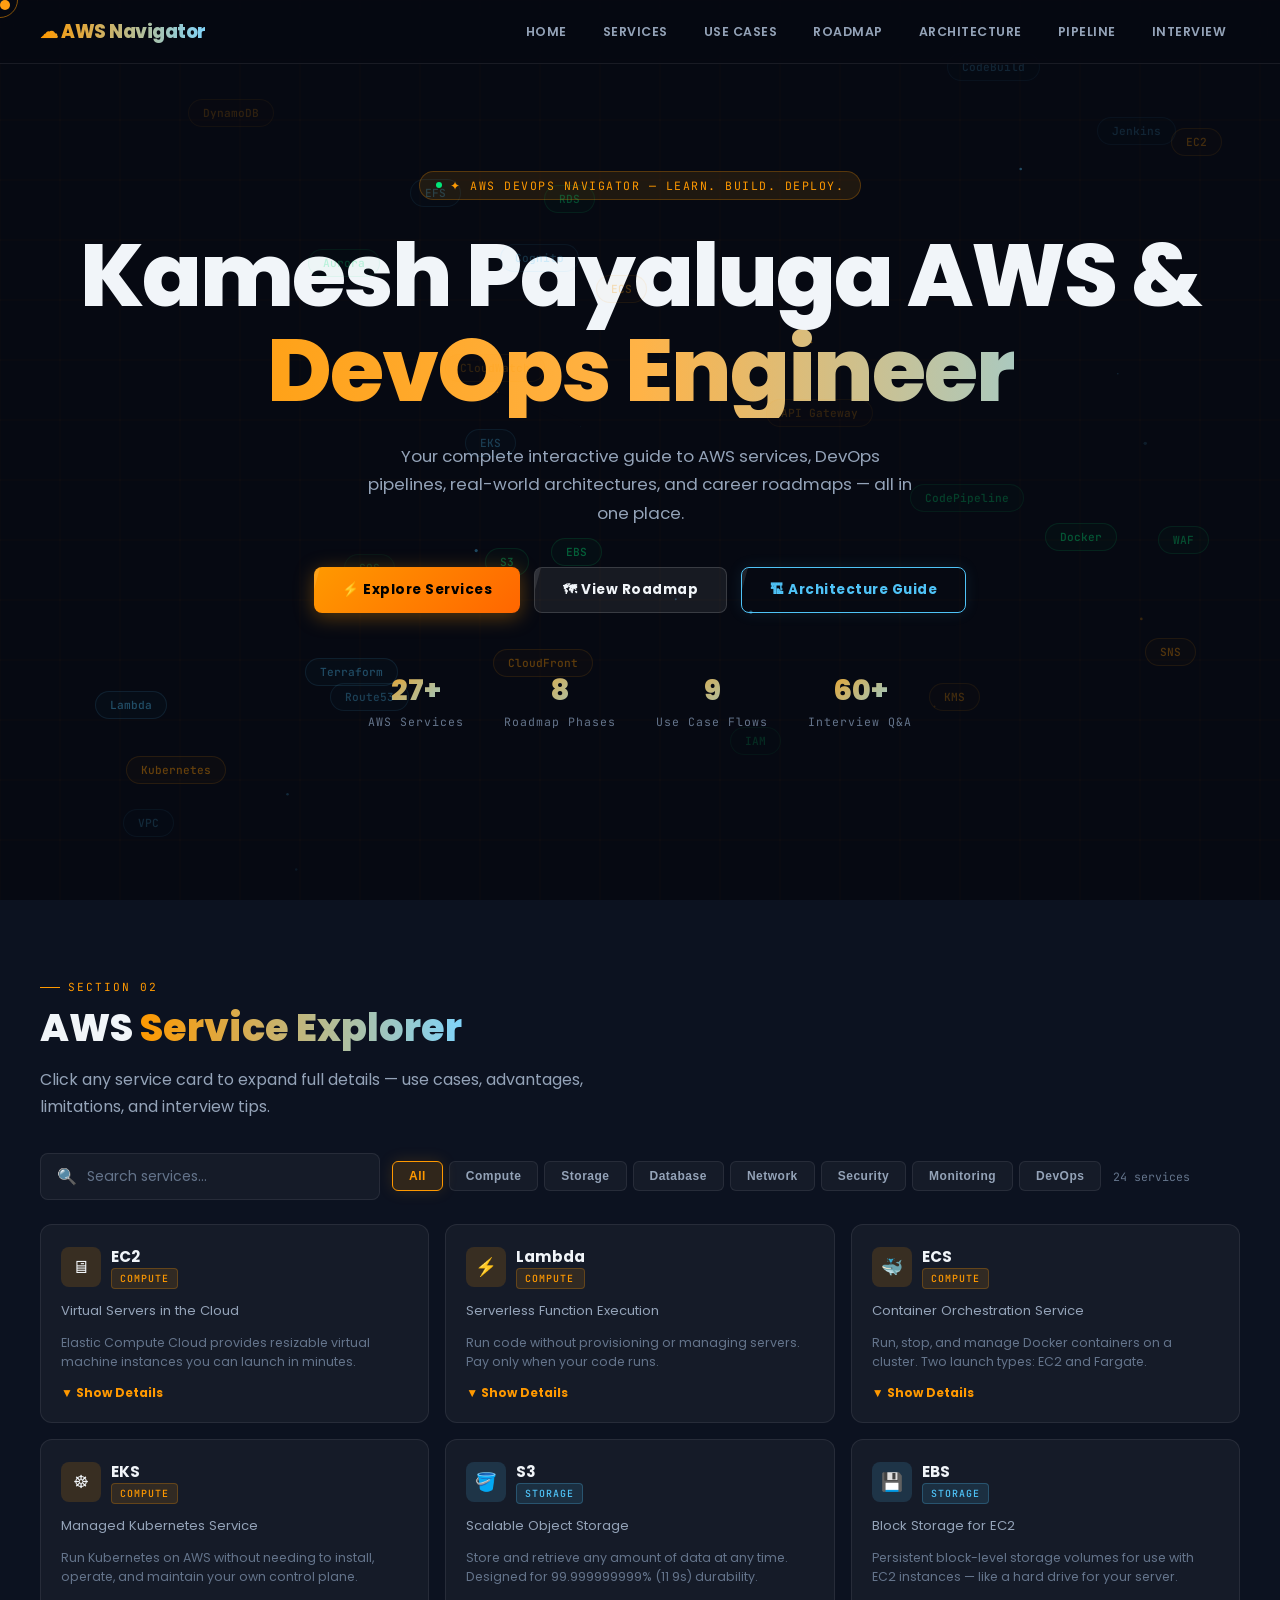
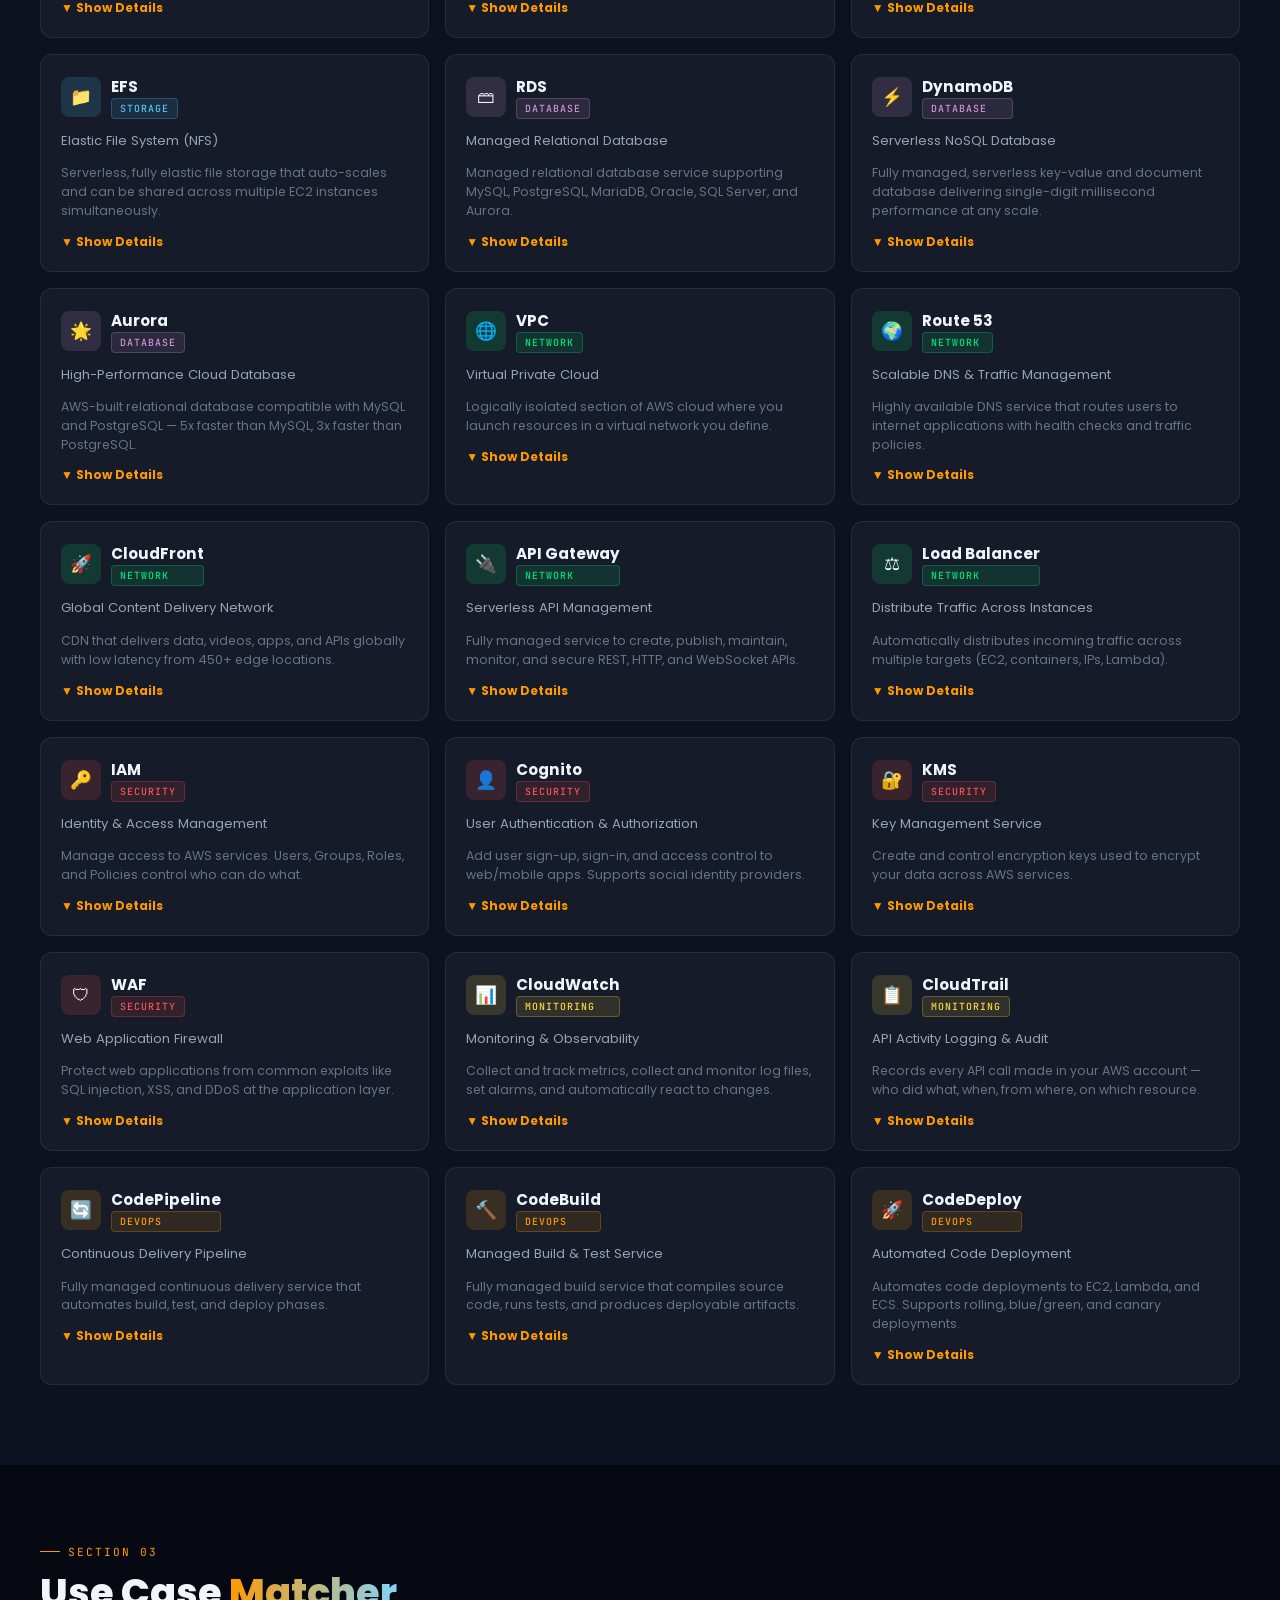
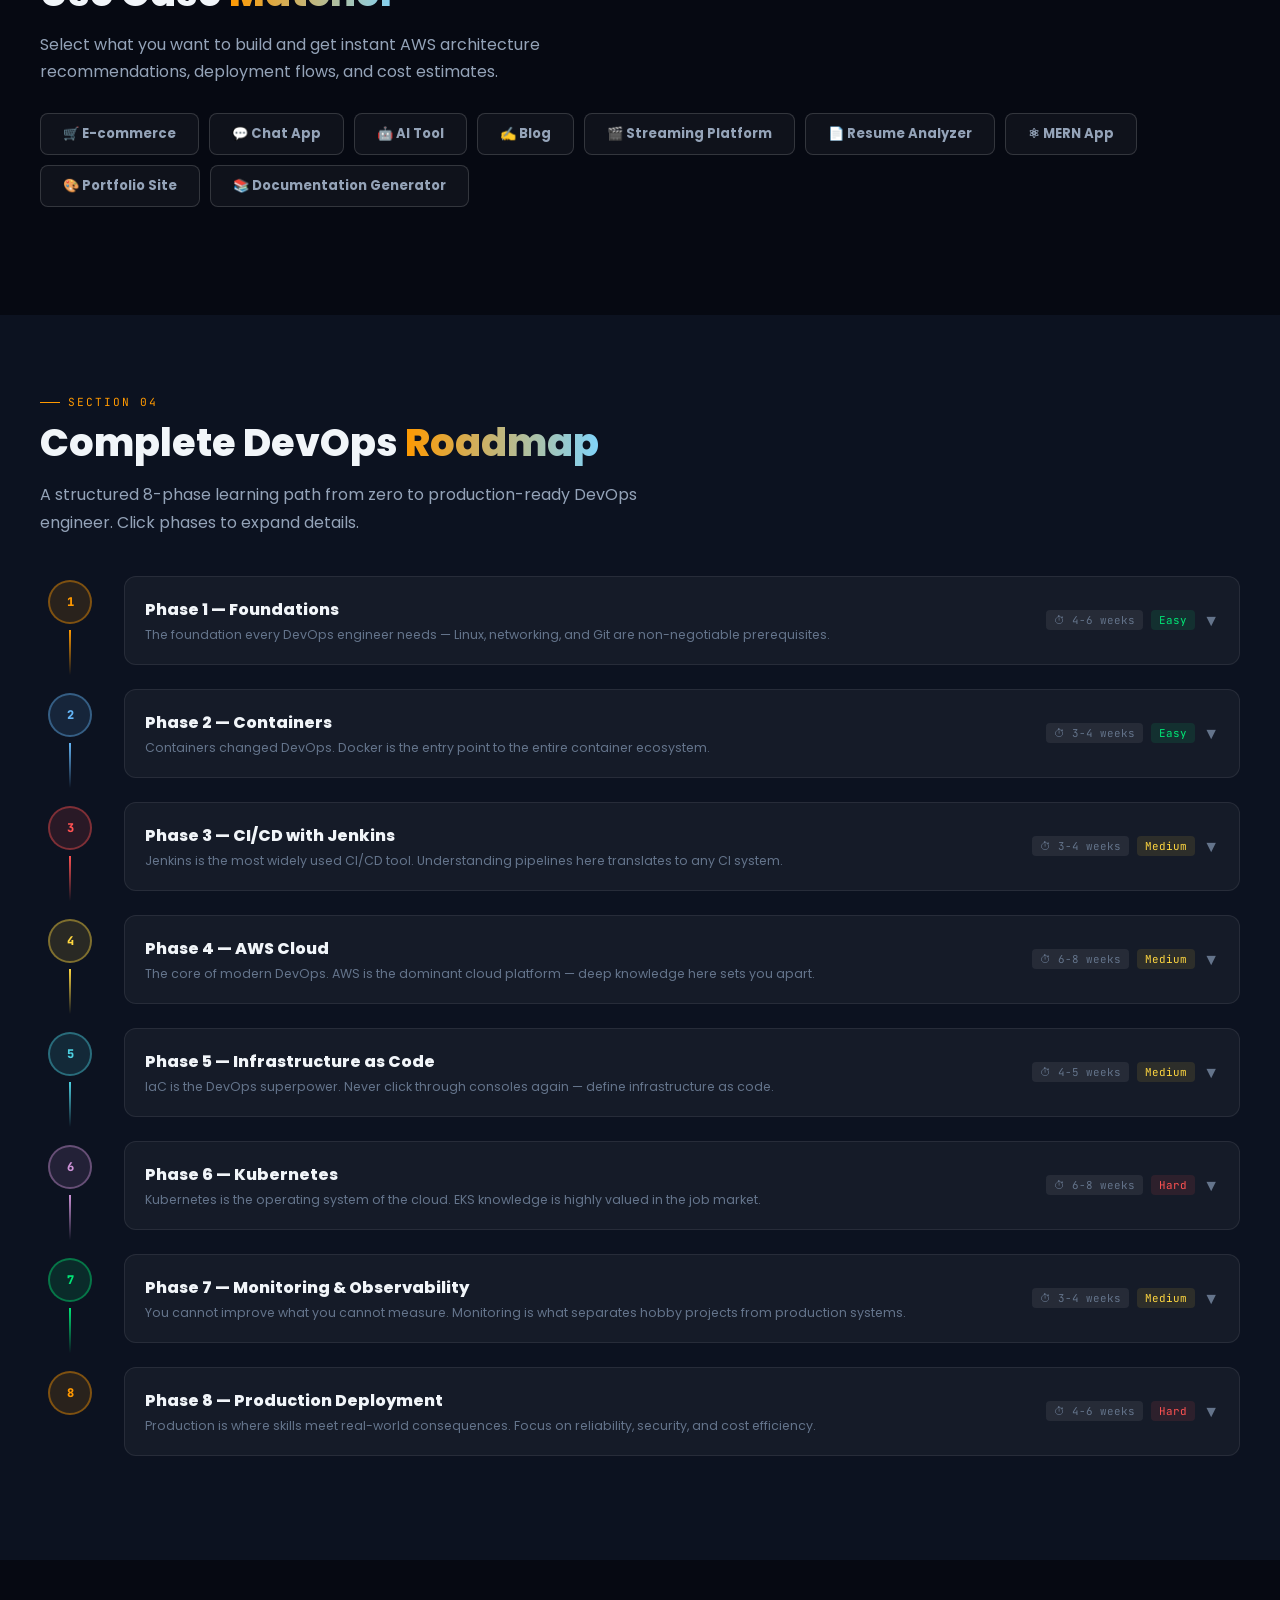
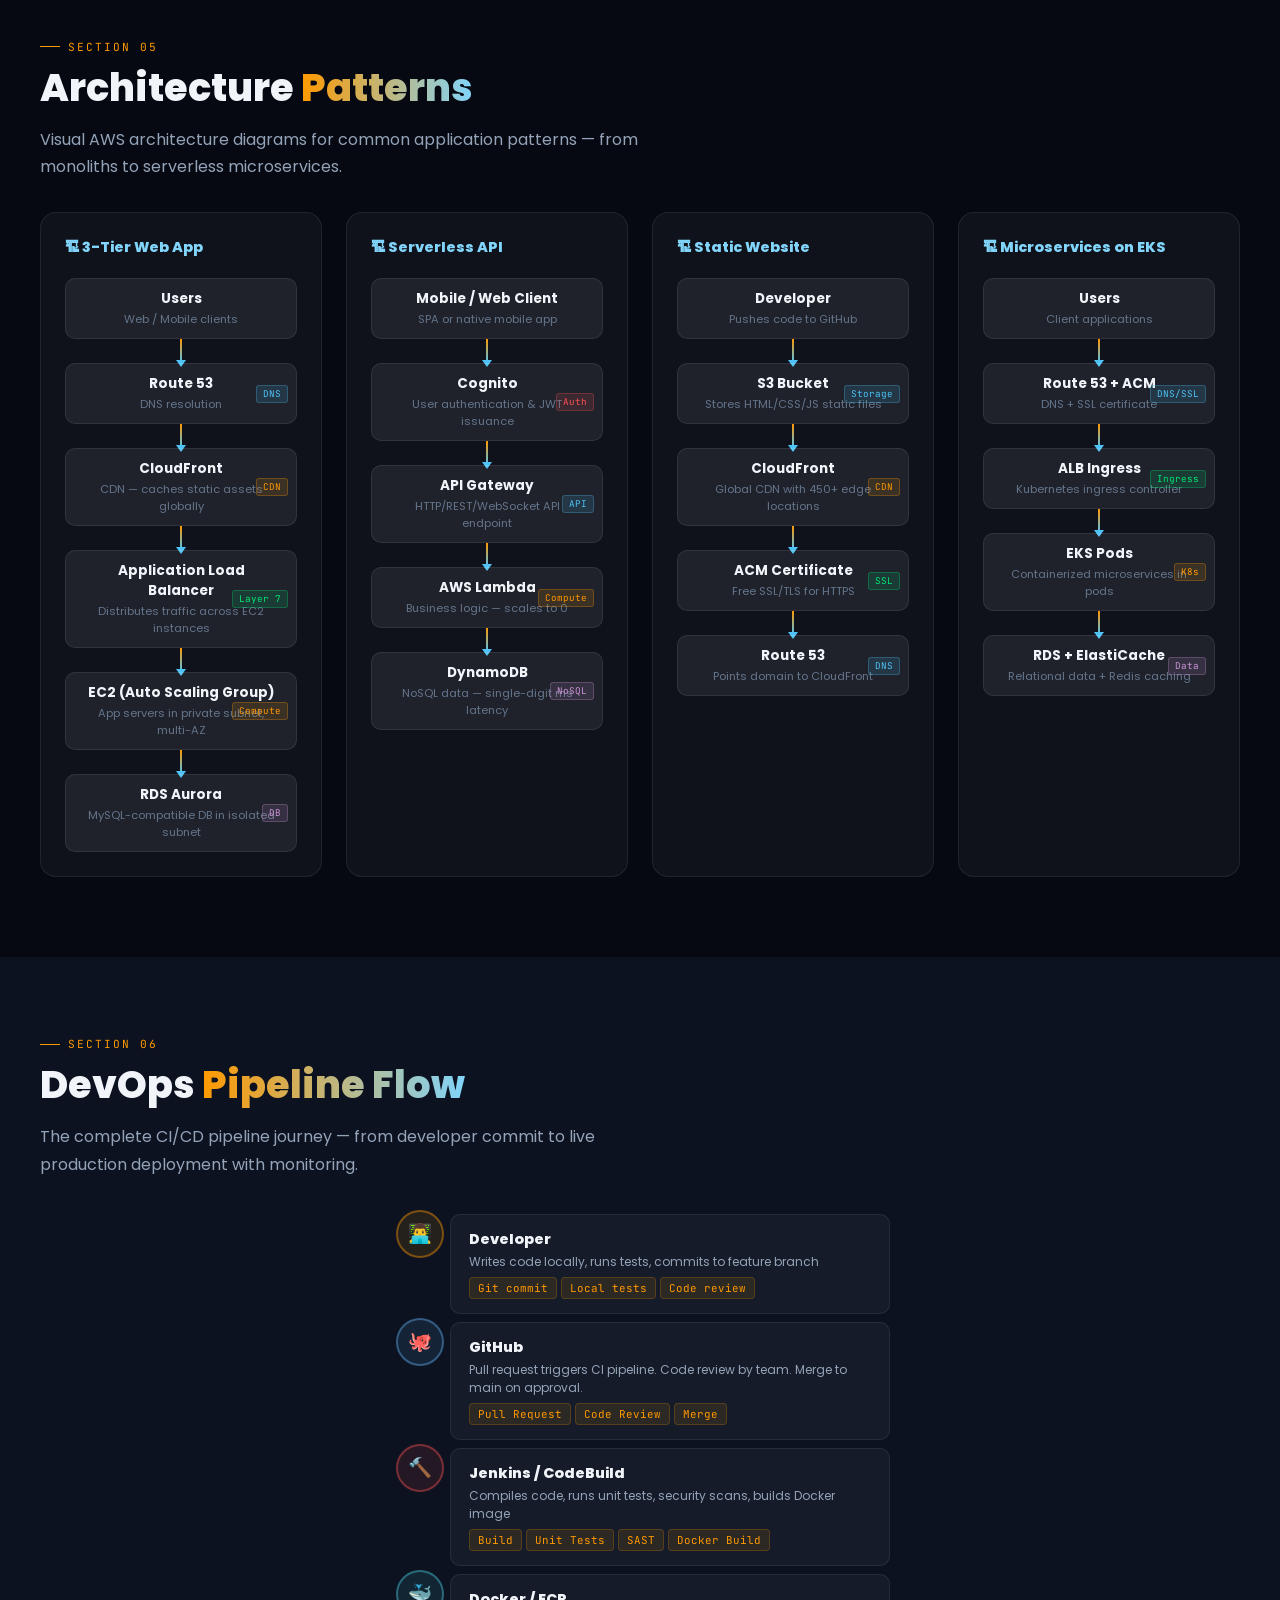
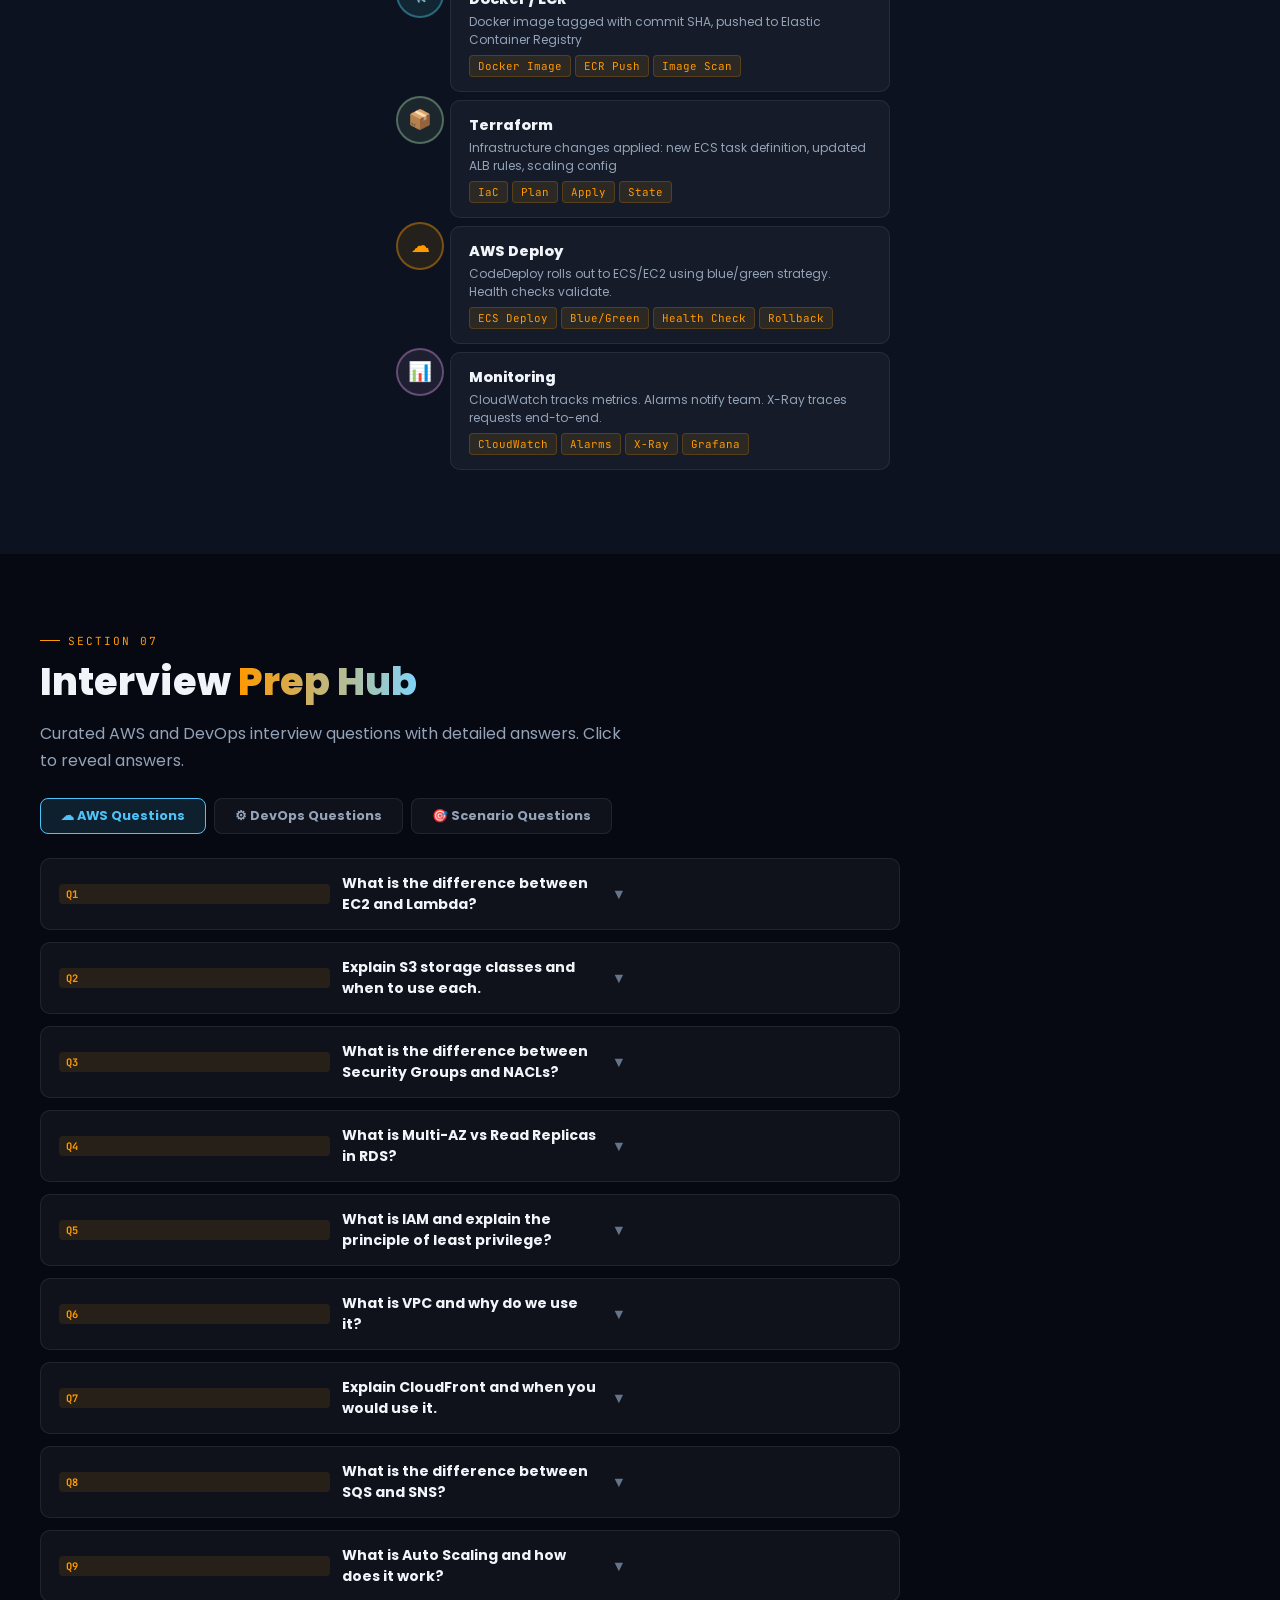
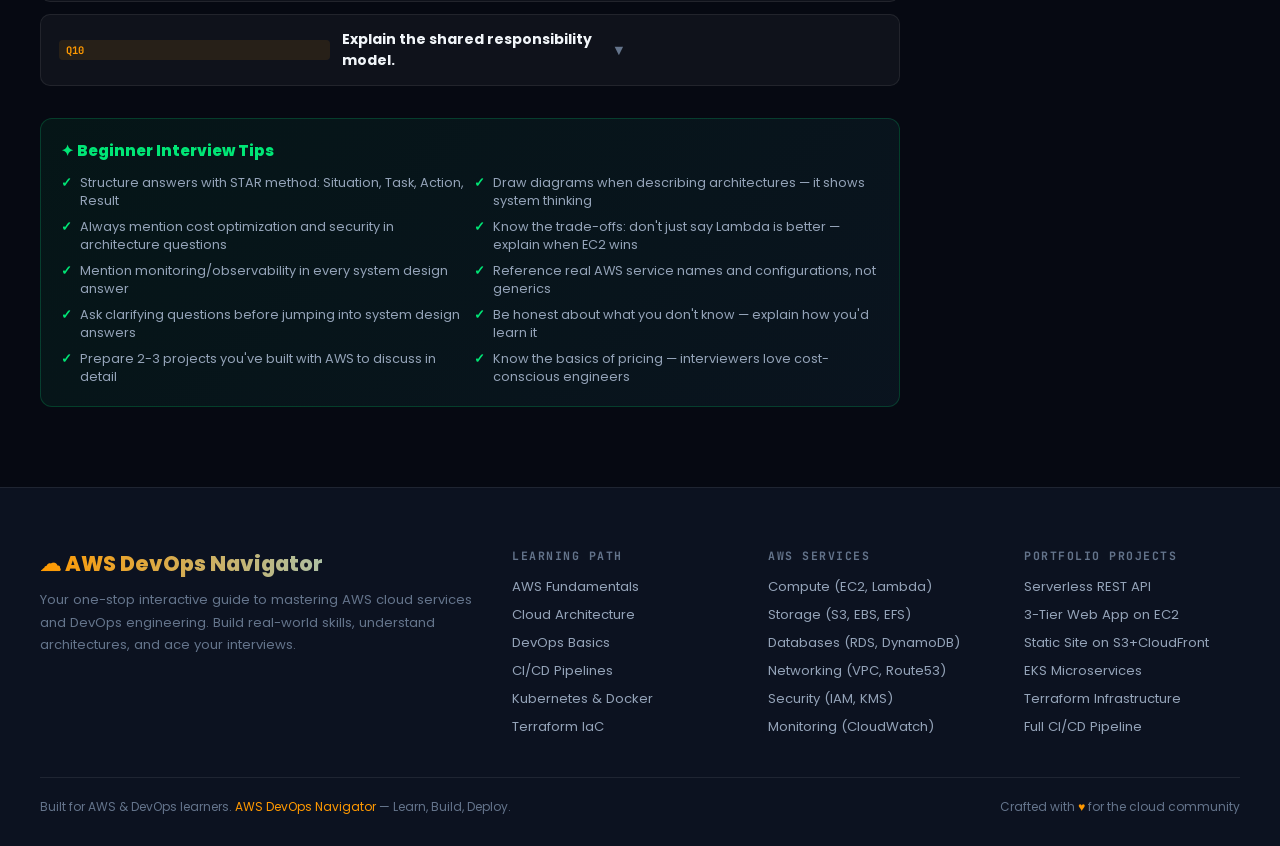
==== app/index.html @ b9a0cc49 "feat: release application version v7" ====
<!-- Based on Build a Modern Landing Page Website by Kevin Powell for Traversy Media (2020)
see: https://www.youtube.com/watch?v=X1dz0xRbSJc -->

<!DOCTYPE html>
<html lang="en">
<head>
<meta charset="UTF-8">
<meta name="viewport" content="width=device-width, initial-scale=1.0">
<title>AWS</title>
<link href="https://fonts.googleapis.com/css2?family=Poppins:wght@300;400;500;600;700;800&family=JetBrains+Mono:wght@300;400;500&display=swap" rel="stylesheet">
<style>
:root {
  --bg: #060912;
  --bg2: #0c1220;
  --bg3: #111827;
  --surface: rgba(255,255,255,0.04);
  --surface2: rgba(255,255,255,0.07);
  --border: rgba(255,255,255,0.08);
  --border2: rgba(255,255,255,0.15);
  --orange: #FF9900;
  --orange2: #ffb347;
  --blue: #4FC3F7;
  --blue2: #81D4FA;
  --green: #00E676;
  --purple: #CE93D8;
  --red: #FF5252;
  --yellow: #FFD740;
  --text: #F1F5F9;
  --text2: #94A3B8;
  --text3: #64748B;
  --glow-orange: 0 0 30px rgba(255,153,0,0.3);
  --glow-blue: 0 0 30px rgba(79,195,247,0.3);
}
*{margin:0;padding:0;box-sizing:border-box}
html{scroll-behavior:smooth}
body{
  background:var(--bg);
  color:var(--text);
  font-family:'Poppins',sans-serif;
  overflow-x:hidden;
  cursor:none;
}
/* Custom cursor */
#cursor{position:fixed;width:10px;height:10px;background:var(--orange);border-radius:50%;pointer-events:none;z-index:9999;transition:transform 0.1s;mix-blend-mode:screen}
#cursor-ring{position:fixed;width:36px;height:36px;border:1.5px solid rgba(255,153,0,0.5);border-radius:50%;pointer-events:none;z-index:9998;transition:transform 0.15s,width 0.2s,height 0.2s}
/* Canvas */
#bg-canvas{position:fixed;top:0;left:0;width:100%;height:100%;z-index:0;pointer-events:none}
/* Scrollbar */
::-webkit-scrollbar{width:4px}
::-webkit-scrollbar-track{background:var(--bg)}
::-webkit-scrollbar-thumb{background:var(--orange);border-radius:2px}
/* Progress */
#progress-bar{position:fixed;top:0;left:0;height:2px;background:linear-gradient(90deg,var(--orange),var(--blue));z-index:1001;transition:width 0.1s}
/* NAV */
nav{
  position:fixed;top:0;left:0;right:0;z-index:1000;
  padding:0 40px;height:64px;
  display:flex;align-items:center;justify-content:space-between;
  background:rgba(6,9,18,0.85);
  backdrop-filter:blur(20px);
  border-bottom:1px solid var(--border);
  transition:all 0.3s;
}
nav.scrolled{background:rgba(6,9,18,0.97);box-shadow:0 4px 30px rgba(0,0,0,0.5)}
.nav-logo{
  font-size:1.15rem;font-weight:800;letter-spacing:-0.5px;
  background:linear-gradient(90deg,var(--orange),var(--blue2));
  -webkit-background-clip:text;-webkit-text-fill-color:transparent;
}
.nav-links{display:flex;gap:8px;align-items:center}
.nav-links a{
  color:var(--text2);font-size:0.78rem;font-weight:600;letter-spacing:0.5px;
  text-decoration:none;padding:6px 14px;border-radius:6px;
  transition:all 0.2s;text-transform:uppercase;
}
.nav-links a:hover{color:var(--orange);background:rgba(255,153,0,0.08)}
.nav-hamburger{display:none;flex-direction:column;gap:5px;cursor:pointer;padding:4px}
.nav-hamburger span{width:22px;height:2px;background:var(--text2);border-radius:2px;transition:all 0.3s}
.mobile-menu{
  display:none;position:fixed;top:64px;left:0;right:0;z-index:999;
  background:var(--bg2);border-bottom:1px solid var(--border);
  padding:16px 24px;flex-direction:column;gap:4px;
}
.mobile-menu a{color:var(--text2);text-decoration:none;padding:10px 0;font-weight:600;font-size:0.85rem;border-bottom:1px solid var(--border)}
.mobile-menu a:hover{color:var(--orange)}
/* Sections */
section{position:relative;z-index:1;padding:80px 40px}
.section-label{
  font-family:'JetBrains Mono',monospace;font-size:0.7rem;
  color:var(--orange);letter-spacing:2px;text-transform:uppercase;
  margin-bottom:12px;display:flex;align-items:center;gap:8px;
}
.section-label::before{content:'';width:20px;height:1px;background:var(--orange)}
.section-title{font-size:2.4rem;font-weight:800;line-height:1.15;margin-bottom:16px}
.section-title span{background:linear-gradient(90deg,var(--orange),var(--blue2));-webkit-background-clip:text;-webkit-text-fill-color:transparent}
.section-desc{color:var(--text2);font-size:1rem;max-width:600px;line-height:1.7}
/* ======= HERO ======= */
#hero{
  min-height:100vh;display:flex;align-items:center;justify-content:center;
  text-align:center;padding:80px 24px;flex-direction:column;
}
.hero-badge{
  display:inline-flex;align-items:center;gap:8px;
  background:rgba(255,153,0,0.1);border:1px solid rgba(255,153,0,0.25);
  padding:6px 16px;border-radius:100px;margin-bottom:28px;
  font-size:0.72rem;font-family:'JetBrains Mono',monospace;color:var(--orange);letter-spacing:1.5px;
}
.hero-badge::before{content:'';width:6px;height:6px;border-radius:50%;background:var(--green);animation:pulse 1.5s infinite}
@keyframes pulse{0%,100%{opacity:1}50%{opacity:0.3}}
.hero-title{
  font-size:clamp(2.6rem,7vw,5.5rem);font-weight:800;line-height:1.08;
  margin-bottom:24px;letter-spacing:-2px;
}
.hero-title .line1{display:block}
.hero-title .line2{
  display:block;
  background:linear-gradient(90deg,var(--orange),var(--orange2),var(--blue2));
  -webkit-background-clip:text;-webkit-text-fill-color:transparent;
}
.hero-sub{
  color:var(--text2);font-size:1.05rem;line-height:1.7;
  max-width:560px;margin:0 auto 40px;
}
.hero-btns{display:flex;gap:14px;justify-content:center;flex-wrap:wrap}
.btn{
  display:inline-flex;align-items:center;gap:8px;
  padding:12px 28px;border-radius:8px;font-weight:700;
  font-size:0.85rem;cursor:pointer;letter-spacing:0.5px;
  text-decoration:none;transition:all 0.25s;border:none;font-family:'Poppins',sans-serif;
  position:relative;overflow:hidden;
}
.btn::before{content:'';position:absolute;top:0;left:-100%;width:100%;height:100%;background:rgba(255,255,255,0.1);transition:left 0.3s;transform:skewX(-15deg)}
.btn:hover::before{left:100%}
.btn-primary{background:linear-gradient(135deg,var(--orange),#ff6600);color:#000;box-shadow:0 4px 20px rgba(255,153,0,0.35)}
.btn-primary:hover{transform:translateY(-2px);box-shadow:0 8px 30px rgba(255,153,0,0.5)}
.btn-secondary{background:var(--surface2);color:var(--text);border:1px solid var(--border2)}
.btn-secondary:hover{background:rgba(255,255,255,0.1);transform:translateY(-2px)}
.btn-outline{background:transparent;color:var(--blue);border:1px solid var(--blue);box-shadow:0 0 15px rgba(79,195,247,0.1)}
.btn-outline:hover{background:rgba(79,195,247,0.1);transform:translateY(-2px)}
.hero-stats{
  display:flex;gap:40px;margin-top:56px;justify-content:center;flex-wrap:wrap;
}
.hero-stat{text-align:center}
.hero-stat .num{font-size:1.8rem;font-weight:800;background:linear-gradient(135deg,var(--orange),var(--blue2));-webkit-background-clip:text;-webkit-text-fill-color:transparent}
.hero-stat .lbl{font-size:0.72rem;color:var(--text3);font-family:'JetBrains Mono',monospace;letter-spacing:1px;margin-top:2px}
/* Floating chips */
.hero-chips{position:absolute;width:100%;height:100%;top:0;left:0;pointer-events:none;overflow:hidden}
.chip{
  position:absolute;padding:6px 14px;border-radius:100px;
  font-size:0.7rem;font-family:'JetBrains Mono',monospace;font-weight:500;
  border:1px solid;animation:float-chip 8s ease-in-out infinite;
  white-space:nowrap;
}
.chip.orange{color:var(--orange);border-color:rgba(255,153,0,0.3);background:rgba(255,153,0,0.07)}
.chip.blue{color:var(--blue);border-color:rgba(79,195,247,0.3);background:rgba(79,195,247,0.07)}
.chip.green{color:var(--green);border-color:rgba(0,230,118,0.3);background:rgba(0,230,118,0.07)}
@keyframes float-chip{0%,100%{transform:translateY(0)}50%{transform:translateY(-12px)}}
/* ======= SERVICE EXPLORER ======= */
#services{background:var(--bg2)}
.services-toolbar{
  display:flex;gap:12px;align-items:center;flex-wrap:wrap;margin:32px 0 24px;
}
.search-box{
  flex:1;min-width:200px;max-width:340px;
  display:flex;align-items:center;gap:10px;
  background:var(--surface);border:1px solid var(--border);
  border-radius:8px;padding:10px 16px;
}
.search-box input{
  background:none;border:none;outline:none;color:var(--text);
  font-family:'Poppins',sans-serif;font-size:0.88rem;flex:1;
}
.search-box input::placeholder{color:var(--text3)}
.filter-tabs{display:flex;gap:6px;flex-wrap:wrap}
.filter-tab{
  padding:7px 16px;border-radius:6px;font-size:0.75rem;font-weight:700;
  cursor:pointer;border:1px solid var(--border);background:var(--surface);
  color:var(--text2);transition:all 0.2s;letter-spacing:0.5px;
}
.filter-tab:hover{border-color:var(--orange);color:var(--orange)}
.filter-tab.active{background:rgba(255,153,0,0.15);border-color:var(--orange);color:var(--orange)}
.services-grid{
  display:grid;grid-template-columns:repeat(auto-fill,minmax(300px,1fr));
  gap:16px;margin-top:8px;
}
.service-card{
  background:var(--surface);border:1px solid var(--border);
  border-radius:12px;padding:20px;cursor:pointer;
  transition:all 0.25s;position:relative;overflow:hidden;
}
.service-card::before{
  content:'';position:absolute;top:0;left:0;right:0;height:2px;
  background:linear-gradient(90deg,var(--orange),var(--blue));
  transform:scaleX(0);transform-origin:left;transition:transform 0.3s;
}
.service-card:hover{border-color:rgba(255,153,0,0.3);transform:translateY(-3px);box-shadow:0 12px 40px rgba(0,0,0,0.4)}
.service-card:hover::before{transform:scaleX(1)}
.service-card-header{display:flex;align-items:flex-start;justify-content:space-between;gap:12px;margin-bottom:12px}
.service-icon{
  width:40px;height:40px;border-radius:8px;display:flex;align-items:center;
  justify-content:center;font-size:1.1rem;flex-shrink:0;
}
.service-name{font-size:0.95rem;font-weight:700}
.service-category-tag{
  font-size:0.62rem;font-family:'JetBrains Mono',monospace;letter-spacing:1px;
  padding:3px 8px;border-radius:4px;font-weight:500;
}
.service-purpose{color:var(--text2);font-size:0.82rem;line-height:1.5;margin-bottom:14px}
.service-expand-btn{
  display:flex;align-items:center;gap:6px;color:var(--orange);
  font-size:0.75rem;font-weight:700;background:none;border:none;
  cursor:pointer;font-family:'Poppins',sans-serif;padding:0;
}
.service-details{
  display:none;margin-top:16px;border-top:1px solid var(--border);padding-top:16px;
}
.service-details.open{display:block;animation:slideDown 0.3s ease}
@keyframes slideDown{from{opacity:0;transform:translateY(-10px)}to{opacity:1;transform:translateY(0)}}
.detail-grid{display:grid;grid-template-columns:1fr 1fr;gap:10px;margin-bottom:14px}
.detail-item{background:var(--surface2);padding:10px 12px;border-radius:8px}
.detail-item .dt{font-size:0.65rem;color:var(--text3);font-family:'JetBrains Mono',monospace;letter-spacing:1px;margin-bottom:4px}
.detail-item .dd{font-size:0.8rem;color:var(--text);line-height:1.5}
.detail-full{background:var(--surface2);padding:10px 12px;border-radius:8px;margin-bottom:10px}
.detail-full .dt{font-size:0.65rem;color:var(--text3);font-family:'JetBrains Mono',monospace;letter-spacing:1px;margin-bottom:4px}
.detail-full .dd{font-size:0.8rem;color:var(--text);line-height:1.5}
.tag-list{display:flex;flex-wrap:wrap;gap:5px;margin-top:5px}
.tag{padding:3px 8px;border-radius:4px;font-size:0.68rem;font-family:'JetBrains Mono',monospace}
.tag.orange{background:rgba(255,153,0,0.1);color:var(--orange);border:1px solid rgba(255,153,0,0.2)}
.tag.blue{background:rgba(79,195,247,0.1);color:var(--blue);border:1px solid rgba(79,195,247,0.2)}
.tag.red{background:rgba(255,82,82,0.1);color:var(--red);border:1px solid rgba(255,82,82,0.2)}
.tag.green{background:rgba(0,230,118,0.1);color:var(--green);border:1px solid rgba(0,230,118,0.2)}
.interview-tip{
  margin-top:12px;background:linear-gradient(135deg,rgba(255,153,0,0.08),rgba(79,195,247,0.08));
  border:1px solid rgba(255,153,0,0.2);border-radius:8px;padding:12px;
}
.interview-tip .tip-label{font-size:0.65rem;color:var(--orange);font-family:'JetBrains Mono',monospace;letter-spacing:1px;margin-bottom:5px}
.interview-tip p{font-size:0.8rem;color:var(--text2);line-height:1.5}
/* ======= USE CASE MATCHER ======= */
#usecase{background:var(--bg)}
.usecase-btns{display:flex;flex-wrap:wrap;gap:10px;margin:28px 0}
.uc-btn{
  padding:10px 22px;border-radius:8px;font-weight:700;font-size:0.82rem;
  cursor:pointer;border:1px solid var(--border2);background:var(--surface);
  color:var(--text2);transition:all 0.25s;font-family:'Poppins',sans-serif;
}
.uc-btn:hover,.uc-btn.active{
  background:rgba(255,153,0,0.12);border-color:var(--orange);
  color:var(--orange);transform:translateY(-2px);
}
.usecase-result{
  display:none;background:var(--surface);border:1px solid rgba(255,153,0,0.2);
  border-radius:16px;padding:28px;margin-top:8px;
  animation:fadeIn 0.4s ease;
}
.usecase-result.show{display:block}
@keyframes fadeIn{from{opacity:0;transform:translateY(10px)}to{opacity:1;transform:translateY(0)}}
.uc-title{font-size:1.2rem;font-weight:800;margin-bottom:20px;display:flex;align-items:center;gap:10px}
.uc-grid{display:grid;grid-template-columns:repeat(auto-fill,minmax(240px,1fr));gap:14px}
.uc-item{background:var(--surface2);border-radius:10px;padding:16px;border:1px solid var(--border)}
.uc-item h4{font-size:0.85rem;font-weight:700;margin-bottom:6px;color:var(--orange)}
.uc-item p{font-size:0.78rem;color:var(--text2);line-height:1.6}
.uc-flow{
  margin-top:20px;padding:16px;background:var(--surface2);border-radius:10px;
  border:1px solid var(--border);
}
.uc-flow h4{font-size:0.82rem;color:var(--blue);margin-bottom:12px;font-family:'JetBrains Mono',monospace;letter-spacing:1px}
.uc-flow-steps{display:flex;flex-wrap:wrap;align-items:center;gap:6px}
.uc-step{
  padding:5px 12px;border-radius:6px;font-size:0.72rem;font-weight:700;
  font-family:'JetBrains Mono',monospace;
  background:rgba(79,195,247,0.1);color:var(--blue);border:1px solid rgba(79,195,247,0.2);
}
.uc-arrow{color:var(--text3);font-size:0.9rem}
.uc-meta{display:flex;flex-wrap:wrap;gap:8px;margin-top:12px}
.uc-badge{padding:4px 12px;border-radius:100px;font-size:0.7rem;font-weight:700;font-family:'JetBrains Mono',monospace}
.uc-badge.cost-low{background:rgba(0,230,118,0.1);color:var(--green);border:1px solid rgba(0,230,118,0.2)}
.uc-badge.cost-med{background:rgba(255,215,64,0.1);color:var(--yellow);border:1px solid rgba(255,215,64,0.2)}
.uc-badge.cost-high{background:rgba(255,82,82,0.1);color:var(--red);border:1px solid rgba(255,82,82,0.2)}
/* ======= ROADMAP ======= */
#roadmap{background:var(--bg2)}
.roadmap-timeline{position:relative;margin-top:40px;padding-left:0}
.roadmap-phase{
  display:grid;grid-template-columns:60px 1fr;gap:0 24px;
  margin-bottom:8px;
}
.phase-spine{display:flex;flex-direction:column;align-items:center;padding-top:4px}
.phase-dot{
  width:44px;height:44px;border-radius:50%;display:flex;align-items:center;
  justify-content:center;font-size:0.75rem;font-weight:800;
  border:2px solid;flex-shrink:0;transition:all 0.3s;
  font-family:'JetBrains Mono',monospace;
}
.phase-line{width:2px;flex:1;min-height:30px;margin:6px 0}
.phase-content{
  background:var(--surface);border:1px solid var(--border);
  border-radius:12px;padding:20px;margin-bottom:16px;
  cursor:pointer;transition:all 0.25s;
}
.phase-content:hover{transform:translateX(4px);border-color:rgba(255,153,0,0.25)}
.phase-header{display:flex;align-items:center;justify-content:space-between;gap:12px}
.phase-name{font-size:1rem;font-weight:800}
.phase-meta{display:flex;gap:8px;align-items:center;flex-wrap:wrap}
.phase-duration{font-size:0.68rem;font-family:'JetBrains Mono',monospace;color:var(--text3);
  background:var(--surface2);padding:3px 8px;border-radius:4px}
.phase-diff{font-size:0.68rem;font-family:'JetBrains Mono',monospace;padding:3px 8px;border-radius:4px}
.phase-diff.easy{color:var(--green);background:rgba(0,230,118,0.1)}
.phase-diff.medium{color:var(--yellow);background:rgba(255,215,64,0.1)}
.phase-diff.hard{color:var(--red);background:rgba(255,82,82,0.1)}
.phase-toggle{color:var(--text3);font-size:1rem;transition:transform 0.3s}
.phase-toggle.open{transform:rotate(180deg)}
.phase-body{
  display:none;margin-top:16px;border-top:1px solid var(--border);
  padding-top:16px;grid-template-columns:1fr 1fr 1fr;gap:12px;
}
.phase-body.open{display:grid;animation:slideDown 0.3s ease}
.phase-section{background:var(--surface2);padding:12px;border-radius:8px}
.phase-section h4{font-size:0.68rem;color:var(--orange);font-family:'JetBrains Mono',monospace;letter-spacing:1px;margin-bottom:8px}
.phase-section ul{list-style:none;display:flex;flex-direction:column;gap:4px}
.phase-section ul li{font-size:0.78rem;color:var(--text2);display:flex;align-items:center;gap:6px;line-height:1.4}
.phase-section ul li::before{content:'▸';color:var(--orange);font-size:0.6rem;flex-shrink:0}
/* ======= ARCHITECTURE ======= */
#architecture{background:var(--bg)}
.arch-grid{display:grid;grid-template-columns:repeat(auto-fill,minmax(280px,1fr));gap:24px;margin-top:32px}
.arch-card{
  background:var(--surface);border:1px solid var(--border);
  border-radius:16px;padding:24px;transition:all 0.3s;
}
.arch-card:hover{border-color:rgba(79,195,247,0.3);box-shadow:0 16px 50px rgba(0,0,0,0.4)}
.arch-title{font-size:0.9rem;font-weight:800;margin-bottom:20px;color:var(--blue2)}
.arch-flow{display:flex;flex-direction:column;align-items:center;gap:0}
.arch-node{
  background:var(--surface2);border-radius:10px;padding:10px 20px;
  text-align:center;width:100%;border:1px solid var(--border);
  position:relative;transition:all 0.2s;
}
.arch-node:hover{border-color:var(--orange);background:rgba(255,153,0,0.05)}
.arch-node .node-name{font-size:0.85rem;font-weight:700;color:var(--text)}
.arch-node .node-desc{font-size:0.7rem;color:var(--text3);margin-top:2px}
.arch-node .node-badge{
  position:absolute;right:8px;top:50%;transform:translateY(-50%);
  font-size:0.58rem;padding:2px 6px;border-radius:3px;font-family:'JetBrains Mono',monospace;
}
.arch-arrow{
  width:2px;height:24px;background:linear-gradient(to bottom,var(--orange),var(--blue));
  position:relative;margin:0 auto;
}
.arch-arrow::after{
  content:'';position:absolute;bottom:-4px;left:50%;transform:translateX(-50%);
  width:0;height:0;border-left:5px solid transparent;
  border-right:5px solid transparent;border-top:7px solid var(--blue);
}
/* ======= PIPELINE ======= */
#pipeline{background:var(--bg2)}
.pipeline-container{margin-top:32px;position:relative}
.pipeline-track{
  display:flex;flex-direction:column;gap:0;
  max-width:500px;margin:0 auto;
}
.pipeline-stage{
  display:flex;align-items:stretch;position:relative;
}
.stage-connector{
  display:flex;flex-direction:column;align-items:center;
  width:60px;flex-shrink:0;
}
.stage-dot{
  width:48px;height:48px;border-radius:50%;border:2px solid;
  display:flex;align-items:center;justify-content:center;
  font-size:1.2rem;flex-shrink:0;animation:stagePulse 3s ease infinite;
  transition:all 0.3s;cursor:pointer;
}
@keyframes stagePulse{0%,100%{box-shadow:0 0 0 0 rgba(255,153,0,0.3)}50%{box-shadow:0 0 0 8px rgba(255,153,0,0)}}
.stage-line-v{width:2px;flex:1;min-height:20px}
.stage-info{
  background:var(--surface);border:1px solid var(--border);
  border-radius:10px;padding:14px 18px;margin:4px 0;flex:1;
  transition:all 0.3s;cursor:pointer;
}
.stage-info:hover{border-color:rgba(255,153,0,0.3);transform:translateX(4px)}
.stage-name{font-size:0.9rem;font-weight:800;margin-bottom:3px}
.stage-desc{font-size:0.75rem;color:var(--text2);line-height:1.5}
.stage-tags{display:flex;flex-wrap:wrap;gap:4px;margin-top:6px}
/* ======= INTERVIEW ======= */
#interview{background:var(--bg)}
.interview-tabs{display:flex;gap:8px;margin:24px 0;flex-wrap:wrap}
.itab{
  padding:8px 20px;border-radius:8px;font-weight:700;font-size:0.8rem;
  cursor:pointer;border:1px solid var(--border);background:var(--surface);
  color:var(--text2);transition:all 0.2s;font-family:'Poppins',sans-serif;
}
.itab.active{background:rgba(79,195,247,0.12);border-color:var(--blue);color:var(--blue)}
.interview-panel{display:none}
.interview-panel.active{display:block;animation:fadeIn 0.3s ease}
.qa-list{display:flex;flex-direction:column;gap:12px;max-width:860px}
.qa-item{
  background:var(--surface);border:1px solid var(--border);
  border-radius:10px;overflow:hidden;
}
.qa-q{
  padding:14px 18px;font-size:0.88rem;font-weight:700;cursor:pointer;
  display:flex;align-items:center;justify-content:space-between;
  transition:background 0.2s;
}
.qa-q:hover{background:var(--surface2)}
.qa-q span{flex:1;padding-right:12px}
.qa-q .q-num{
  font-size:0.65rem;font-family:'JetBrains Mono',monospace;color:var(--orange);
  background:rgba(255,153,0,0.1);padding:3px 7px;border-radius:4px;margin-right:12px;flex-shrink:0;
}
.qa-q .q-toggle{color:var(--text3);transition:transform 0.3s;font-size:0.9rem;flex-shrink:0}
.qa-q.open .q-toggle{transform:rotate(180deg)}
.qa-a{
  display:none;padding:0 18px 14px;font-size:0.8rem;color:var(--text2);
  line-height:1.7;border-top:1px solid var(--border);padding-top:12px;
}
.qa-a.open{display:block;animation:slideDown 0.3s ease}
.tip-box{
  margin-top:28px;background:linear-gradient(135deg,rgba(0,230,118,0.06),rgba(79,195,247,0.06));
  border:1px solid rgba(0,230,118,0.2);border-radius:12px;padding:20px;max-width:860px;
}
.tip-box h3{font-size:0.95rem;font-weight:800;color:var(--green);margin-bottom:12px}
.tip-box ul{list-style:none;display:grid;grid-template-columns:1fr 1fr;gap:8px}
.tip-box ul li{
  font-size:0.8rem;color:var(--text2);display:flex;align-items:flex-start;gap:8px;
}
.tip-box ul li::before{content:'✓';color:var(--green);font-weight:700;flex-shrink:0}
/* ======= FOOTER ======= */
footer{
  background:var(--bg2);border-top:1px solid var(--border);
  padding:60px 40px 30px;
}
.footer-grid{
  display:grid;grid-template-columns:2fr 1fr 1fr 1fr;gap:40px;
  max-width:1200px;margin:0 auto 40px;
}
.footer-brand .name{font-size:1.3rem;font-weight:800;background:linear-gradient(90deg,var(--orange),var(--blue2));-webkit-background-clip:text;-webkit-text-fill-color:transparent;margin-bottom:10px}
.footer-brand p{font-size:0.82rem;color:var(--text3);line-height:1.7}
.footer-col h4{font-size:0.72rem;color:var(--text3);font-family:'JetBrains Mono',monospace;letter-spacing:1.5px;margin-bottom:14px}
.footer-col ul{list-style:none;display:flex;flex-direction:column;gap:8px}
.footer-col ul li{font-size:0.82rem;color:var(--text2);cursor:pointer;transition:color 0.2s}
.footer-col ul li:hover{color:var(--orange)}
.footer-bottom{
  border-top:1px solid var(--border);padding-top:20px;
  display:flex;align-items:center;justify-content:space-between;
  flex-wrap:wrap;gap:12px;max-width:1200px;margin:0 auto;
}
.footer-bottom p{font-size:0.75rem;color:var(--text3)}
.footer-bottom span{color:var(--orange)}
/* Responsive */
@media(max-width:900px){
  .footer-grid{grid-template-columns:1fr 1fr}
  .phase-body{grid-template-columns:1fr 1fr}
}
@media(max-width:640px){
  section{padding:60px 20px}
  nav{padding:0 20px}
  .nav-links{display:none}
  .nav-hamburger{display:flex}
  .hero-title{letter-spacing:-1px}
  .footer-grid{grid-template-columns:1fr}
  .detail-grid{grid-template-columns:1fr}
  .phase-body{grid-template-columns:1fr}
  .tip-box ul{grid-template-columns:1fr}
  .roadmap-phase{grid-template-columns:48px 1fr}
  .pipeline-track{max-width:100%}
  #cursor,#cursor-ring{display:none}
  body{cursor:auto}
}
@media(max-width:480px){
  .section-title{font-size:1.8rem}
  .services-grid{grid-template-columns:1fr}
  .arch-grid{grid-template-columns:1fr}
  .uc-grid{grid-template-columns:1fr}
  .hero-stats{gap:24px}
}
/* Category colors */
.cat-compute{--cat-color:#FF9900}
.cat-storage{--cat-color:#4FC3F7}
.cat-database{--cat-color:#CE93D8}
.cat-network{--cat-color:#00E676}
.cat-security{--cat-color:#FF5252}
.cat-monitoring{--cat-color:#FFD740}
.cat-devops{--cat-color:#FF9800}
.service-icon{background:color-mix(in srgb, var(--cat-color) 15%, transparent)}
.service-category-tag{color:var(--cat-color);background:color-mix(in srgb, var(--cat-color) 12%, transparent);border:1px solid color-mix(in srgb, var(--cat-color) 25%, transparent)}
.service-card:hover{border-color:color-mix(in srgb, var(--cat-color) 30%, transparent)}
/* Glow on active */
.uc-btn.active,.filter-tab.active{box-shadow:0 0 15px rgba(255,153,0,0.15)}
/* Misc helpers */
.max-w{max-width:1200px;margin-left:auto;margin-right:auto}
.show-count{font-size:0.72rem;color:var(--text3);font-family:'JetBrains Mono',monospace;align-self:center}
.no-results{text-align:center;padding:40px;color:var(--text3);font-family:'JetBrains Mono',monospace;font-size:0.85rem;display:none}
/* pipeline colors by stage */
.s0{--sc:#FF9900} .s1{--sc:#64B5F6} .s2{--sc:#FF5252} .s3{--sc:#4DD0E1} .s4{--sc:#A5D6A7} .s5{--sc:#FF9900} .s6{--sc:#CE93D8}
.stage-dot{color:var(--sc);border-color:color-mix(in srgb,var(--sc) 40%,transparent);background:color-mix(in srgb,var(--sc) 10%,transparent)}
.stage-dot:hover{background:color-mix(in srgb,var(--sc) 20%,transparent);box-shadow:0 0 20px color-mix(in srgb,var(--sc) 40%,transparent)}
.stage-line-v{background:linear-gradient(to bottom,var(--sc),var(--sc2,var(--sc)))}
/* phase colors */
.ph0{--pc:#FF9900} .ph1{--pc:#64B5F6} .ph2{--pc:#FF5252} .ph3{--pc:#FFD740} .ph4{--pc:#4DD0E1} .ph5{--pc:#CE93D8} .ph6{--pc:#00E676} .ph7{--pc:#FF9800}
.phase-dot{color:var(--pc);border-color:color-mix(in srgb,var(--pc) 40%,transparent);background:color-mix(in srgb,var(--pc) 12%,transparent)}
.phase-line{background:linear-gradient(to bottom,var(--pc),transparent)}
</style>
</head>
<body>

<!-- Background canvas -->
<canvas id="bg-canvas"></canvas>
<!-- Cursor -->
<div id="cursor"></div>
<div id="cursor-ring"></div>
<!-- Progress bar -->
<div id="progress-bar"></div>

<!-- ===== NAV ===== -->
<nav id="navbar">
  <div class="nav-logo">☁ AWS Navigator</div>
  <div class="nav-links">
    <a href="#hero">Home</a>
    <a href="#services">Services</a>
    <a href="#usecase">Use Cases</a>
    <a href="#roadmap">Roadmap</a>
    <a href="#architecture">Architecture</a>
    <a href="#pipeline">Pipeline</a>
    <a href="#interview">Interview</a>
  </div>
  <div class="nav-hamburger" id="hamburger" onclick="toggleMenu()">
    <span></span><span></span><span></span>
  </div>
</nav>
<div class="mobile-menu" id="mobileMenu">
  <a href="#hero" onclick="toggleMenu()">Home</a>
  <a href="#services" onclick="toggleMenu()">Services</a>
  <a href="#usecase" onclick="toggleMenu()">Use Cases</a>
  <a href="#roadmap" onclick="toggleMenu()">Roadmap</a>
  <a href="#architecture" onclick="toggleMenu()">Architecture</a>
  <a href="#pipeline" onclick="toggleMenu()">Pipeline</a>
  <a href="#interview" onclick="toggleMenu()">Interview</a>
</div>

<!-- ===== HERO ===== -->
<section id="hero">
  <div class="hero-chips" id="heroChips"></div>
  <div class="hero-badge">✦ AWS DEVOPS NAVIGATOR — LEARN. BUILD. DEPLOY.</div>
  <h1 class="hero-title">
    <span class="line1">Kamesh Payaluga AWS &</span> 
    <span class="line2">DevOps Engineer</span>
  </h1>
  <p class="hero-sub">Your complete interactive guide to AWS services, DevOps pipelines, real-world architectures, and career roadmaps — all in one place.</p>
  <div class="hero-btns">
    <a href="#services" class="btn btn-primary">⚡ Explore Services</a>
    <a href="#roadmap" class="btn btn-secondary">🗺 View Roadmap</a>
    <a href="#architecture" class="btn btn-outline">🏗 Architecture Guide</a>
  </div>
  <div class="hero-stats">
    <div class="hero-stat"><div class="num">27+</div><div class="lbl">AWS Services</div></div>
    <div class="hero-stat"><div class="num">8</div><div class="lbl">Roadmap Phases</div></div>
    <div class="hero-stat"><div class="num">9</div><div class="lbl">Use Case Flows</div></div>
    <div class="hero-stat"><div class="num">60+</div><div class="lbl">Interview Q&A</div></div>
  </div>
</section>

<!-- ===== SERVICES ===== -->
<section id="services">
  <div class="max-w">
    <div class="section-label">SECTION 02</div>
    <h2 class="section-title">AWS <span>Service Explorer</span></h2>
    <p class="section-desc">Click any service card to expand full details — use cases, advantages, limitations, and interview tips.</p>
    <div class="services-toolbar">
      <div class="search-box">
        <span>🔍</span>
        <input type="text" id="serviceSearch" placeholder="Search services..." oninput="filterServices()">
      </div>
      <div class="filter-tabs" id="filterTabs">
        <button class="filter-tab active" onclick="setFilter('all',this)">All</button>
        <button class="filter-tab" onclick="setFilter('compute',this)">Compute</button>
        <button class="filter-tab" onclick="setFilter('storage',this)">Storage</button>
        <button class="filter-tab" onclick="setFilter('database',this)">Database</button>
        <button class="filter-tab" onclick="setFilter('network',this)">Network</button>
        <button class="filter-tab" onclick="setFilter('security',this)">Security</button>
        <button class="filter-tab" onclick="setFilter('monitoring',this)">Monitoring</button>
        <button class="filter-tab" onclick="setFilter('devops',this)">DevOps</button>
      </div>
      <span class="show-count" id="showCount"></span>
    </div>
    <div class="services-grid" id="servicesGrid"></div>
    <div class="no-results" id="noResults">No services found matching your search.</div>
  </div>
</section>

<!-- ===== USE CASE ===== -->
<section id="usecase">
  <div class="max-w">
    <div class="section-label">SECTION 03</div>
    <h2 class="section-title">Use Case <span>Matcher</span></h2>
    <p class="section-desc">Select what you want to build and get instant AWS architecture recommendations, deployment flows, and cost estimates.</p>
    <div class="usecase-btns" id="ucBtns"></div>
    <div class="usecase-result" id="ucResult"></div>
  </div>
</section>

<!-- ===== ROADMAP ===== -->
<section id="roadmap">
  <div class="max-w">
    <div class="section-label">SECTION 04</div>
    <h2 class="section-title">Complete DevOps <span>Roadmap</span></h2>
    <p class="section-desc">A structured 8-phase learning path from zero to production-ready DevOps engineer. Click phases to expand details.</p>
    <div class="roadmap-timeline" id="roadmapTimeline"></div>
  </div>
</section>

<!-- ===== ARCHITECTURE ===== -->
<section id="architecture">
  <div class="max-w">
    <div class="section-label">SECTION 05</div>
    <h2 class="section-title">Architecture <span>Patterns</span></h2>
    <p class="section-desc">Visual AWS architecture diagrams for common application patterns — from monoliths to serverless microservices.</p>
    <div class="arch-grid" id="archGrid"></div>
  </div>
</section>

<!-- ===== PIPELINE ===== -->
<section id="pipeline">
  <div class="max-w">
    <div class="section-label">SECTION 06</div>
    <h2 class="section-title">DevOps <span>Pipeline Flow</span></h2>
    <p class="section-desc">The complete CI/CD pipeline journey — from developer commit to live production deployment with monitoring.</p>
    <div class="pipeline-container">
      <div class="pipeline-track" id="pipelineTrack"></div>
    </div>
  </div>
</section>

<!-- ===== INTERVIEW ===== -->
<section id="interview">
  <div class="max-w">
    <div class="section-label">SECTION 07</div>
    <h2 class="section-title">Interview <span>Prep Hub</span></h2>
    <p class="section-desc">Curated AWS and DevOps interview questions with detailed answers. Click to reveal answers.</p>
    <div class="interview-tabs">
      <button class="itab active" onclick="switchTab('aws',this)">☁ AWS Questions</button>
      <button class="itab" onclick="switchTab('devops',this)">⚙ DevOps Questions</button>
      <button class="itab" onclick="switchTab('scenario',this)">🎯 Scenario Questions</button>
    </div>
    <div id="qaContainer"></div>
    <div class="tip-box" style="margin-top:32px">
      <h3>✦ Beginner Interview Tips</h3>
      <ul id="interviewTips"></ul>
    </div>
  </div>
</section>

<!-- ===== FOOTER ===== -->
<footer>
  <div class="footer-grid">
    <div class="footer-brand">
      <div class="name">☁ AWS DevOps Navigator</div>
      <p>Your one-stop interactive guide to mastering AWS cloud services and DevOps engineering. Build real-world skills, understand architectures, and ace your interviews.</p>
    </div>
    <div class="footer-col">
      <h4>LEARNING PATH</h4>
      <ul>
        <li>AWS Fundamentals</li>
        <li>Cloud Architecture</li>
        <li>DevOps Basics</li>
        <li>CI/CD Pipelines</li>
        <li>Kubernetes & Docker</li>
        <li>Terraform IaC</li>
      </ul>
    </div>
    <div class="footer-col">
      <h4>AWS SERVICES</h4>
      <ul>
        <li>Compute (EC2, Lambda)</li>
        <li>Storage (S3, EBS, EFS)</li>
        <li>Databases (RDS, DynamoDB)</li>
        <li>Networking (VPC, Route53)</li>
        <li>Security (IAM, KMS)</li>
        <li>Monitoring (CloudWatch)</li>
      </ul>
    </div>
    <div class="footer-col">
      <h4>PORTFOLIO PROJECTS</h4>
      <ul>
        <li>Serverless REST API</li>
        <li>3-Tier Web App on EC2</li>
        <li>Static Site on S3+CloudFront</li>
        <li>EKS Microservices</li>
        <li>Terraform Infrastructure</li>
        <li>Full CI/CD Pipeline</li>
      </ul>
    </div>
  </div>
  <div class="footer-bottom">
    <p>Built for AWS & DevOps learners. <span>AWS DevOps Navigator</span> — Learn, Build, Deploy.</p>
    <p>Crafted with <span>♥</span> for the cloud community</p>
  </div>
</footer>

<script>
// ===== DATA =====
const SERVICES = [
  {id:'ec2',name:'EC2',icon:'🖥',category:'compute',purpose:'Virtual Servers in the Cloud',
   what:'Elastic Compute Cloud provides resizable virtual machine instances you can launch in minutes.',
   useCase:'Hosting web applications, running batch jobs, game servers, machine learning workloads.',
   whenUse:'Need full OS control, run long-running processes, need specific instance types for compute/memory.',
   whenNot:'Simple functions that run briefly — Lambda is cheaper. Static websites are better on S3.',
   pros:['Fully customizable OS','Auto Scaling','Wide instance variety','Spot instances for 90% savings'],
   cons:['Must manage OS patching','Costs money even when idle','Needs security hardening'],
   alts:['Lambda (serverless)','ECS/EKS (containers)','Lightsail (simpler)'],
   arch:'Sits behind a Load Balancer, connects to RDS/DynamoDB for data.',
   beginner:'Think of EC2 as renting a computer in the cloud. You choose the size (CPU/RAM) and install whatever you need.',
   tip:'Know the difference between On-Demand, Reserved, and Spot instances. Interviewers love this pricing question!'
  },
  {id:'lambda',name:'Lambda',icon:'⚡',category:'compute',purpose:'Serverless Function Execution',
   what:'Run code without provisioning or managing servers. Pay only when your code runs.',
   useCase:'API backends, image/video processing triggers, scheduled jobs, event-driven microservices.',
   whenUse:'Short-lived functions (<15 min), event-driven logic, unpredictable traffic.',
   whenNot:'Long-running processes, apps needing persistent connections, cold-start-sensitive apps.',
   pros:['Zero server management','Auto-scales to millions','Pay per 100ms execution','Integrates with all AWS services'],
   cons:['15-minute execution limit','Cold start latency','Limited /tmp storage (512MB)'],
   alts:['EC2 (long-running)','ECS Fargate (containers)','App Runner'],
   arch:'Triggered by API Gateway, S3 events, DynamoDB streams, SQS messages.',
   beginner:'Lambda is like a vending machine function — it only runs when you press the button, and you only pay for that press.',
   tip:'Understand Lambda cold starts and how Provisioned Concurrency solves them. Also know Lambda layers!'
  },
  {id:'ecs',name:'ECS',icon:'🐳',category:'compute',purpose:'Container Orchestration Service',
   what:'Run, stop, and manage Docker containers on a cluster. Two launch types: EC2 and Fargate.',
   useCase:'Microservices, batch processing, running containerized apps without managing Kubernetes.',
   whenUse:'You use Docker and want AWS-native container orchestration without Kubernetes complexity.',
   whenNot:'When you need Kubernetes ecosystem tools or advanced scheduling.',
   pros:['Deep AWS integration','Simpler than EKS','Fargate removes server management','Built-in load balancing'],
   cons:['Less portable than Kubernetes','Limited scheduling features','Vendor lock-in'],
   alts:['EKS (Kubernetes)','Fargate','Lambda (for simple tasks)'],
   arch:'ECS Service sits behind ALB. Tasks pull from ECR images. Logs go to CloudWatch.',
   beginner:'ECS is like a manager for your Docker containers — it makes sure the right containers are running and restarts them if they crash.',
   tip:'Know the difference between ECS EC2 launch type vs Fargate. Fargate = you manage nothing. EC2 = you manage the servers.'
  },
  {id:'eks',name:'EKS',icon:'☸',category:'compute',purpose:'Managed Kubernetes Service',
   what:'Run Kubernetes on AWS without needing to install, operate, and maintain your own control plane.',
   useCase:'Large-scale containerized applications, multi-cloud strategies, complex microservice architectures.',
   whenUse:'Need Kubernetes features, have existing k8s configs, need advanced networking/scheduling.',
   whenNot:'Simple workloads — ECS or Fargate is simpler. Small teams may find it overkill.',
   pros:['Full Kubernetes compatibility','Multi-AZ control plane','Integrates with IAM/VPC','Active Kubernetes ecosystem'],
   cons:['Complex setup','Higher cost than ECS','Steep learning curve','More operational overhead'],
   alts:['ECS (simpler containers)','Fargate','GKE/AKS (other clouds)'],
   arch:'Pods run on Node Groups (EC2 or Fargate). Exposed via Service + Ingress + ALB.',
   beginner:'EKS is AWS running Kubernetes for you. Kubernetes is like a city traffic system for containers — routing, scaling, healing.',
   tip:'Know the difference between pods, nodes, deployments, and services. Explain how HPA (Horizontal Pod Autoscaler) works.'
  },
  {id:'s3',name:'S3',icon:'🪣',category:'storage',purpose:'Scalable Object Storage',
   what:'Store and retrieve any amount of data at any time. Designed for 99.999999999% (11 9s) durability.',
   useCase:'Static website hosting, data lakes, backup & restore, media storage, software distribution.',
   whenUse:'Storing files, images, videos, logs, backups. Any unstructured data storage need.',
   whenNot:'Block storage for databases (use EBS). Frequently accessed structured data (use RDS/DynamoDB).',
   pros:['Virtually unlimited storage','11 9s durability','Built-in versioning','Lifecycle policies','Static website hosting'],
   cons:['Eventual consistency (now strong since 2020)','Not a filesystem','Object size limit 5TB','Egress costs money'],
   alts:['EBS (block storage)','EFS (file system)','Glacier (archival)'],
   arch:'Used for static assets served via CloudFront CDN, or as a data lake feeding Athena/Redshift.',
   beginner:'S3 is like Google Drive but for your apps — an infinite filing cabinet where you store any file and access it via URL.',
   tip:'Know S3 storage classes: Standard, IA, Glacier. Understand pre-signed URLs for secure temporary access.'
  },
  {id:'ebs',name:'EBS',icon:'💾',category:'storage',purpose:'Block Storage for EC2',
   what:'Persistent block-level storage volumes for use with EC2 instances — like a hard drive for your server.',
   useCase:'Boot volumes for EC2, databases on EC2, file systems requiring low latency block access.',
   whenUse:'EC2 needs persistent storage that survives instance stops. Databases like MySQL on EC2.',
   whenNot:'Store files shared across multiple EC2s (use EFS). Static files served to users (use S3).',
   pros:['Low latency (SSD options)','Persistent across EC2 stops','Snapshots to S3','Encryption at rest'],
   cons:['Only attaches to one EC2 at a time','AZ-specific','Must pre-provision size'],
   alts:['EFS (multi-instance)','S3 (object storage)','Instance Store (temp, faster)'],
   arch:'Attached directly to EC2 as a block device. Snapshots backed up to S3.',
   beginner:'EBS is the hard drive of your EC2 virtual machine. When you turn off your server, your files stay on the EBS drive.',
   tip:'Know EBS volume types: gp3, io1/io2, st1, sc1 — and when to choose each based on IOPS vs throughput.'
  },
  {id:'efs',name:'EFS',icon:'📁',category:'storage',purpose:'Elastic File System (NFS)',
   what:'Serverless, fully elastic file storage that auto-scales and can be shared across multiple EC2 instances simultaneously.',
   useCase:'Shared storage for web servers, content management systems, big data analytics, container storage.',
   whenUse:'Multiple EC2 instances need to read/write the same files simultaneously.',
   whenNot:'Single EC2 needing block storage (use EBS). Static web assets (use S3).',
   pros:['Shared across multiple EC2s','Auto-scales capacity','Multi-AZ','POSIX-compliant'],
   cons:['Higher cost than EBS','Network latency vs EBS','Not suitable for OS boot volumes'],
   alts:['EBS (single instance)','S3 (object)','FSx (Windows or Lustre)'],
   arch:'Mounted by multiple EC2 instances in an Auto Scaling Group. Common for WordPress web farms.',
   beginner:'EFS is like a shared network drive that all your servers can access at the same time — like Google Drive but for servers.',
   tip:'Understand when to use EFS vs EBS vs S3. The shared-access use case is the key differentiator for EFS.'
  },
  {id:'rds',name:'RDS',icon:'🗃',category:'database',purpose:'Managed Relational Database',
   what:'Managed relational database service supporting MySQL, PostgreSQL, MariaDB, Oracle, SQL Server, and Aurora.',
   useCase:'Web applications, e-commerce, CRM systems, ERP — any app needing SQL with joins and ACID transactions.',
   whenUse:'Need SQL, structured data, complex queries with joins, strong consistency.',
   whenNot:'Massive scale with simple key-value lookups (use DynamoDB). Massive read replicas at extreme scale.',
   pros:['Automated backups','Multi-AZ failover','Read replicas','Managed patching','Easy scaling'],
   cons:['Expensive at scale','Can not SSH into DB instance','Vertical scaling requires downtime'],
   alts:['Aurora (faster, cheaper at scale)','DynamoDB (NoSQL)','Redshift (analytics)'],
   arch:'Private subnet behind EC2 app tier. Security group restricts access to app tier only.',
   beginner:'RDS is a managed MySQL/PostgreSQL database where AWS handles backups, patches, and failover — you just connect and query.',
   tip:'Explain Multi-AZ vs Read Replicas: Multi-AZ is for availability/failover. Read Replicas are for scaling read traffic.'
  },
  {id:'dynamodb',name:'DynamoDB',icon:'⚡',category:'database',purpose:'Serverless NoSQL Database',
   what:'Fully managed, serverless key-value and document database delivering single-digit millisecond performance at any scale.',
   useCase:'Gaming leaderboards, IoT data, session management, user profiles, shopping carts.',
   whenUse:'Need massive scale, single-digit ms latency, simple access patterns, serverless architecture.',
   whenNot:'Complex SQL queries with joins, financial data needing ACID transactions (though DynamoDB does have transactions now).',
   pros:['Single-digit ms latency','Auto-scales to any traffic','Serverless (no capacity planning)','Built-in TTL','Global tables'],
   cons:['No complex joins','Partition key design is critical','Expensive for read-heavy at scale','Querying is limited'],
   alts:['RDS (SQL)','Aurora Serverless','MongoDB on EC2'],
   arch:'Accessed directly by Lambda or EC2 app tier. DynamoDB Streams trigger Lambda for event-driven patterns.',
   beginner:'DynamoDB is a super-fast NoSQL database. Instead of tables with joins, you store items by a key — like a giant dictionary.',
   tip:'Understand partition keys and sort keys deeply. Know Global Secondary Indexes (GSI) vs Local Secondary Indexes (LSI).'
  },
  {id:'aurora',name:'Aurora',icon:'🌟',category:'database',purpose:'High-Performance Cloud Database',
   what:'AWS-built relational database compatible with MySQL and PostgreSQL — 5x faster than MySQL, 3x faster than PostgreSQL.',
   useCase:'High-performance web apps, SaaS platforms, large-scale e-commerce, anything RDS handles but at higher throughput.',
   whenUse:'Need RDS but with better performance, auto-scaling storage, or Aurora Serverless v2.',
   whenNot:'Small apps where cost matters — Aurora costs more than standard RDS MySQL.',
   pros:['5x MySQL performance','Auto-scales storage 10GB–128TB','Multi-AZ by default','Aurora Serverless v2','Global Database'],
   cons:['Higher cost than RDS','AWS-specific (less portable)','Can be overkill for small apps'],
   alts:['RDS MySQL/PostgreSQL','AlloyDB (Google Cloud)','CockroachDB'],
   arch:'Aurora cluster with writer endpoint + reader endpoint behind app tier. Global tables replicate cross-region.',
   beginner:'Aurora is like a turbocharged version of MySQL/PostgreSQL that AWS built from scratch. Same SQL, much faster.',
   tip:'Know Aurora Serverless v2 — it scales capacity instantly. Compare with RDS: Aurora is better performance but higher base cost.'
  },
  {id:'vpc',name:'VPC',icon:'🌐',category:'network',purpose:'Virtual Private Cloud',
   what:'Logically isolated section of AWS cloud where you launch resources in a virtual network you define.',
   useCase:'Every AWS deployment uses a VPC. Your private network in the cloud with custom IP ranges.',
   whenUse:'Always — every production workload lives inside a VPC with public and private subnets.',
   whenNot:'You cannot NOT use VPC for most services. Some serverless services abstract it away.',
   pros:['Complete network control','Security via Security Groups + NACLs','VPN & Direct Connect support','VPC Peering'],
   cons:['Complex to design correctly','CIDR conflicts in peering','Learning curve for beginners'],
   alts:['Default VPC (dev only)'],
   arch:'Public subnet: Load Balancer. Private subnet: EC2/ECS. Isolated subnet: RDS. Internet Gateway for public access.',
   beginner:'VPC is your private neighborhood in AWS. You decide the address range, build the roads (subnets), and set up gates (internet gateway).',
   tip:'Know the difference between Security Groups (stateful, instance-level) and NACLs (stateless, subnet-level). Classic interview question!'
  },
  {id:'route53',name:'Route 53',icon:'🌍',category:'network',purpose:'Scalable DNS & Traffic Management',
   what:'Highly available DNS service that routes users to internet applications with health checks and traffic policies.',
   useCase:'Domain registration, DNS management, global load balancing, failover routing, latency-based routing.',
   whenUse:'Any time you need DNS for your domain, or need global traffic routing with health checks.',
   whenNot:'Simple internal DNS — can use private hosted zones, but some cases are handled by VPC DNS.',
   pros:['100% SLA availability','Multiple routing policies','Health checks & failover','Latency-based routing','Geo-routing'],
   cons:['Price per hosted zone','No free tier for domains','Takes up to 48hr for domain propagation'],
   alts:['Cloudflare DNS','GoDaddy DNS','Azure DNS'],
   arch:'Route53 → CloudFront (CDN) → ALB → EC2/Lambda.',
   beginner:'Route53 is the phone book of the internet for your app — it translates "myapp.com" into the actual AWS server IP address.',
   tip:'Know routing policies: Simple, Weighted, Latency, Failover, Geolocation, Geoproximity, Multi-Value. Each has specific use cases.'
  },
  {id:'cloudfront',name:'CloudFront',icon:'🚀',category:'network',purpose:'Global Content Delivery Network',
   what:'CDN that delivers data, videos, apps, and APIs globally with low latency from 450+ edge locations.',
   useCase:'Static website acceleration, API caching, video streaming, DDoS protection via AWS Shield.',
   whenUse:'Serving static assets globally, reducing latency for international users, protecting your origin.',
   whenNot:'Content that must always be fresh (disable caching). Internal-only services behind VPC.',
   pros:['450+ edge locations','Integrates with WAF, Shield, ACM','Reduces origin load','Free SSL via ACM'],
   cons:['Cache invalidation costs','Debugging cache issues is tricky','Costs on data transfer'],
   alts:['Akamai','Fastly','Cloudflare CDN'],
   arch:'Users → CloudFront → S3 (static) or ALB (dynamic). WAF attached at CloudFront for security.',
   beginner:'CloudFront puts copies of your website closer to your users worldwide. If you are in India and the server is in USA, CloudFront copies it to Mumbai edge.',
   tip:'Know the difference between CloudFront behaviors, origins, and cache policies. Understand signed URLs vs signed cookies for private content.'
  },
  {id:'apigateway',name:'API Gateway',icon:'🔌',category:'network',purpose:'Serverless API Management',
   what:'Fully managed service to create, publish, maintain, monitor, and secure REST, HTTP, and WebSocket APIs.',
   useCase:'Backend for mobile/web apps, serverless API with Lambda, WebSocket real-time apps.',
   whenUse:'You need a managed API layer, especially with Lambda. Handles auth, throttling, CORS automatically.',
   whenNot:'High-throughput APIs where ALB + EC2/ECS is cheaper. Simple internal microservice APIs.',
   pros:['Native Lambda integration','Built-in auth (Cognito/IAM)','Throttling & quotas','WebSocket support','API versioning'],
   cons:['Adds latency','Can be expensive at high volume','29-second timeout limit','Cold start with Lambda'],
   alts:['ALB (for containers)','Kong','Nginx as API Gateway'],
   arch:'Client → API Gateway → Lambda → DynamoDB (classic serverless stack).',
   beginner:'API Gateway is the front door for your serverless backend. It receives HTTP requests and sends them to Lambda to process.',
   tip:'Know REST API vs HTTP API vs WebSocket API in API Gateway. HTTP API is newer, 70% cheaper, and faster — but fewer features.'
  },
  {id:'alb',name:'Load Balancer',icon:'⚖',category:'network',purpose:'Distribute Traffic Across Instances',
   what:'Automatically distributes incoming traffic across multiple targets (EC2, containers, IPs, Lambda).',
   useCase:'Web applications with multiple servers, microservices routing, blue/green deployments.',
   whenUse:'Any production app with more than one server. Essential for high availability and auto-scaling.',
   whenNot:'Single-server dev environments. Lambda-only architectures.',
   pros:['High availability','SSL termination','Health checks','Path-based routing','Blue/green deployments'],
   cons:['Adds cost','Latency overhead (minimal)','Must configure health checks carefully'],
   alts:['NLB (Layer 4, TCP/UDP)','GWLB (network appliances)','API Gateway'],
   arch:'Internet → ALB → Target Group (EC2 in private subnet across multiple AZs).',
   beginner:'A Load Balancer is like a traffic cop at the entrance of a restaurant — it directs customers to tables (servers) evenly so no table gets overwhelmed.',
   tip:'Know ALB vs NLB: ALB is Layer 7 (HTTP/HTTPS, path routing). NLB is Layer 4 (TCP/UDP, ultra-low latency, static IP).'
  },
  {id:'iam',name:'IAM',icon:'🔑',category:'security',purpose:'Identity & Access Management',
   what:'Manage access to AWS services. Users, Groups, Roles, and Policies control who can do what.',
   useCase:'Every AWS setup. Control which developers can access what, give EC2 access to S3, etc.',
   whenUse:'Always. Every AWS account needs IAM configured. Principle of least privilege must be followed.',
   whenNot:'N/A — IAM is always used.',
   pros:['Fine-grained permissions','Roles for cross-account access','No extra cost','MFA support','Identity federation'],
   cons:['Complex policy syntax','Easy to misconfigure','Overly permissive roles are a security risk'],
   alts:['AWS SSO (IAM Identity Center)','Okta (federation)','Active Directory'],
   arch:'IAM Roles attached to EC2/Lambda/ECS tasks grant permissions without hardcoding keys.',
   beginner:'IAM is like a keycard system in a building. Each person gets a keycard (role/user) that only opens the doors they need.',
   tip:'Classic question: explain IAM User vs Role vs Policy. Know when to use roles (for services) vs users (for humans). Never hardcode access keys!'
  },
  {id:'cognito',name:'Cognito',icon:'👤',category:'security',purpose:'User Authentication & Authorization',
   what:'Add user sign-up, sign-in, and access control to web/mobile apps. Supports social identity providers.',
   useCase:'Mobile app login, web app authentication, social login (Google/Facebook), JWT token issuing.',
   whenUse:'Building apps that need user auth without managing your own auth server.',
   whenNot:'Enterprise SSO (use IAM Identity Center). Simple internal apps (use IAM).',
   pros:['Managed auth service','Social login built-in','Issues JWT tokens','MFA support','Scales to millions'],
   cons:['Complex configuration','User Pool vs Identity Pool confusion','Customization is limited','Pricey at scale'],
   alts:['Auth0','Firebase Auth','Okta','Custom JWT'],
   arch:'App → Cognito (User Pool for auth) → JWT Token → API Gateway/Lambda.',
   beginner:'Cognito is a ready-made login system for your app. Instead of building login from scratch, Cognito handles signup, login, forgot password, MFA, etc.',
   tip:'Know the difference between User Pools (authentication/directory) and Identity Pools (authorization to AWS services). Very commonly confused!'
  },
  {id:'kms',name:'KMS',icon:'🔐',category:'security',purpose:'Key Management Service',
   what:'Create and control encryption keys used to encrypt your data across AWS services.',
   useCase:'Encrypt S3 objects, EBS volumes, RDS databases, Lambda environment variables, secrets.',
   whenUse:'Any data that needs encryption at rest. Compliance requirements (HIPAA, PCI-DSS, SOC2).',
   whenNot:'For very simple non-sensitive test environments. Though encrypting everything is best practice.',
   pros:['FIPS 140-2 compliant','Automatic key rotation','Integrated with 100+ AWS services','Audit via CloudTrail'],
   cons:['Cost per API call','Key deletion delay (7-30 days)','KMS limits (10,000 req/sec)'],
   alts:['AWS CloudHSM (dedicated hardware)','Vault (HashiCorp)'],
   arch:'S3/EBS/RDS use KMS CMKs for envelope encryption. Lambda reads secrets from Secrets Manager (backed by KMS).',
   beginner:'KMS is like a secure vault for encryption keys. You never see the raw key — KMS holds it and uses it on your behalf to encrypt/decrypt data.',
   tip:'Know envelope encryption: AWS generates a data key, encrypts data with it, then encrypts the data key with your KMS CMK. Two layers!'
  },
  {id:'waf',name:'WAF',icon:'🛡',category:'security',purpose:'Web Application Firewall',
   what:'Protect web applications from common exploits like SQL injection, XSS, and DDoS at the application layer.',
   useCase:'Any public-facing web app. E-commerce sites, APIs, web portals needing protection from attacks.',
   whenUse:'Any public-facing app that processes user input. Required for compliance (PCI-DSS).',
   whenNot:'Internal-only apps. WAF adds latency and cost — not needed for non-public services.',
   pros:['Block OWASP Top 10 attacks','Managed rule groups (AWS + marketplace)','Rate limiting','Bot control','Real-time metrics'],
   cons:['False positives can block legit traffic','Cost per rule evaluation','Complex rule tuning'],
   alts:['Cloudflare WAF','ModSecurity','Nginx WAF'],
   arch:'CloudFront → WAF rules applied → blocks bad requests → passes clean traffic to ALB/API Gateway.',
   beginner:'WAF is a bouncer for your website. It checks every request coming in and blocks ones that look like hacking attempts before they reach your app.',
   tip:'Know WAF is attached to CloudFront, ALB, or API Gateway. Understand the difference between managed rules and custom rules.'
  },
  {id:'cloudwatch',name:'CloudWatch',icon:'📊',category:'monitoring',purpose:'Monitoring & Observability',
   what:'Collect and track metrics, collect and monitor log files, set alarms, and automatically react to changes.',
   useCase:'Monitor EC2 CPU, Lambda errors, RDS connections, custom app metrics, log aggregation.',
   whenUse:'Always. Every production AWS deployment needs CloudWatch for visibility and alerting.',
   whenNot:'Not a replacement for APM tools (use X-Ray for distributed tracing). Log analytics at scale needs OpenSearch.',
   pros:['Native AWS integration','Dashboards & alarms','Logs Insights for querying logs','Container Insights','Anomaly detection'],
   cons:['Log Insights can be expensive at scale','Not a full APM solution','Dashboard customization limited'],
   alts:['Datadog','New Relic','Prometheus + Grafana','Splunk'],
   arch:'EC2/Lambda/RDS send metrics → CloudWatch. Alarms trigger SNS notifications or Auto Scaling actions.',
   beginner:'CloudWatch is the dashboard and alert system of AWS. It watches your resources and sends you a text/email when something goes wrong.',
   tip:'Know CloudWatch Metrics vs Logs vs Events vs Alarms. Understand the difference between standard (5-min) and detailed (1-min) monitoring.'
  },
  {id:'cloudtrail',name:'CloudTrail',icon:'📋',category:'monitoring',purpose:'API Activity Logging & Audit',
   what:'Records every API call made in your AWS account — who did what, when, from where, on which resource.',
   useCase:'Security auditing, compliance, troubleshooting unauthorized changes, forensics.',
   whenUse:'Always enable for every production account. Required for compliance (SOC2, HIPAA, PCI-DSS, ISO 27001).',
   whenNot:'Not a replacement for application logs (use CloudWatch Logs).',
   pros:['Full audit trail','Free for 90-day history','Integration with EventBridge for automation','S3 storage for long-term'],
   cons:['Logs can be large and expensive to store','Not real-time analysis (use Athena or CloudWatch Insights)'],
   alts:['AWS Config (resource change history)'],
   arch:'All API calls → CloudTrail → S3 (long-term) + CloudWatch Logs (real-time analysis). EventBridge triggers on suspicious actions.',
   beginner:'CloudTrail is the security camera of your AWS account. It records every single action taken — by humans or machines — so you can audit and investigate.',
   tip:'Differentiate CloudTrail from CloudWatch: CloudTrail = who did WHAT API action. CloudWatch = how are resources PERFORMING. Both are essential!'
  },
  {id:'codepipeline',name:'CodePipeline',icon:'🔄',category:'devops',purpose:'Continuous Delivery Pipeline',
   what:'Fully managed continuous delivery service that automates build, test, and deploy phases.',
   useCase:'Automating software release pipeline from GitHub commit to production EC2/ECS/Lambda deployment.',
   whenUse:'AWS-native CI/CD. Works well when your stack is all-AWS and you want native integration.',
   whenNot:'Complex multi-cloud CI/CD — Jenkins or GitHub Actions offer more flexibility.',
   pros:['Fully managed','Native AWS integration','Visual pipeline view','CodeStar Connections for GitHub/Bitbucket'],
   cons:['Less flexible than Jenkins','AWS-only','Can get expensive with many pipelines'],
   alts:['Jenkins','GitHub Actions','GitLab CI','CircleCI'],
   arch:'GitHub push → CodePipeline → CodeBuild (build) → ECR (image) → CodeDeploy (deploy to ECS/EC2).',
   beginner:'CodePipeline is an automated assembly line for your code. When you push code to GitHub, it automatically builds, tests, and deploys it.',
   tip:'Know the stages: Source → Build → Test → Deploy. CodePipeline orchestrates but uses CodeBuild for building and CodeDeploy for deploying.'
  },
  {id:'codebuild',name:'CodeBuild',icon:'🔨',category:'devops',purpose:'Managed Build & Test Service',
   what:'Fully managed build service that compiles source code, runs tests, and produces deployable artifacts.',
   useCase:'Building Docker images, running unit tests, packaging Lambda functions, npm/Maven/Gradle builds.',
   whenUse:'AWS-native builds. You define a buildspec.yml file with commands to run.',
   whenNot:'Complex multi-environment builds where Jenkins pipelines are already well established.',
   pros:['No server to manage','Pay per build minute','Docker support','Scales automatically','VPC support'],
   cons:['Cold start (2-3 min sometimes)','Limited buildspec customization vs Jenkins','Debugging failures can be tricky'],
   alts:['GitHub Actions','Jenkins','GitLab CI Runner'],
   arch:'CodePipeline triggers CodeBuild with source from S3/GitHub. Builds push Docker image to ECR.',
   beginner:'CodeBuild is like a robot that takes your code, follows your recipe (buildspec.yml), and produces a packaged artifact or Docker image.',
   tip:'Know buildspec.yml structure: phases (install, pre_build, build, post_build), artifacts, cache. Know how to push a Docker image to ECR from CodeBuild.'
  },
  {id:'codedeploy',name:'CodeDeploy',icon:'🚀',category:'devops',purpose:'Automated Code Deployment',
   what:'Automates code deployments to EC2, Lambda, and ECS. Supports rolling, blue/green, and canary deployments.',
   useCase:'Zero-downtime deployments to EC2 Auto Scaling Groups, Lambda alias traffic shifting, ECS blue/green.',
   whenUse:'Need automated deployments with rollback support to EC2 or ECS.',
   whenNot:'Kubernetes deployments (use kubectl/Helm/ArgoCD). Simple Lambda-only (use CDK/SAM).',
   pros:['Zero-downtime deployments','Automatic rollback on failure','Blue/green support','AppSpec.yml is simple','Works with Auto Scaling'],
   cons:['EC2 setup requires CodeDeploy agent','Configuration files can be confusing','Limited compared to k8s rolling updates'],
   alts:['ArgoCD (Kubernetes)','Spinnaker','GitHub Actions deploy steps'],
   arch:'CodePipeline → CodeDeploy → Auto Scaling Group. On failure, CodeDeploy triggers automatic rollback.',
   beginner:'CodeDeploy is a robot deployment manager. It takes your built app and carefully installs it on servers — half at a time so your site stays live during updates.',
   tip:'Know deployment types: In-place (rolling), Blue/Green. Know AppSpec.yml hooks: BeforeInstall, AfterInstall, ApplicationStart, ValidateService.'
  }
];

const USE_CASES = [
  {
    name:'E-commerce',icon:'🛒',
    services:['EC2 Auto Scaling','RDS Aurora','ElastiCache','S3','CloudFront','SES','SQS','WAF'],
    why:'E-commerce needs reliable SQL databases for orders/inventory, auto-scaling for traffic spikes (Black Friday), CDN for product images, caching for product catalogs, and email for confirmations.',
    flow:['Route53','CloudFront + WAF','ALB','EC2 Auto Scaling','Aurora RDS','ElastiCache','SES (emails)'],
    security:'WAF, Shield, KMS encryption for payment data, VPC private subnets for DB, IAM roles.',
    scaling:'EC2 Auto Scaling based on CPU/request metrics. Aurora Read Replicas for read-heavy catalog queries.',
    cost:'medium'
  },
  {
    name:'Chat App',icon:'💬',
    services:['API Gateway WebSocket','Lambda','DynamoDB','Cognito','SNS','S3','CloudFront'],
    why:'Real-time messaging needs WebSocket connections (API Gateway), serverless backend (Lambda), fast NoSQL storage (DynamoDB), user auth (Cognito), and push notifications (SNS).',
    flow:['Route53','CloudFront','Cognito (auth)','API Gateway WebSocket','Lambda','DynamoDB','SNS (push)'],
    security:'Cognito JWT tokens, API Gateway authorizers, DynamoDB encryption at rest.',
    scaling:'API Gateway and Lambda auto-scale to millions of WebSocket connections.',
    cost:'low'
  },
  {
    name:'AI Tool',icon:'🤖',
    services:['Lambda','API Gateway','SageMaker','S3','DynamoDB','Cognito','CloudFront','ECR'],
    why:'AI tools need SageMaker for ML inference, S3 for storing models and training data, Lambda for serverless inference endpoints, DynamoDB for job tracking.',
    flow:['CloudFront','API Gateway','Lambda','SageMaker Endpoint','S3 (models)','DynamoDB (results)'],
    security:'IAM roles for SageMaker access, VPC endpoints, KMS for model artifacts.',
    scaling:'SageMaker auto-scaling inference endpoints, Lambda concurrency for API spikes.',
    cost:'high'
  },
  {
    name:'Blog',icon:'✍',
    services:['S3','CloudFront','Route53','Lambda','DynamoDB','ACM'],
    why:'Blogs are largely static. S3+CloudFront is ideal: near-zero cost, global delivery, high availability. Lambda can handle dynamic features like comments.',
    flow:['Route53','CloudFront','S3 (static site)','API Gateway + Lambda (dynamic)','DynamoDB (comments)'],
    security:'ACM SSL certificate, S3 bucket policy (public read), WAF if needed.',
    scaling:'CloudFront handles unlimited traffic automatically. No servers to scale.',
    cost:'low'
  },
  {
    name:'Streaming Platform',icon:'🎬',
    services:['CloudFront','MediaLive','S3','Elemental MediaStore','Cognito','DynamoDB','Lambda'],
    why:'Video streaming requires global CDN (CloudFront), video transcoding (AWS Elemental), scalable metadata storage (DynamoDB), and user auth (Cognito).',
    flow:['Ingest via MediaLive','Store in S3','Transcode via MediaConvert','Deliver via CloudFront','Users via Cognito'],
    security:'CloudFront signed URLs for premium content, Cognito for subscriber auth, WAF for bot protection.',
    scaling:'CloudFront scales automatically. S3 is unlimited. DynamoDB handles metadata at any scale.',
    cost:'high'
  },
  {
    name:'Resume Analyzer',icon:'📄',
    services:['Lambda','API Gateway','S3','Textract','Comprehend','DynamoDB','SES'],
    why:'Document processing pipeline: S3 stores PDFs, Textract extracts text, Comprehend does NLP analysis, Lambda orchestrates the workflow, DynamoDB stores results.',
    flow:['API Gateway','Lambda (orchestrator)','S3 (PDF upload)','Textract (extract text)','Comprehend (NLP)','DynamoDB (results)','SES (email)'],
    security:'Pre-signed S3 URLs for upload, IAM roles for Textract/Comprehend access.',
    scaling:'Fully serverless — scales with demand automatically.',
    cost:'low'
  },
  {
    name:'MERN App',icon:'⚛',
    services:['EC2 or ECS','ALB','RDS','S3','CloudFront','Route53','ACM','ECR'],
    why:'MERN stack (MongoDB/MySQL, Express, React, Node.js) needs containers or EC2 for backend, S3+CloudFront for React frontend, RDS for structured data.',
    flow:['Route53','CloudFront (React)','ALB','ECS/EC2 (Node.js)','RDS MySQL','S3 (uploads)'],
    security:'ALB SSL termination, security groups for RDS, IAM roles for ECS tasks, KMS for secrets.',
    scaling:'ECS Service Auto Scaling, RDS Read Replicas, CloudFront for frontend.',
    cost:'medium'
  },
  {
    name:'Portfolio Site',icon:'🎨',
    services:['S3','CloudFront','Route53','ACM','Lambda','SES'],
    why:'Portfolio = static site. S3 hosts HTML/CSS/JS at near-zero cost. CloudFront provides HTTPS and global CDN. Lambda+SES powers the contact form.',
    flow:['Route53','CloudFront + ACM','S3 (static hosting)','API Gateway + Lambda (contact form)','SES (email)'],
    security:'ACM free SSL, S3 bucket with CloudFront OAC.',
    scaling:'Handles millions of visits via CloudFront edge — no servers needed.',
    cost:'low'
  },
  {
    name:'Documentation Generator',icon:'📚',
    services:['Lambda','S3','API Gateway','Comprehend','Bedrock','DynamoDB','CloudFront'],
    why:'AI-powered doc generation: API Gateway receives requests, Lambda calls Amazon Bedrock (Claude/Titan) for AI generation, stores results in S3, serves via CloudFront.',
    flow:['API Gateway','Lambda (orchestrator)','Amazon Bedrock (AI model)','S3 (store docs)','DynamoDB (metadata)','CloudFront (serve docs)'],
    security:'IAM roles for Bedrock access, VPC endpoints, API key authentication.',
    scaling:'Lambda scales to thousands of concurrent generations. Bedrock handles model scaling.',
    cost:'medium'
  }
];

const ROADMAP_PHASES = [
  {name:'Phase 1 — Foundations',topics:['Linux command line basics','Networking: TCP/IP, DNS, HTTP/HTTPS','Git version control'],
   skills:['Navigate filesystem, manage processes','Understand how internet works','Branch, merge, rebase, resolve conflicts'],
   projects:['Set up Ubuntu VM','Build a simple static website','Contribute to open-source project'],
   duration:'4-6 weeks',diff:'easy',
   desc:'The foundation every DevOps engineer needs — Linux, networking, and Git are non-negotiable prerequisites.'
  },
  {name:'Phase 2 — Containers',topics:['Docker fundamentals','Docker Compose','Container registries (ECR/DockerHub)'],
   skills:['Write Dockerfiles','Multi-stage builds','Container networking & volumes'],
   projects:['Dockerize a Node.js app','Build multi-service app with Compose','Push image to ECR'],
   duration:'3-4 weeks',diff:'easy',
   desc:'Containers changed DevOps. Docker is the entry point to the entire container ecosystem.'
  },
  {name:'Phase 3 — CI/CD with Jenkins',topics:['Jenkins installation & setup','Declarative pipelines (Jenkinsfile)','Integrating tests in pipelines'],
   skills:['Create multistage pipelines','Integrate with GitHub webhooks','Run Docker builds in Jenkins'],
   projects:['Build Jenkins pipeline for a web app','Automate Docker build + push','Set up test reporting'],
   duration:'3-4 weeks',diff:'medium',
   desc:'Jenkins is the most widely used CI/CD tool. Understanding pipelines here translates to any CI system.'
  },
  {name:'Phase 4 — AWS Cloud',topics:['Core services: EC2, S3, VPC, IAM, RDS','Serverless: Lambda, API Gateway, DynamoDB','Networking: ALB, Route53, CloudFront'],
   skills:['Deploy 3-tier web app on AWS','Build serverless API','Configure VPC with public/private subnets'],
   projects:['Deploy MERN app on EC2+RDS','Build serverless REST API','Host static site on S3+CloudFront'],
   duration:'6-8 weeks',diff:'medium',
   desc:'The core of modern DevOps. AWS is the dominant cloud platform — deep knowledge here sets you apart.'
  },
  {name:'Phase 5 — Infrastructure as Code',topics:['Terraform basics: providers, resources, state','Modules and workspaces','Remote state with S3+DynamoDB'],
   skills:['Write Terraform for full AWS infrastructure','Manage state remotely','Use modules for reuse'],
   projects:['Provision full VPC with Terraform','Terraform module for ECS deployment','Manage multiple environments (dev/prod)'],
   duration:'4-5 weeks',diff:'medium',
   desc:'IaC is the DevOps superpower. Never click through consoles again — define infrastructure as code.'
  },
  {name:'Phase 6 — Kubernetes',topics:['Core concepts: Pods, Deployments, Services, Ingress','Helm charts','EKS setup and operations'],
   skills:['Deploy microservices to Kubernetes','Configure HPA and resource limits','Manage secrets and ConfigMaps'],
   projects:['Deploy microservices app on EKS','Build Helm chart for your app','Implement HPA for auto-scaling'],
   duration:'6-8 weeks',diff:'hard',
   desc:'Kubernetes is the operating system of the cloud. EKS knowledge is highly valued in the job market.'
  },
  {name:'Phase 7 — Monitoring & Observability',topics:['CloudWatch metrics, logs, alarms','Prometheus + Grafana on Kubernetes','Distributed tracing with X-Ray'],
   skills:['Create custom CloudWatch dashboards','Set up Prometheus scrapers','Build Grafana dashboards'],
   projects:['Full observability stack for EKS app','CloudWatch alarms for SLA monitoring','Set up PagerDuty alerting'],
   duration:'3-4 weeks',diff:'medium',
   desc:'You cannot improve what you cannot measure. Monitoring is what separates hobby projects from production systems.'
  },
  {name:'Phase 8 — Production Deployment',topics:['Blue/green and canary deployments','Auto Scaling and HA architecture','Security hardening & compliance'],
   skills:['Zero-downtime deployments','Multi-region architecture design','Cost optimization strategies'],
   projects:['Full production deployment with rollback','Multi-AZ architecture setup','Cost optimization audit'],
   duration:'4-6 weeks',diff:'hard',
   desc:'Production is where skills meet real-world consequences. Focus on reliability, security, and cost efficiency.'
  }
];

const ARCH_PATTERNS = [
  {
    title:'3-Tier Web App',
    nodes:[
      {name:'Users',desc:'Web / Mobile clients',badge:null,badgeColor:null},
      {name:'Route 53',desc:'DNS resolution',badge:'DNS',badgeColor:'#4FC3F7'},
      {name:'CloudFront',desc:'CDN — caches static assets globally',badge:'CDN',badgeColor:'#FF9900'},
      {name:'Application Load Balancer',desc:'Distributes traffic across EC2 instances',badge:'Layer 7',badgeColor:'#00E676'},
      {name:'EC2 (Auto Scaling Group)',desc:'App servers in private subnet, multi-AZ',badge:'Compute',badgeColor:'#FF9900'},
      {name:'RDS Aurora',desc:'MySQL-compatible DB in isolated subnet',badge:'DB',badgeColor:'#CE93D8'},
    ]
  },
  {
    title:'Serverless API',
    nodes:[
      {name:'Mobile / Web Client',desc:'SPA or native mobile app',badge:null,badgeColor:null},
      {name:'Cognito',desc:'User authentication & JWT issuance',badge:'Auth',badgeColor:'#FF5252'},
      {name:'API Gateway',desc:'HTTP/REST/WebSocket API endpoint',badge:'API',badgeColor:'#4FC3F7'},
      {name:'AWS Lambda',desc:'Business logic — scales to 0',badge:'Compute',badgeColor:'#FF9900'},
      {name:'DynamoDB',desc:'NoSQL data — single-digit ms latency',badge:'NoSQL',badgeColor:'#CE93D8'},
    ]
  },
  {
    title:'Static Website',
    nodes:[
      {name:'Developer',desc:'Pushes code to GitHub',badge:null,badgeColor:null},
      {name:'S3 Bucket',desc:'Stores HTML/CSS/JS static files',badge:'Storage',badgeColor:'#4FC3F7'},
      {name:'CloudFront',desc:'Global CDN with 450+ edge locations',badge:'CDN',badgeColor:'#FF9900'},
      {name:'ACM Certificate',desc:'Free SSL/TLS for HTTPS',badge:'SSL',badgeColor:'#00E676'},
      {name:'Route 53',desc:'Points domain to CloudFront',badge:'DNS',badgeColor:'#4FC3F7'},
    ]
  },
  {
    title:'Microservices on EKS',
    nodes:[
      {name:'Users',desc:'Client applications',badge:null,badgeColor:null},
      {name:'Route 53 + ACM',desc:'DNS + SSL certificate',badge:'DNS/SSL',badgeColor:'#4FC3F7'},
      {name:'ALB Ingress',desc:'Kubernetes ingress controller',badge:'Ingress',badgeColor:'#00E676'},
      {name:'EKS Pods',desc:'Containerized microservices in pods',badge:'K8s',badgeColor:'#FF9900'},
      {name:'RDS + ElastiCache',desc:'Relational data + Redis caching',badge:'Data',badgeColor:'#CE93D8'},
    ]
  }
];

const PIPELINE_STAGES = [
  {emoji:'👨‍💻',name:'Developer',desc:'Writes code locally, runs tests, commits to feature branch',tags:['Git commit','Local tests','Code review']},
  {emoji:'🐙',name:'GitHub',desc:'Pull request triggers CI pipeline. Code review by team. Merge to main on approval.',tags:['Pull Request','Code Review','Merge']},
  {emoji:'🔨',name:'Jenkins / CodeBuild',desc:'Compiles code, runs unit tests, security scans, builds Docker image',tags:['Build','Unit Tests','SAST','Docker Build']},
  {emoji:'🐳',name:'Docker / ECR',desc:'Docker image tagged with commit SHA, pushed to Elastic Container Registry',tags:['Docker Image','ECR Push','Image Scan']},
  {emoji:'📦',name:'Terraform',desc:'Infrastructure changes applied: new ECS task definition, updated ALB rules, scaling config',tags:['IaC','Plan','Apply','State']},
  {emoji:'☁',name:'AWS Deploy',desc:'CodeDeploy rolls out to ECS/EC2 using blue/green strategy. Health checks validate.',tags:['ECS Deploy','Blue/Green','Health Check','Rollback']},
  {emoji:'📊',name:'Monitoring',desc:'CloudWatch tracks metrics. Alarms notify team. X-Ray traces requests end-to-end.',tags:['CloudWatch','Alarms','X-Ray','Grafana']}
];

const INTERVIEW_QA = {
  aws:[
    {q:'What is the difference between EC2 and Lambda?',a:'EC2 provides full virtual machines where you manage the OS, patching, and runtime. It runs 24/7 and is best for long-running processes or apps needing full control. Lambda is serverless — you upload a function and it runs only when triggered. No servers to manage, pay per 100ms execution, max 15-minute timeout. Choose Lambda for short event-driven tasks; choose EC2 for persistent apps requiring full OS control.'},
    {q:'Explain S3 storage classes and when to use each.',a:'Standard: Frequently accessed data, low latency (web apps, game assets). Standard-IA (Infrequent Access): Data accessed monthly (backups, disaster recovery). One Zone-IA: Lower cost, non-critical data in single AZ. Glacier Instant: Archives accessed once per quarter. Glacier Flexible: Long-term archives, retrieval in hours. Glacier Deep Archive: 7+ year retention, retrieval in 12-48 hours. Intelligent-Tiering: Unknown access patterns — AWS automatically moves objects between tiers.'},
    {q:'What is the difference between Security Groups and NACLs?',a:'Security Groups are stateful, instance-level firewalls — if you allow inbound traffic, the response traffic is automatically allowed outbound. NACLs (Network Access Control Lists) are stateless subnet-level firewalls — you must explicitly allow inbound AND outbound rules. Security Groups only allow rules (no deny). NACLs support both allow and deny. Use Security Groups for most cases; use NACLs for subnet-level blocking (e.g., blocking a specific IP range).'},
    {q:'What is Multi-AZ vs Read Replicas in RDS?',a:'Multi-AZ creates a synchronous standby replica in a different Availability Zone for high availability. If the primary fails, RDS automatically fails over to the standby — no data loss, minimal downtime. Read Replicas are asynchronous copies used to scale READ traffic. You can have up to 5 read replicas. They can be in different AZs or even different regions. Multi-AZ is for availability/failover. Read Replicas are for performance/scale.'},
    {q:'What is IAM and explain the principle of least privilege?',a:'IAM (Identity and Access Management) is AWS\'s authorization system — it controls who can do what to which resources. Users are humans. Roles are for services or cross-account access. Policies are JSON documents defining permissions. Principle of least privilege means granting only the minimum permissions needed for a task and nothing more. Example: a Lambda function that only reads from DynamoDB should only have dynamodb:GetItem and dynamodb:Query permissions — not full admin access. This limits blast radius if credentials are compromised.'},
    {q:'What is VPC and why do we use it?',a:'VPC (Virtual Private Cloud) is your logically isolated private network in AWS. You define the IP range (CIDR block), create subnets (public for internet-facing, private for internal resources), set up route tables, and control traffic via Security Groups and NACLs. We use VPCs to: isolate resources from the public internet, control network traffic with fine-grained rules, meet compliance requirements, and create secure multi-tier architectures where databases are never directly accessible from the internet.'},
    {q:'Explain CloudFront and when you would use it.',a:'CloudFront is AWS\'s CDN with 450+ edge locations globally. When a user requests content, CloudFront serves it from the nearest edge location, reducing latency. Use it for: serving static assets (images, JS, CSS) globally; reducing load on your origin (EC2/S3); free SSL via ACM; DDoS protection via Shield; integrating WAF for security; streaming video. Without CloudFront, a user in India hitting a server in US-East gets ~200ms latency. With CloudFront, they hit a Mumbai edge node at ~5ms for cached content.'},
    {q:'What is the difference between SQS and SNS?',a:'SQS (Simple Queue Service) is a message queue — producers put messages in a queue, consumers poll and process them one at a time. Messages persist until processed. Used for decoupling services, load leveling, ensuring every message is processed. SNS (Simple Notification Service) is a pub/sub notification system — one publisher sends a message, it\'s fanned out to multiple subscribers instantly. Subscribers can be Lambda, SQS, email, HTTP endpoints. The classic pattern is SNS → SQS: SNS fans out to multiple SQS queues for parallel processing.'},
    {q:'What is Auto Scaling and how does it work?',a:'EC2 Auto Scaling automatically adjusts the number of EC2 instances based on demand. An Auto Scaling Group (ASG) maintains a minimum, maximum, and desired count of instances. Scaling policies: Target Tracking (maintain 70% CPU), Step Scaling (add 2 instances when CPU > 80%), Scheduled Scaling (add instances at 9am weekdays). A Launch Template defines what type of instance to launch. The ASG registers new instances with the Load Balancer automatically. Scale in removes instances after draining connections. This ensures your app handles traffic spikes without paying for idle capacity.'},
    {q:'Explain the shared responsibility model.',a:'AWS manages security OF the cloud — physical hardware, data center security, network infrastructure, hypervisor, and the physical separation between customers. YOU are responsible for security IN the cloud — your OS patching (for EC2), application security, data encryption, access management (IAM), network configuration (VPC, Security Groups), and everything you deploy. Example: AWS ensures the physical server is secure. You ensure your EC2\'s Security Group doesn\'t have port 22 open to 0.0.0.0/0.'},
  ],
  devops:[
    {q:'What is CI/CD and why is it important?',a:'CI (Continuous Integration) is the practice of frequently merging code changes into a shared repository, where automated builds and tests run on every commit. This catches integration bugs early. CD (Continuous Delivery) automatically deploys every validated build to staging. Continuous Deployment goes further — automatically deploying to production. Importance: reduces manual errors, shortens release cycles from months to days/hours, provides fast feedback on bugs, and makes deployment a routine non-event rather than a stressful big-bang release.'},
    {q:'What is Docker and how does containerization differ from virtualization?',a:'Docker packages applications and their dependencies into containers — lightweight, portable, isolated units. Containers share the host OS kernel, making them much more lightweight than VMs (start in seconds, use MBs vs GBs). VMs virtualize the entire hardware stack, each VM runs its own OS kernel. Containers virtualize only the OS user space. Docker advantages: consistent environments (works on my machine = works in prod), fast startup, efficient resource use, easy horizontal scaling. Container = shipping container analogy: same container works on any ship (host) and contains everything needed.'},
    {q:'Explain Jenkins pipeline stages with an example.',a:'A Jenkins pipeline defined in Jenkinsfile has stages: pipeline { agent { docker "node:18" } stages { stage("Install") { steps { sh "npm install" } } stage("Test") { steps { sh "npm test" } } stage("Build") { steps { sh "docker build -t myapp:${BUILD_NUMBER} ." } } stage("Push to ECR") { steps { sh "docker push ${ECR_REPO}:${BUILD_NUMBER}" } } stage("Deploy") { steps { sh "aws ecs update-service --cluster prod --service myapp --force-new-deployment" } } } post { failure { mail to: "team@company.com", subject: "Build Failed" } } }'},
    {q:'What is Terraform and what is "state"?',a:'Terraform is an Infrastructure as Code tool by HashiCorp — you define cloud resources in HCL (HashiCorp Configuration Language) and Terraform creates/updates/destroys them to match the desired state. Terraform state is a JSON file (terraform.tfstate) that maps your HCL config to real cloud resources. It tracks what resources exist, their IDs, and configuration. In teams, state is stored remotely in S3 + DynamoDB locking to prevent concurrent modifications. terraform plan compares desired state (HCL) vs current state (tfstate) vs actual cloud, then shows what changes will be made. terraform apply executes those changes.'},
    {q:'What is the difference between horizontal and vertical scaling?',a:'Vertical scaling (scale up) means making existing servers bigger — upgrading from t3.medium to c5.4xlarge. Simpler but has limits (you can only go so large) and requires downtime for EC2 size changes. Horizontal scaling (scale out) means adding more servers — running 10 t3.medium instances instead of 1 large one. Preferred in cloud because it\'s near-unlimited, provides redundancy, and can be automated. AWS Auto Scaling enables horizontal scaling. Stateless applications scale horizontally well. Stateful apps (like databases) are harder to scale horizontally and often require vertical scaling or special sharding strategies.'},
    {q:'What is blue/green deployment?',a:'Blue/green deployment runs two identical production environments: Blue (current live) and Green (new version). Traffic initially flows 100% to Blue. You deploy the new version to Green and test it. When ready, you shift traffic — either all at once or gradually via weighted routing — from Blue to Green. If anything goes wrong, you instantly shift back to Blue (rollback in seconds). Blue/Green eliminates downtime during deployments and provides instant rollback. AWS CodeDeploy, ECS, and Elastic Beanstalk all support blue/green natively. The trade-off is running two environments simultaneously (double cost during deployment window).'},
    {q:'Explain Kubernetes architecture: what are pods, nodes, and clusters?',a:'Cluster is the entire Kubernetes system. Control Plane (master) components: API Server (entry point for all requests), etcd (distributed key-value store holding cluster state), Scheduler (assigns pods to nodes), Controller Manager (ensures desired state). Worker Nodes run the actual workloads. Each node has: Kubelet (agent ensuring containers are running), Container Runtime (Docker/containerd), Kube-proxy (networking). Pod is the smallest deployable unit — one or more containers sharing a network namespace and storage. A Deployment manages a set of identical pods, ensuring the right number are always running and handling rolling updates.'},
    {q:'What is the difference between monolithic and microservices architecture?',a:'Monolith: entire application (UI, business logic, data access) deployed as one unit. Simple to develop and deploy initially. Problems: scaling means scaling everything even if only one part needs it; a bug in one module can crash the whole app; tech stack is locked; deployments are risky big-bang events. Microservices: application split into independent services, each with its own data store, deployed independently. Benefits: independent scaling, independent deployments (update Payments without touching Cart), tech diversity, fault isolation. Challenges: network latency between services, distributed transactions, observability complexity, service discovery. Start with a modular monolith; migrate to microservices when you feel the pain.'},
    {q:'What monitoring metrics would you track for a production web app?',a:'The RED method (for services): Rate (requests per second), Errors (error rate %), Duration (response time percentiles — p50, p95, p99). The USE method (for infrastructure): Utilization (CPU%, memory%), Saturation (queue depth, disk IOPS waiting), Errors (network errors, disk errors). Key metrics: Application: error rate, latency p99, request rate, 4xx/5xx rates. Infrastructure: EC2 CPU/memory, RDS CPU/connections/disk, Lambda errors/duration/concurrency. Business: conversion rate, active users, revenue. Set alarms: p99 latency > 1s, error rate > 1%, CPU > 80% for 5 min. Use CloudWatch + Prometheus/Grafana for dashboards.'},
  ],
  scenario:[
    {q:'Your EC2 instances are maxing out at 99% CPU. What do you do?',a:'Immediate triage: 1) Check CloudWatch metrics to confirm — is it all instances or one? When did it start? Correlate with deployments. 2) SSH into an instance, run top/htop to identify the process. 3) If one process is rogue — is it a bug? Memory leak? Restart the service if safe. 4) Short-term: manually increase instance count in the ASG desired capacity. 5) Medium-term: Add Auto Scaling policies — Target Tracking policy to maintain 60% CPU. 6) Long-term: Profile the app for performance bottlenecks. Consider caching (ElastiCache) to reduce DB calls. Consider scaling reads to RDS Read Replicas. Consider moving to a larger instance type if it\'s consistently under-provisioned.'},
    {q:'A developer accidentally deleted an S3 bucket with production data. What do you do?',a:'First, stay calm. Then: 1) Check if S3 Versioning was enabled — if yes, deleted objects are just marked with a delete marker, not truly gone. Remove the delete marker to restore them. 2) Check if S3 Cross-Region Replication was enabled — if so, the replicated bucket still has the data. 3) Check for S3 Lifecycle policies that may have moved objects to Glacier — restore from there. 4) Check CloudTrail for the exact deletion API call — who did it, when, and what exact keys were deleted. 5) If no backups exist — this is a post-mortem event. Document what happened, what data was lost, business impact. 6) Prevention: Enable S3 Versioning + MFA Delete on all production buckets. Use S3 Object Lock for compliance data. Enable replication. Set up bucket policies denying delete without explicit approval. Add SCPs preventing bucket deletion.'},
    {q:'Your application deployment failed halfway. What steps do you take?',a:'1) Assess the situation: what % of instances got the new version? Are there errors? Is the app serving traffic? 2) Immediate: if CodeDeploy — trigger a rollback in the console or CLI. If ECS blue/green — shift traffic back to the old task set immediately. If Kubernetes — kubectl rollout undo deployment/myapp. 3) CloudWatch Logs: examine deployment logs and application logs to understand the failure cause. Was it a bad health check? Application crash? Config error? 4) Isolate: deploy the failed version to a test environment and reproduce the issue. 5) Fix: address the root cause (bad env var? dependency missing? code bug?). 6) Re-deploy with the fix — use blue/green to ensure safe rollout with instant rollback capability. 7) Post-mortem: add this failure scenario to your deployment checklist and integration tests.'},
    {q:'How would you design a highly available web application on AWS?',a:'Multi-AZ everything: 1) Network: VPC with public subnets (AZ-a, AZ-b, AZ-c) for ALB, private subnets for EC2, isolated subnets for RDS. 2) Compute: EC2 Auto Scaling Group spanning 3 AZs. ALB distributes traffic with health checks. ASG replaces unhealthy instances automatically. 3) Database: RDS with Multi-AZ enabled (synchronous replication, automatic failover <120s). Add Read Replicas for read scaling. 4) Caching: ElastiCache Redis (Multi-AZ, replication group) to cache frequent queries. 5) CDN: CloudFront for static assets — reduces load and latency. 6) DNS: Route53 with health checks and failover routing. 7) Sessions: Store sessions in ElastiCache (not in-memory) so any EC2 can serve any request. 8) Monitoring: CloudWatch alarms + SNS for alerting. Design for failure: assume any single component can fail and verify the system survives.'},
    {q:'Your RDS database is slow. How do you troubleshoot and fix it?',a:'1) Diagnose: CloudWatch RDS metrics — CPU, FreeableMemory, DatabaseConnections, ReadLatency, WriteLatency, DiskQueueDepth. High CPU → slow queries. High connections → connection pool exhaustion. 2) Enable Performance Insights (RDS) — shows which SQL queries are consuming the most DB time. Identify the top 5 slowest queries. 3) Enable slow query log (for MySQL). Run EXPLAIN on the slow queries — missing indexes? Table scans? 4) Add indexes on frequently queried columns (be careful — over-indexing slows writes). 5) Check for connection pool settings — use RDS Proxy to pool and reuse connections efficiently. 6) Read-heavy? Add RDS Read Replicas and direct read traffic to replica endpoint. 7) Cache frequently read data in ElastiCache to reduce DB hits. 8) If disk IOPS is the bottleneck — upgrade to io1/io2 EBS volume type. 9) Vertically scale RDS instance class if CPU/memory bound.'},
    {q:'How would you implement zero-downtime deployments?',a:'Option 1 — Blue/Green: Run two identical environments. Deploy to Green, test it, then switch the ALB target group or Route53 weighted routing from Blue (100%) to Green (100%). Rollback = switch back to Blue. Option 2 — Rolling deployment: Gradually replace instances. ECS rolling updates deploy to one task at a time, maintaining minimum healthy %. ALB health checks ensure traffic only goes to healthy instances. Option 3 — Canary: Send 5% of traffic to new version. Monitor error rates and latency. If metrics look good, gradually increase to 10%, 25%, 50%, 100%. If issues, stop and rollback. Tools: AWS CodeDeploy (Blue/Green for EC2, ECS), Kubernetes rolling updates, ECS service deployment circuit breakers for automatic rollback, ALB weighted target groups for canary.'},
  ]
};

const INTERVIEW_TIPS = [
  'Structure answers with STAR method: Situation, Task, Action, Result',
  'Draw diagrams when describing architectures — it shows system thinking',
  'Always mention cost optimization and security in architecture questions',
  'Know the trade-offs: don\'t just say Lambda is better — explain when EC2 wins',
  'Mention monitoring/observability in every system design answer',
  'Reference real AWS service names and configurations, not generics',
  'Ask clarifying questions before jumping into system design answers',
  'Be honest about what you don\'t know — explain how you\'d learn it',
  'Prepare 2-3 projects you\'ve built with AWS to discuss in detail',
  'Know the basics of pricing — interviewers love cost-conscious engineers',
];

// ===== RENDER FUNCTIONS =====
let activeFilter = 'all';

function renderServices(){
  const grid = document.getElementById('servicesGrid');
  const search = document.getElementById('serviceSearch').value.toLowerCase();
  let filtered = SERVICES.filter(s=>{
    const matchFilter = activeFilter === 'all' || s.category === activeFilter;
    const matchSearch = !search || s.name.toLowerCase().includes(search) || s.purpose.toLowerCase().includes(search) || s.what.toLowerCase().includes(search);
    return matchFilter && matchSearch;
  });
  document.getElementById('showCount').textContent = `${filtered.length} services`;
  document.getElementById('noResults').style.display = filtered.length === 0 ? 'block' : 'none';
  grid.innerHTML = filtered.map(s => `
    <div class="service-card cat-${s.category}" onclick="toggleCard('card-${s.id}')">
      <div class="service-card-header">
        <div style="display:flex;align-items:center;gap:10px;flex:1">
          <div class="service-icon">${s.icon}</div>
          <div>
            <div class="service-name">${s.name}</div>
            <div class="service-category-tag">${s.category.toUpperCase()}</div>
          </div>
        </div>
      </div>
      <div class="service-purpose">${s.purpose}</div>
      <p style="font-size:0.78rem;color:var(--text3);line-height:1.5;margin-bottom:12px">${s.what}</p>
      <button class="service-expand-btn">
        <span id="btn-${s.id}">▼ Show Details</span>
      </button>
      <div class="service-details" id="card-${s.id}">
        <div class="detail-grid">
          <div class="detail-item"><div class="dt">WHEN TO USE</div><div class="dd">${s.whenUse}</div></div>
          <div class="detail-item"><div class="dt">WHEN NOT TO USE</div><div class="dd">${s.whenNot}</div></div>
        </div>
        <div class="detail-full"><div class="dt">REAL-WORLD USE CASE</div><div class="dd">${s.useCase}</div></div>
        <div class="detail-full"><div class="dt">ADVANTAGES</div><div class="dd"><div class="tag-list">${s.pros.map(p=>`<span class="tag green">${p}</span>`).join('')}</div></div></div>
        <div class="detail-full"><div class="dt">LIMITATIONS</div><div class="dd"><div class="tag-list">${s.cons.map(c=>`<span class="tag red">${c}</span>`).join('')}</div></div></div>
        <div class="detail-full"><div class="dt">ALTERNATIVES</div><div class="dd"><div class="tag-list">${s.alts.map(a=>`<span class="tag blue">${a}</span>`).join('')}</div></div></div>
        <div class="detail-full"><div class="dt">ARCHITECTURE PLACEMENT</div><div class="dd">${s.arch}</div></div>
        <div class="detail-full"><div class="dt">BEGINNER EXPLANATION</div><div class="dd">${s.beginner}</div></div>
        <div class="interview-tip"><div class="tip-label">💡 INTERVIEW TIP</div><p>${s.tip}</p></div>
      </div>
    </div>
  `).join('');
}

function toggleCard(id){
  const el = document.getElementById(id);
  const sId = id.replace('card-','');
  const btnEl = document.getElementById('btn-'+sId);
  el.classList.toggle('open');
  if(el.classList.contains('open')){
    btnEl.textContent = '▲ Hide Details';
  } else {
    btnEl.textContent = '▼ Show Details';
  }
}

function filterServices(){renderServices()}
function setFilter(cat, el){
  activeFilter = cat;
  document.querySelectorAll('.filter-tab').forEach(t=>t.classList.remove('active'));
  el.classList.add('active');
  renderServices();
}

function renderUseCases(){
  const btns = document.getElementById('ucBtns');
  btns.innerHTML = USE_CASES.map((u,i)=>`
    <button class="uc-btn" onclick="showUseCase(${i},this)">${u.icon} ${u.name}</button>
  `).join('');
}

function showUseCase(i, el){
  document.querySelectorAll('.uc-btn').forEach(b=>b.classList.remove('active'));
  el.classList.add('active');
  const u = USE_CASES[i];
  const costClass = u.cost==='low'?'cost-low':u.cost==='medium'?'cost-med':'cost-high';
  const costLabel = u.cost==='low'?'💚 Low Cost':u.cost==='medium'?'💛 Medium Cost':'🔴 High Cost';
  document.getElementById('ucResult').innerHTML = `
    <div class="uc-title">${u.icon} ${u.name} Architecture</div>
    <div class="uc-grid">
      <div class="uc-item"><h4>☁ Recommended Services</h4><p>${u.services.join(', ')}</p></div>
      <div class="uc-item"><h4>🧠 Why These Services</h4><p>${u.why}</p></div>
      <div class="uc-item"><h4>🛡 Security Approach</h4><p>${u.security}</p></div>
      <div class="uc-item"><h4>📈 Scaling Strategy</h4><p>${u.scaling}</p></div>
    </div>
    <div class="uc-flow">
      <h4>DEPLOYMENT FLOW</h4>
      <div class="uc-flow-steps">${u.flow.map((s,j)=>`
        ${j>0?'<span class="uc-arrow">→</span>':''}
        <span class="uc-step">${s}</span>
      `).join('')}</div>
    </div>
    <div class="uc-meta">
      <span class="uc-badge ${costClass}">${costLabel}</span>
    </div>
  `;
  document.getElementById('ucResult').classList.add('show');
}

function renderRoadmap(){
  const colors = ['#FF9900','#64B5F6','#FF5252','#FFD740','#4DD0E1','#CE93D8','#00E676','#FF9800'];
  const timeline = document.getElementById('roadmapTimeline');
  timeline.innerHTML = ROADMAP_PHASES.map((p,i)=>`
    <div class="roadmap-phase">
      <div class="phase-spine ph${i}">
        <div class="phase-dot ph${i}">${i+1}</div>
        ${i < ROADMAP_PHASES.length-1 ? `<div class="phase-line ph${i}"></div>` : ''}
      </div>
      <div class="phase-content" onclick="togglePhase(${i})">
        <div class="phase-header">
          <div>
            <div class="phase-name">${p.name}</div>
            <div style="font-size:0.78rem;color:var(--text3);margin-top:4px">${p.desc}</div>
          </div>
          <div class="phase-meta">
            <span class="phase-duration">⏱ ${p.duration}</span>
            <span class="phase-diff ${p.diff}">${p.diff.charAt(0).toUpperCase()+p.diff.slice(1)}</span>
            <span class="phase-toggle" id="pt-${i}">▼</span>
          </div>
        </div>
        <div class="phase-body" id="pb-${i}">
          <div class="phase-section">
            <h4>CONCEPTS</h4>
            <ul>${p.topics.map(t=>`<li>${t}</li>`).join('')}</ul>
          </div>
          <div class="phase-section">
            <h4>SKILLS YOU GAIN</h4>
            <ul>${p.skills.map(s=>`<li>${s}</li>`).join('')}</ul>
          </div>
          <div class="phase-section">
            <h4>MINI PROJECTS</h4>
            <ul>${p.projects.map(pr=>`<li>${pr}</li>`).join('')}</ul>
          </div>
        </div>
      </div>
    </div>
  `).join('');
}

function togglePhase(i){
  const body = document.getElementById(`pb-${i}`);
  const toggle = document.getElementById(`pt-${i}`);
  body.classList.toggle('open');
  toggle.classList.toggle('open');
}

function renderArchitecture(){
  const grid = document.getElementById('archGrid');
  grid.innerHTML = ARCH_PATTERNS.map(a=>`
    <div class="arch-card">
      <div class="arch-title">🏗 ${a.title}</div>
      <div class="arch-flow">
        ${a.nodes.map((n,i)=>`
          <div class="arch-node">
            <div class="node-name">${n.name}</div>
            <div class="node-desc">${n.desc}</div>
            ${n.badge ? `<span class="node-badge" style="background:${n.badgeColor}22;color:${n.badgeColor};border:1px solid ${n.badgeColor}44">${n.badge}</span>` : ''}
          </div>
          ${i < a.nodes.length-1 ? '<div class="arch-arrow"></div>' : ''}
        `).join('')}
      </div>
    </div>
  `).join('');
}

function renderPipeline(){
  const track = document.getElementById('pipelineTrack');
  track.innerHTML = PIPELINE_STAGES.map((s,i)=>`
    <div class="pipeline-stage">
      <div class="stage-connector">
        <div class="stage-dot s${i}">${s.emoji}</div>
        ${i < PIPELINE_STAGES.length-1 ? `<div class="stage-line-v" style="--sc2:${['#64B5F6','#FF5252','#4DD0E1','#A5D6A7','#FF9900','#CE93D8','#FF9900'][i+1] || '#FF9900'}"></div>` : ''}
      </div>
      <div class="stage-info">
        <div class="stage-name">${s.name}</div>
        <div class="stage-desc">${s.desc}</div>
        <div class="stage-tags">${s.tags.map(t=>`<span class="tag orange">${t}</span>`).join('')}</div>
      </div>
    </div>
  `).join('');
}

let activeTab = 'aws';
function renderInterview(){
  renderQA(activeTab);
  document.getElementById('interviewTips').innerHTML = INTERVIEW_TIPS.map(t=>`<li>${t}</li>`).join('');
}
function switchTab(tab, el){
  activeTab = tab;
  document.querySelectorAll('.itab').forEach(t=>t.classList.remove('active'));
  el.classList.add('active');
  renderQA(tab);
}
function renderQA(tab){
  const qas = INTERVIEW_QA[tab];
  const container = document.getElementById('qaContainer');
  // remove old panels
  container.querySelectorAll('.interview-panel').forEach(p=>p.remove());
  const panel = document.createElement('div');
  panel.className = 'interview-panel active';
  panel.innerHTML = `<div class="qa-list">${qas.map((qa,i)=>`
    <div class="qa-item">
      <div class="qa-q" onclick="toggleQA(this)">
        <span class="q-num">Q${i+1}</span>
        <span>${qa.q}</span>
        <span class="q-toggle">▼</span>
      </div>
      <div class="qa-a">${qa.a}</div>
    </div>
  `).join('')}</div>`;
  container.appendChild(panel);
}
function toggleQA(el){
  el.classList.toggle('open');
  const ans = el.nextElementSibling;
  ans.classList.toggle('open');
}

// ===== HERO CHIPS =====
function renderHeroChips(){
  const container = document.getElementById('heroChips');
  const chips = ['EC2','Lambda','S3','ECS','EKS','RDS','DynamoDB','VPC','IAM','CloudWatch','Terraform','Docker','Kubernetes','Jenkins','CodePipeline','CloudFront','Route53','Aurora','API Gateway','CodeBuild','WAF','KMS','Cognito','SQS','SNS','EFS','EBS'];
  chips.forEach((chip,i)=>{
    const el = document.createElement('span');
    const types = ['orange','blue','green'];
    el.className = `chip ${types[i%3]}`;
    el.textContent = chip;
    el.style.left = (5 + Math.random()*88) + '%';
    el.style.top = (5 + Math.random()*85) + '%';
    el.style.animationDelay = (Math.random()*5) + 's';
    el.style.animationDuration = (6 + Math.random()*4) + 's';
    el.style.opacity = (0.15 + Math.random()*0.25).toString();
    container.appendChild(el);
  });
}

// ===== CANVAS BACKGROUND =====
function initCanvas(){
  const canvas = document.getElementById('bg-canvas');
  const ctx = canvas.getContext('2d');
  let W, H, particles = [];
  function resize(){
    W = canvas.width = window.innerWidth;
    H = canvas.height = window.innerHeight;
  }
  resize();
  window.addEventListener('resize', resize);
  class Particle {
    constructor(){this.reset()}
    reset(){
      this.x = Math.random()*W;
      this.y = Math.random()*H;
      this.vx = (Math.random()-0.5)*0.3;
      this.vy = (Math.random()-0.5)*0.3;
      this.r = Math.random()*1.5+0.3;
      this.a = Math.random()*0.4+0.05;
      this.color = Math.random()>0.5 ? '255,153,0' : '79,195,247';
    }
    update(){
      this.x += this.vx; this.y += this.vy;
      if(this.x<0||this.x>W||this.y<0||this.y>H) this.reset();
    }
    draw(){
      ctx.beginPath();
      ctx.arc(this.x,this.y,this.r,0,Math.PI*2);
      ctx.fillStyle = `rgba(${this.color},${this.a})`;
      ctx.fill();
    }
  }
  for(let i=0;i<80;i++) particles.push(new Particle());
  let lineParticles = particles.slice(0,40);
  function draw(){
    ctx.clearRect(0,0,W,H);
    // Grid
    ctx.strokeStyle = 'rgba(255,153,0,0.03)';
    ctx.lineWidth = 1;
    for(let x=0;x<W;x+=60){ctx.beginPath();ctx.moveTo(x,0);ctx.lineTo(x,H);ctx.stroke()}
    for(let y=0;y<H;y+=60){ctx.beginPath();ctx.moveTo(0,y);ctx.lineTo(W,y);ctx.stroke()}
    // Lines between nearby particles
    for(let i=0;i<lineParticles.length;i++){
      for(let j=i+1;j<lineParticles.length;j++){
        const dx=lineParticles[i].x-lineParticles[j].x;
        const dy=lineParticles[i].y-lineParticles[j].y;
        const dist=Math.sqrt(dx*dx+dy*dy);
        if(dist<120){
          ctx.beginPath();
          ctx.strokeStyle=`rgba(255,153,0,${0.06*(1-dist/120)})`;
          ctx.lineWidth=0.5;
          ctx.moveTo(lineParticles[i].x,lineParticles[i].y);
          ctx.lineTo(lineParticles[j].x,lineParticles[j].y);
          ctx.stroke();
        }
      }
    }
    particles.forEach(p=>{p.update();p.draw()});
    requestAnimationFrame(draw);
  }
  draw();
}

// ===== CURSOR =====
function initCursor(){
  const cur = document.getElementById('cursor');
  const ring = document.getElementById('cursor-ring');
  let mx=0,my=0,rx=0,ry=0;
  document.addEventListener('mousemove',e=>{
    mx=e.clientX;my=e.clientY;
    cur.style.left=(mx-5)+'px';cur.style.top=(my-5)+'px';
  });
  function animRing(){
    rx+=(mx-rx-18)*0.12;
    ry+=(my-ry-18)*0.12;
    ring.style.left=rx+'px';ring.style.top=ry+'px';
    requestAnimationFrame(animRing);
  }
  animRing();
  document.querySelectorAll('a,button,.service-card,.filter-tab,.uc-btn,.qa-q,.phase-content').forEach(el=>{
    el.addEventListener('mouseenter',()=>{
      cur.style.transform='scale(2)';
      ring.style.width='52px';ring.style.height='52px';
      ring.style.borderColor='rgba(255,153,0,0.8)';
    });
    el.addEventListener('mouseleave',()=>{
      cur.style.transform='scale(1)';
      ring.style.width='36px';ring.style.height='36px';
      ring.style.borderColor='rgba(255,153,0,0.5)';
    });
  });
}

// ===== NAV & SCROLL =====
window.addEventListener('scroll',()=>{
  const pct = (window.scrollY / (document.body.scrollHeight - window.innerHeight)) * 100;
  document.getElementById('progress-bar').style.width = pct + '%';
  document.getElementById('navbar').classList.toggle('scrolled', window.scrollY > 50);
});

function toggleMenu(){
  const m = document.getElementById('mobileMenu');
  m.style.display = m.style.display === 'flex' ? 'none' : 'flex';
}

// ===== INTERSECTION OBSERVER ANIMATIONS =====
function initAnimations(){
  const observer = new IntersectionObserver((entries)=>{
    entries.forEach(e=>{
      if(e.isIntersecting){
        e.target.style.opacity='1';
        e.target.style.transform='translateY(0)';
      }
    });
  },{threshold:0.08});
  document.querySelectorAll('.service-card,.arch-card,.uc-item,.phase-content,.stage-info').forEach(el=>{
    el.style.opacity='0';
    el.style.transform='translateY(20px)';
    el.style.transition='opacity 0.5s ease, transform 0.5s ease';
    observer.observe(el);
  });
}

// ===== INIT ALL =====
function init(){
  renderServices();
  renderUseCases();
  renderRoadmap();
  renderArchitecture();
  renderPipeline();
  renderInterview();
  renderHeroChips();
  initCanvas();
  initCursor();
  setTimeout(initAnimations, 100);
}

document.addEventListener('DOMContentLoaded', init);
</script>
</body>
</html>
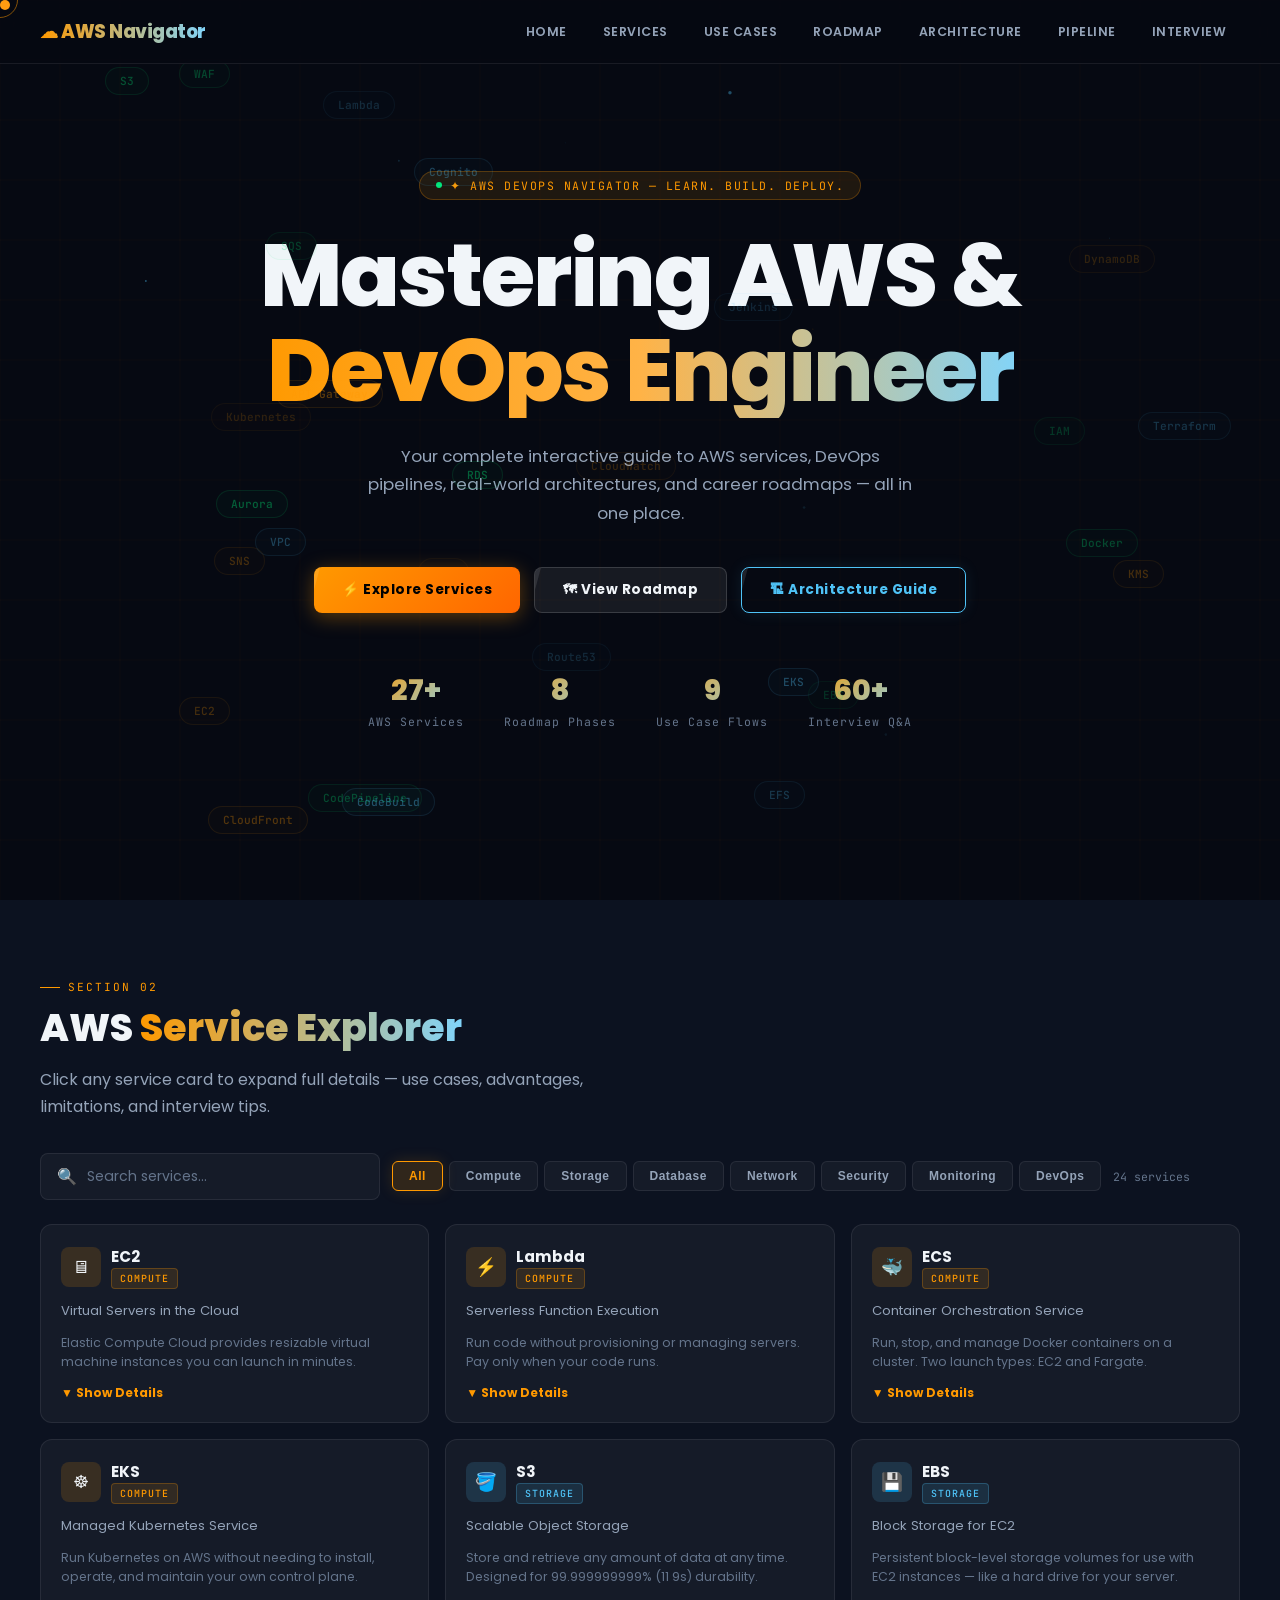
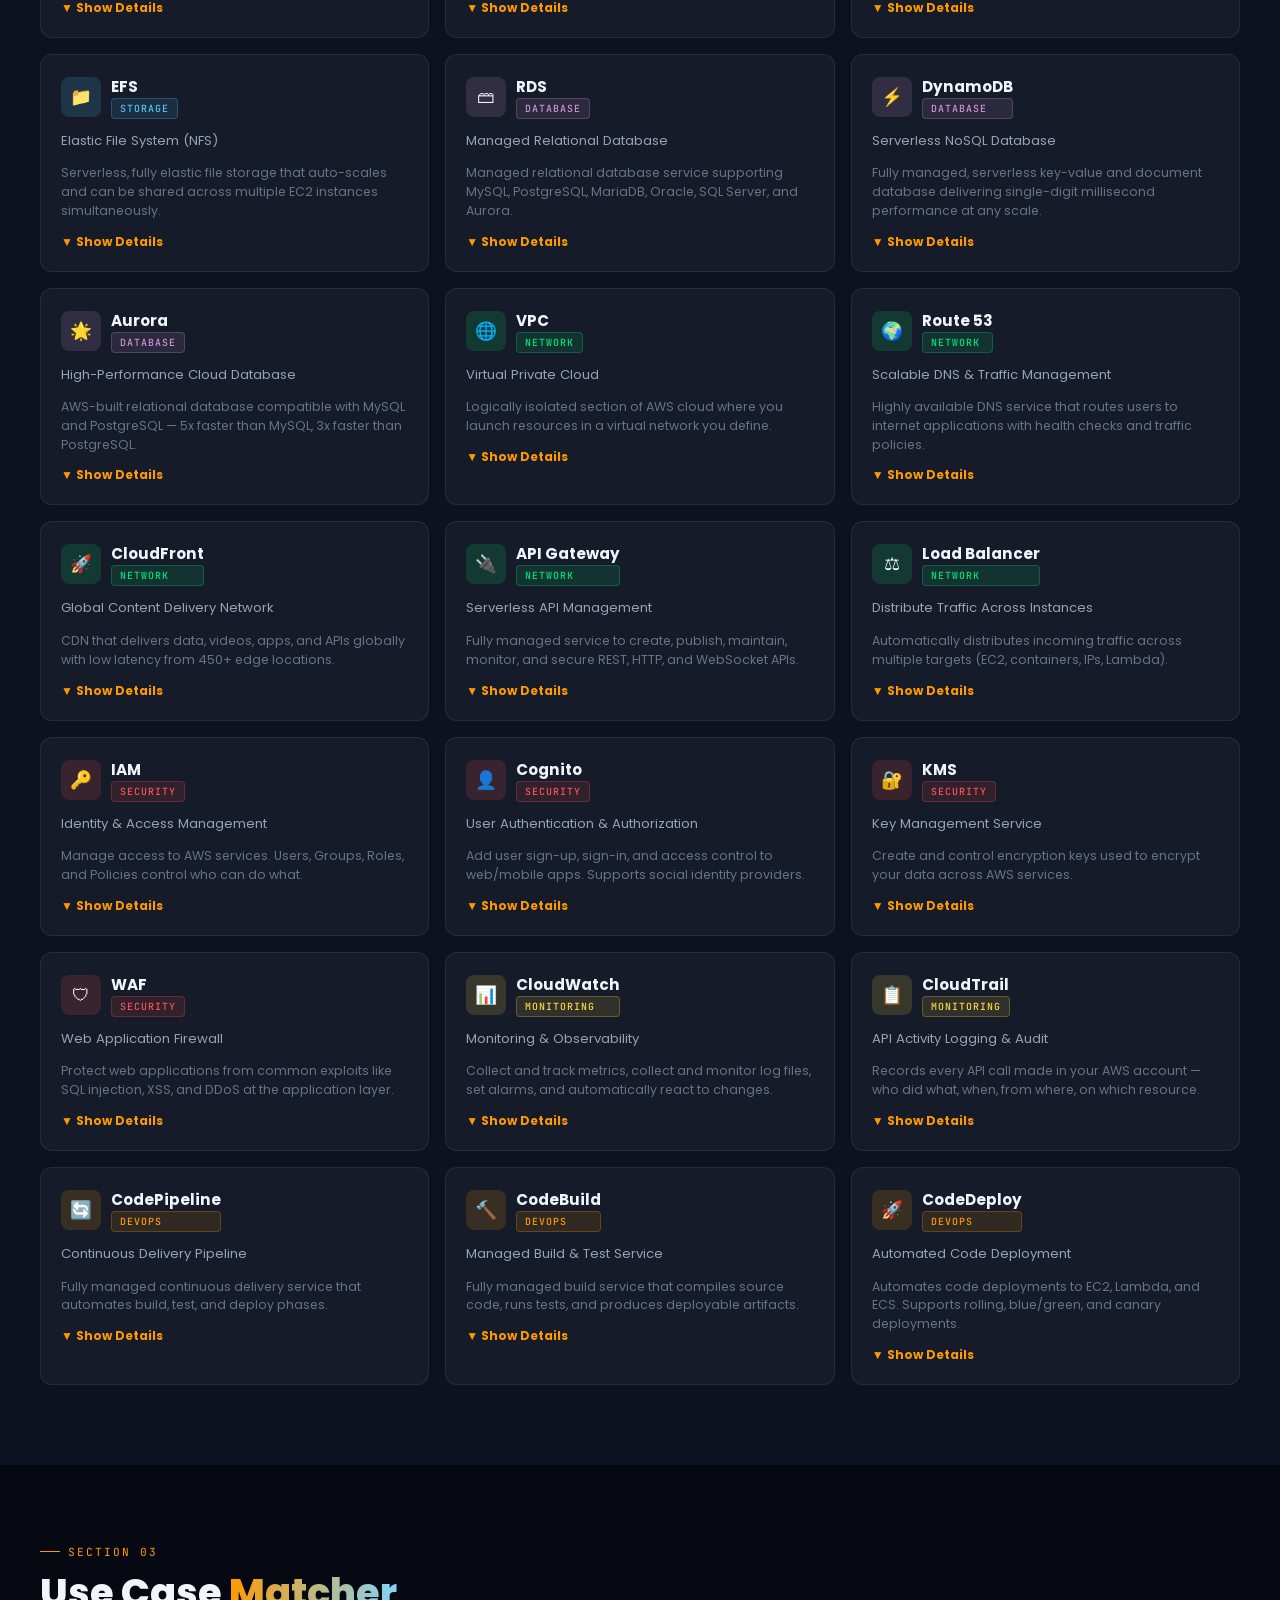
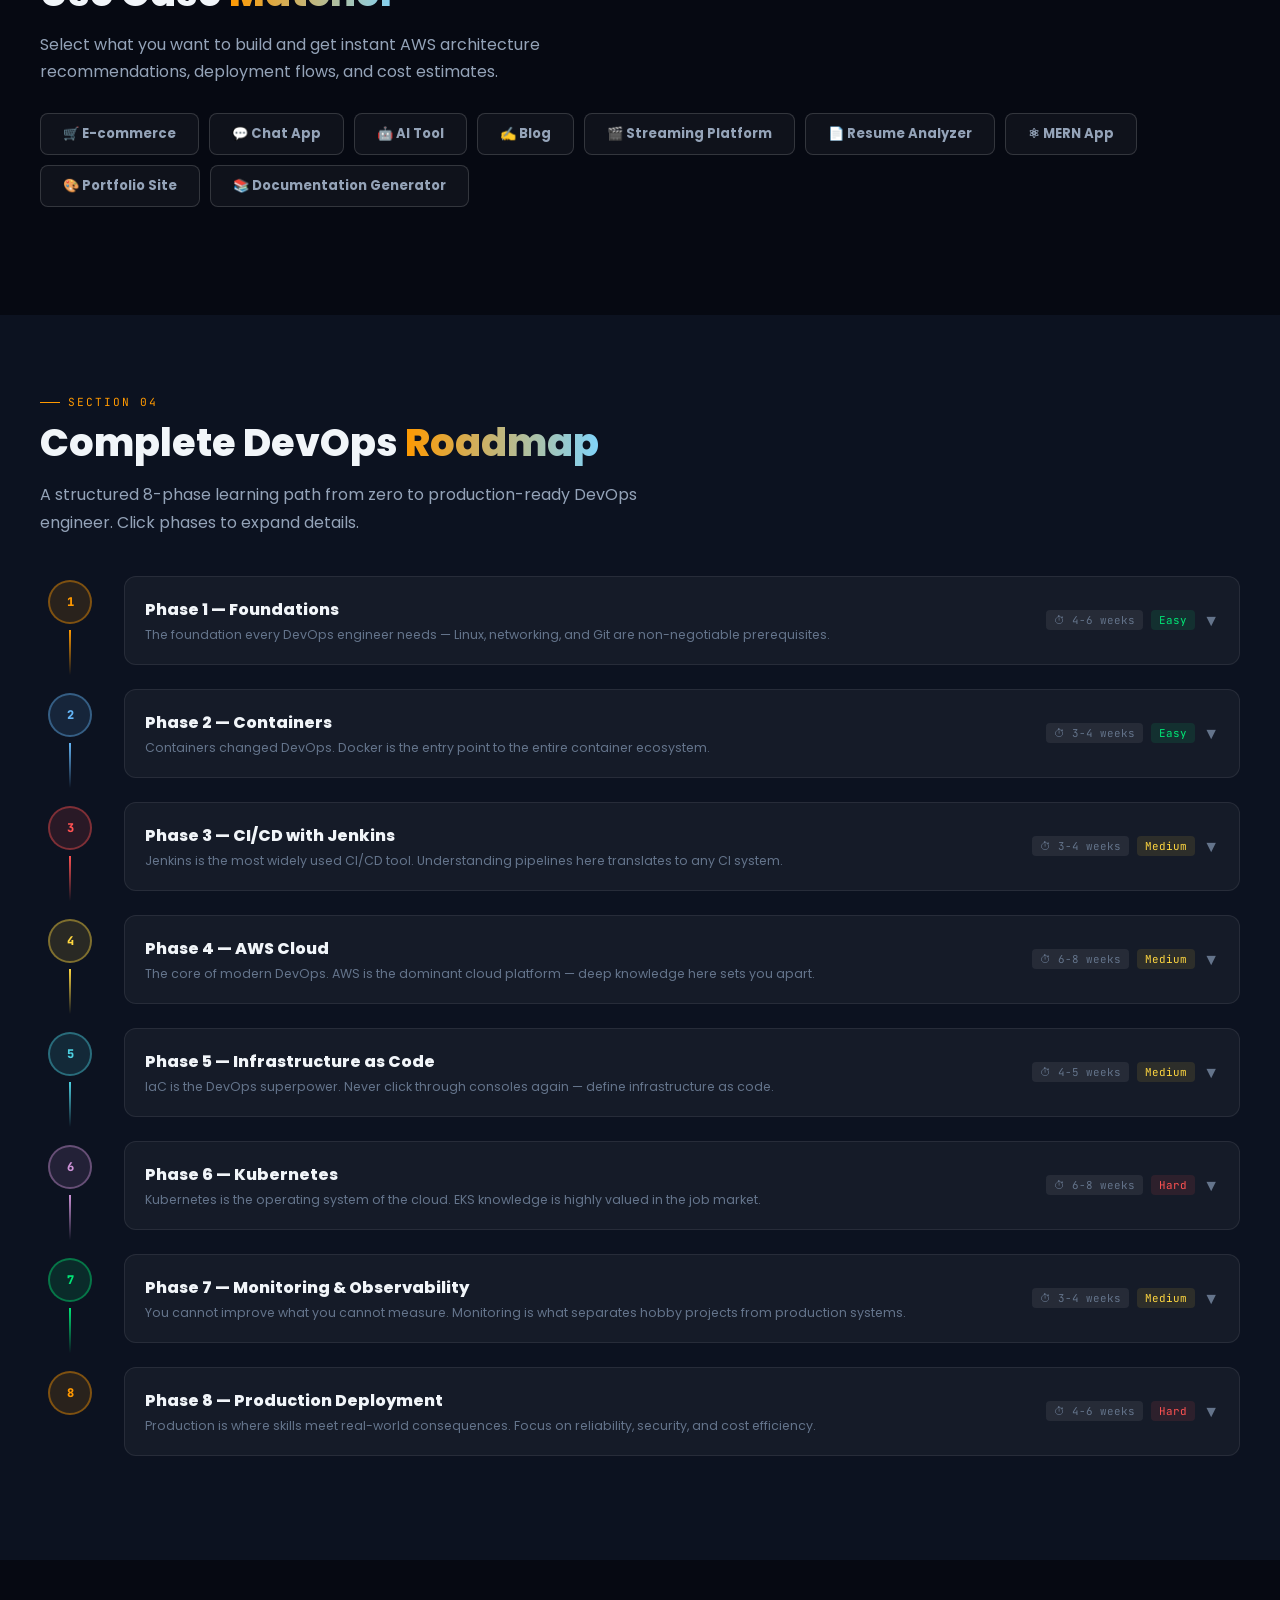
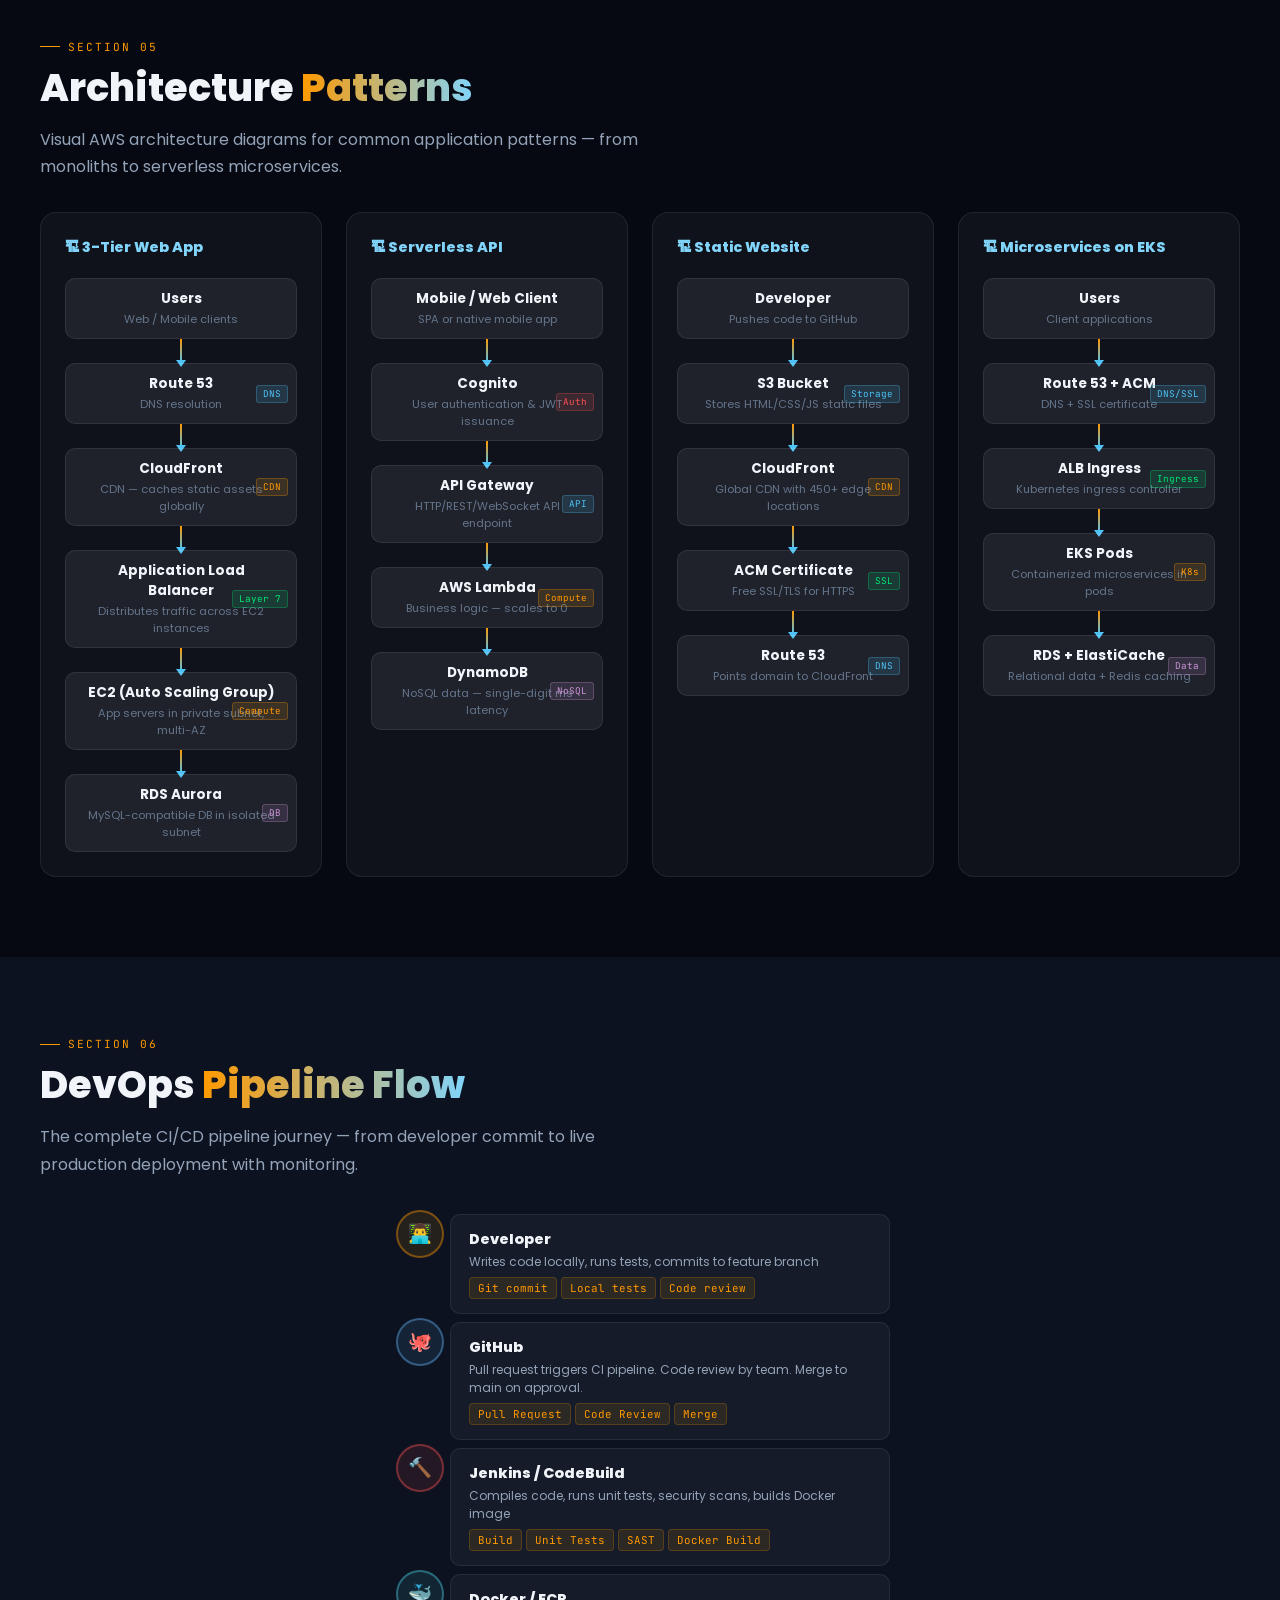
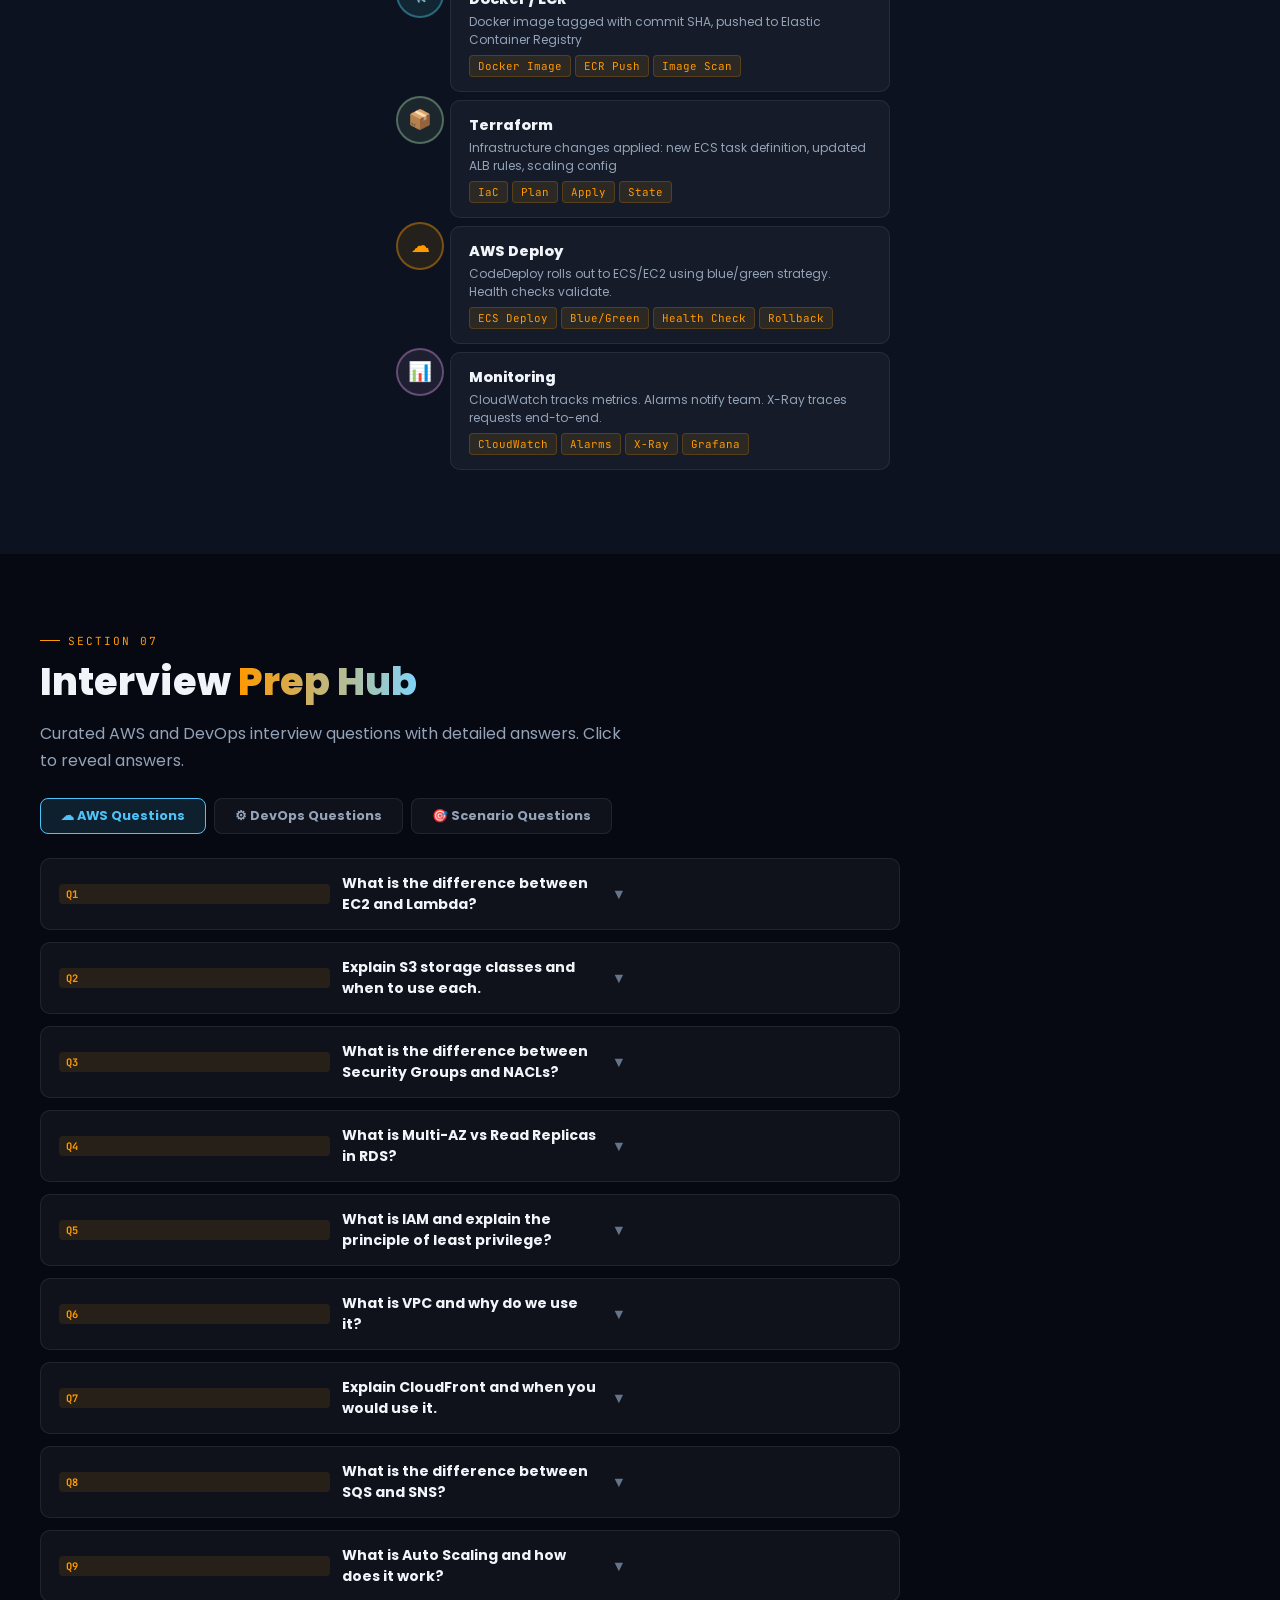
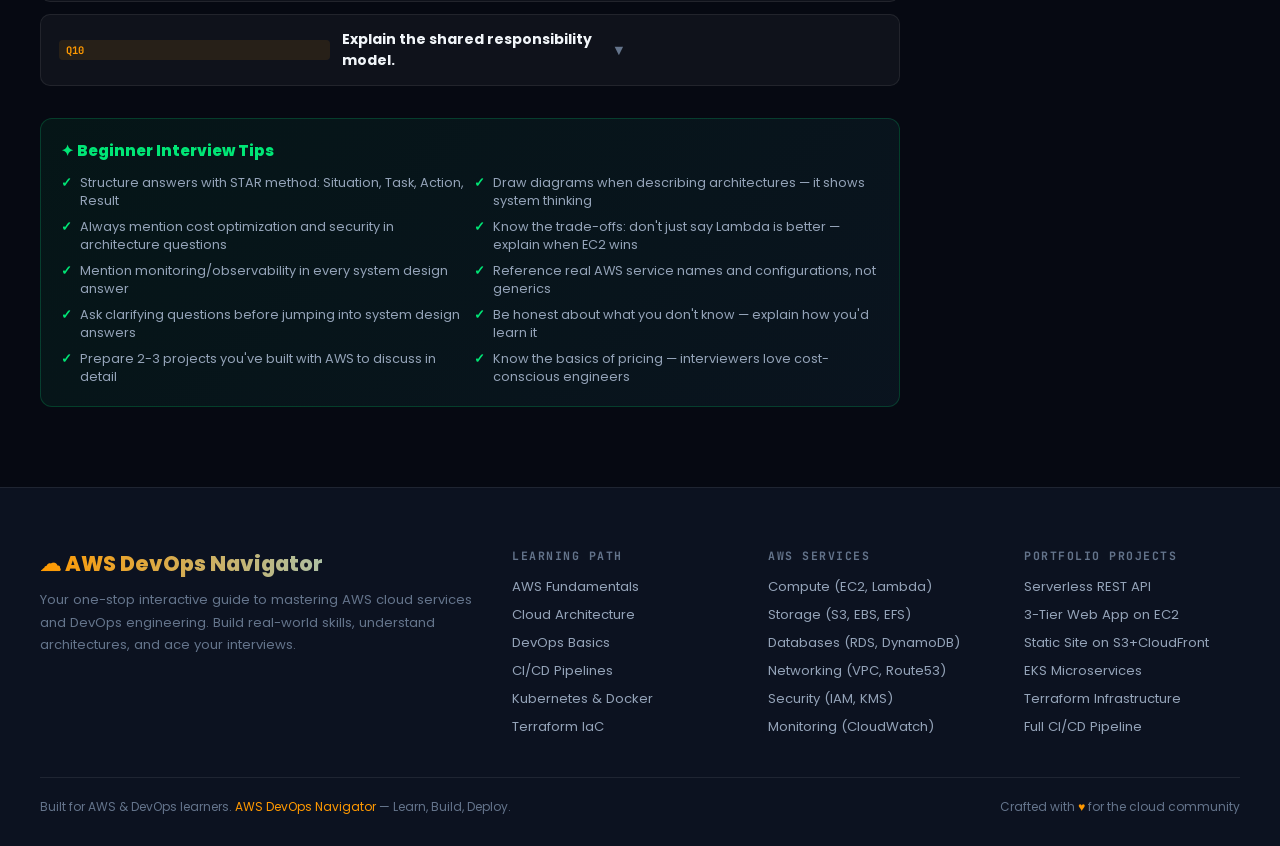
==== commit 9e8aba35: "feat: release application version v8" ====
--- a/app/index.html
+++ b/app/index.html
@@ -542,7 +542,7 @@
   <div class="hero-chips" id="heroChips"></div>
   <div class="hero-badge">✦ AWS DEVOPS NAVIGATOR — LEARN. BUILD. DEPLOY.</div>
   <h1 class="hero-title">
-    <span class="line1">Kamesh Payaluga AWS &</span> 
+    <span class="line1">Mastering AWS &</span> 
     <span class="line2">DevOps Engineer</span>
   </h1>
   <p class="hero-sub">Your complete interactive guide to AWS services, DevOps pipelines, real-world architectures, and career roadmaps — all in one place.</p>
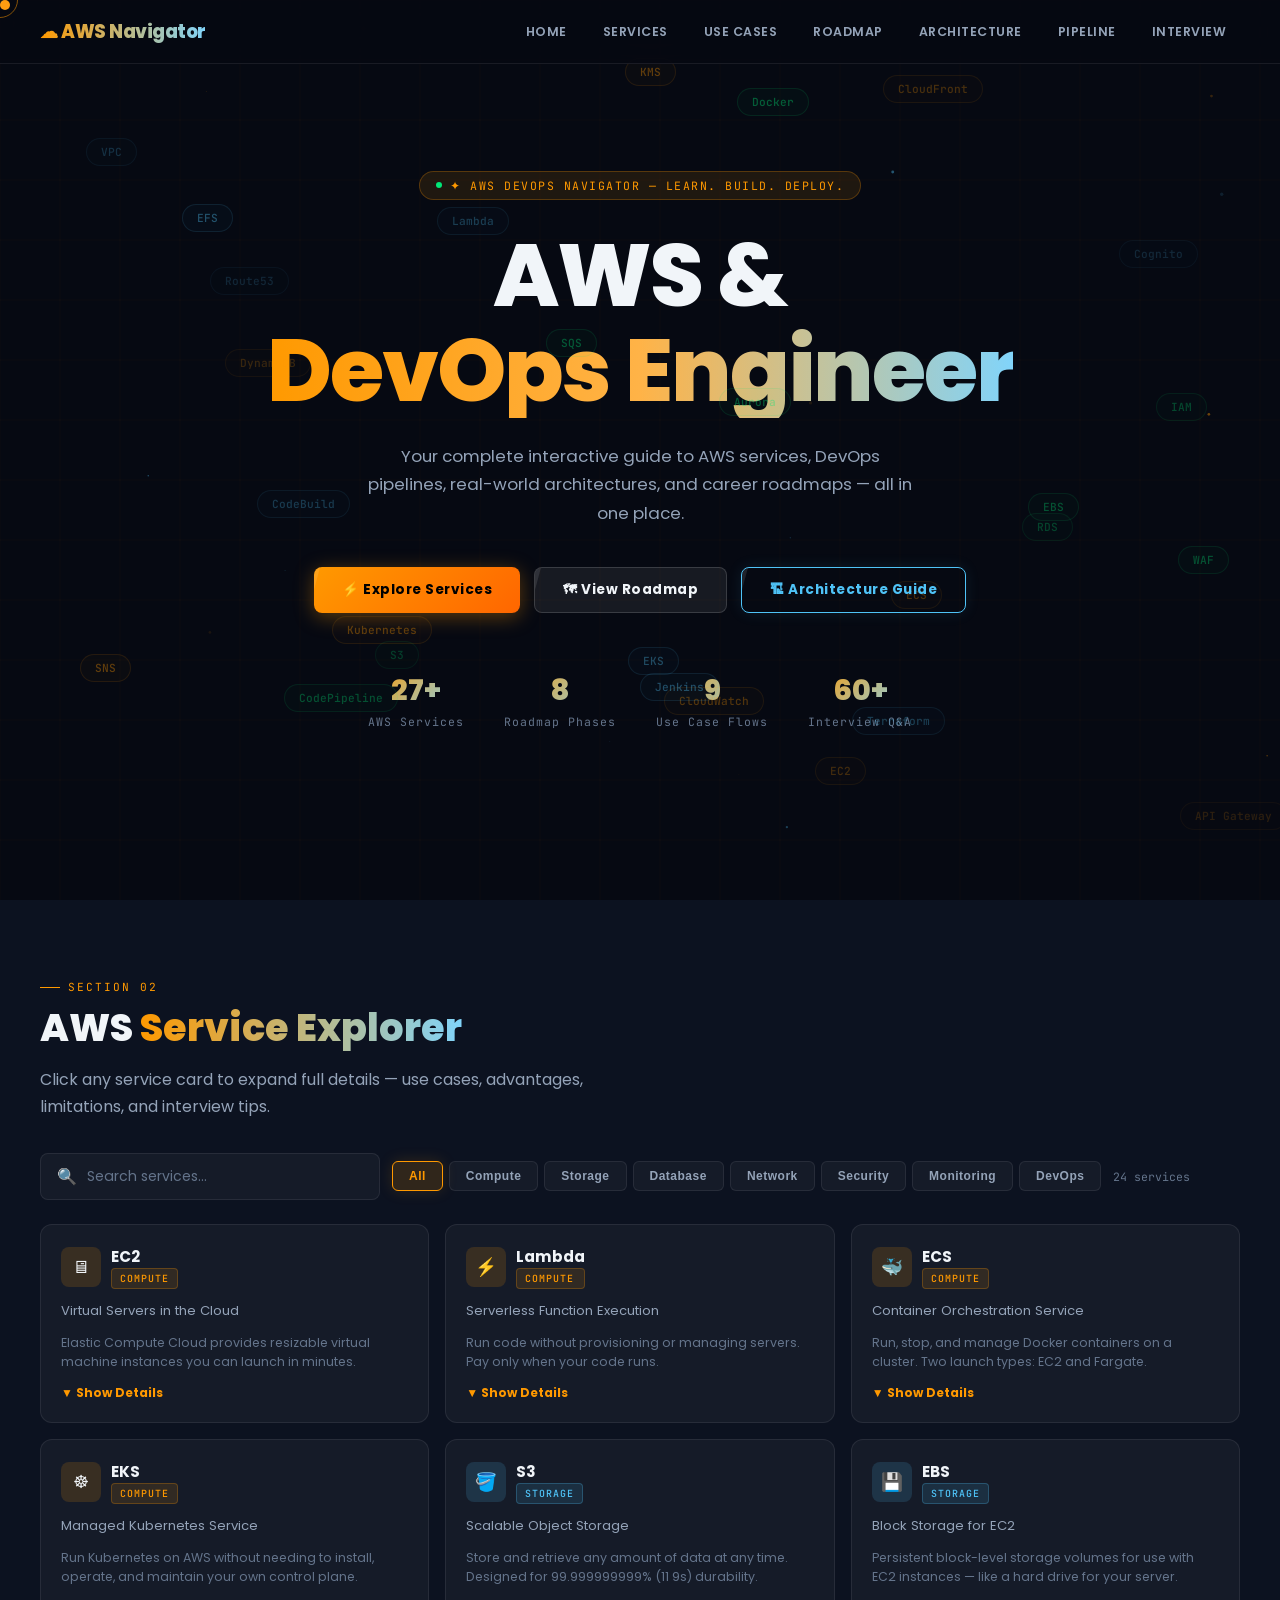
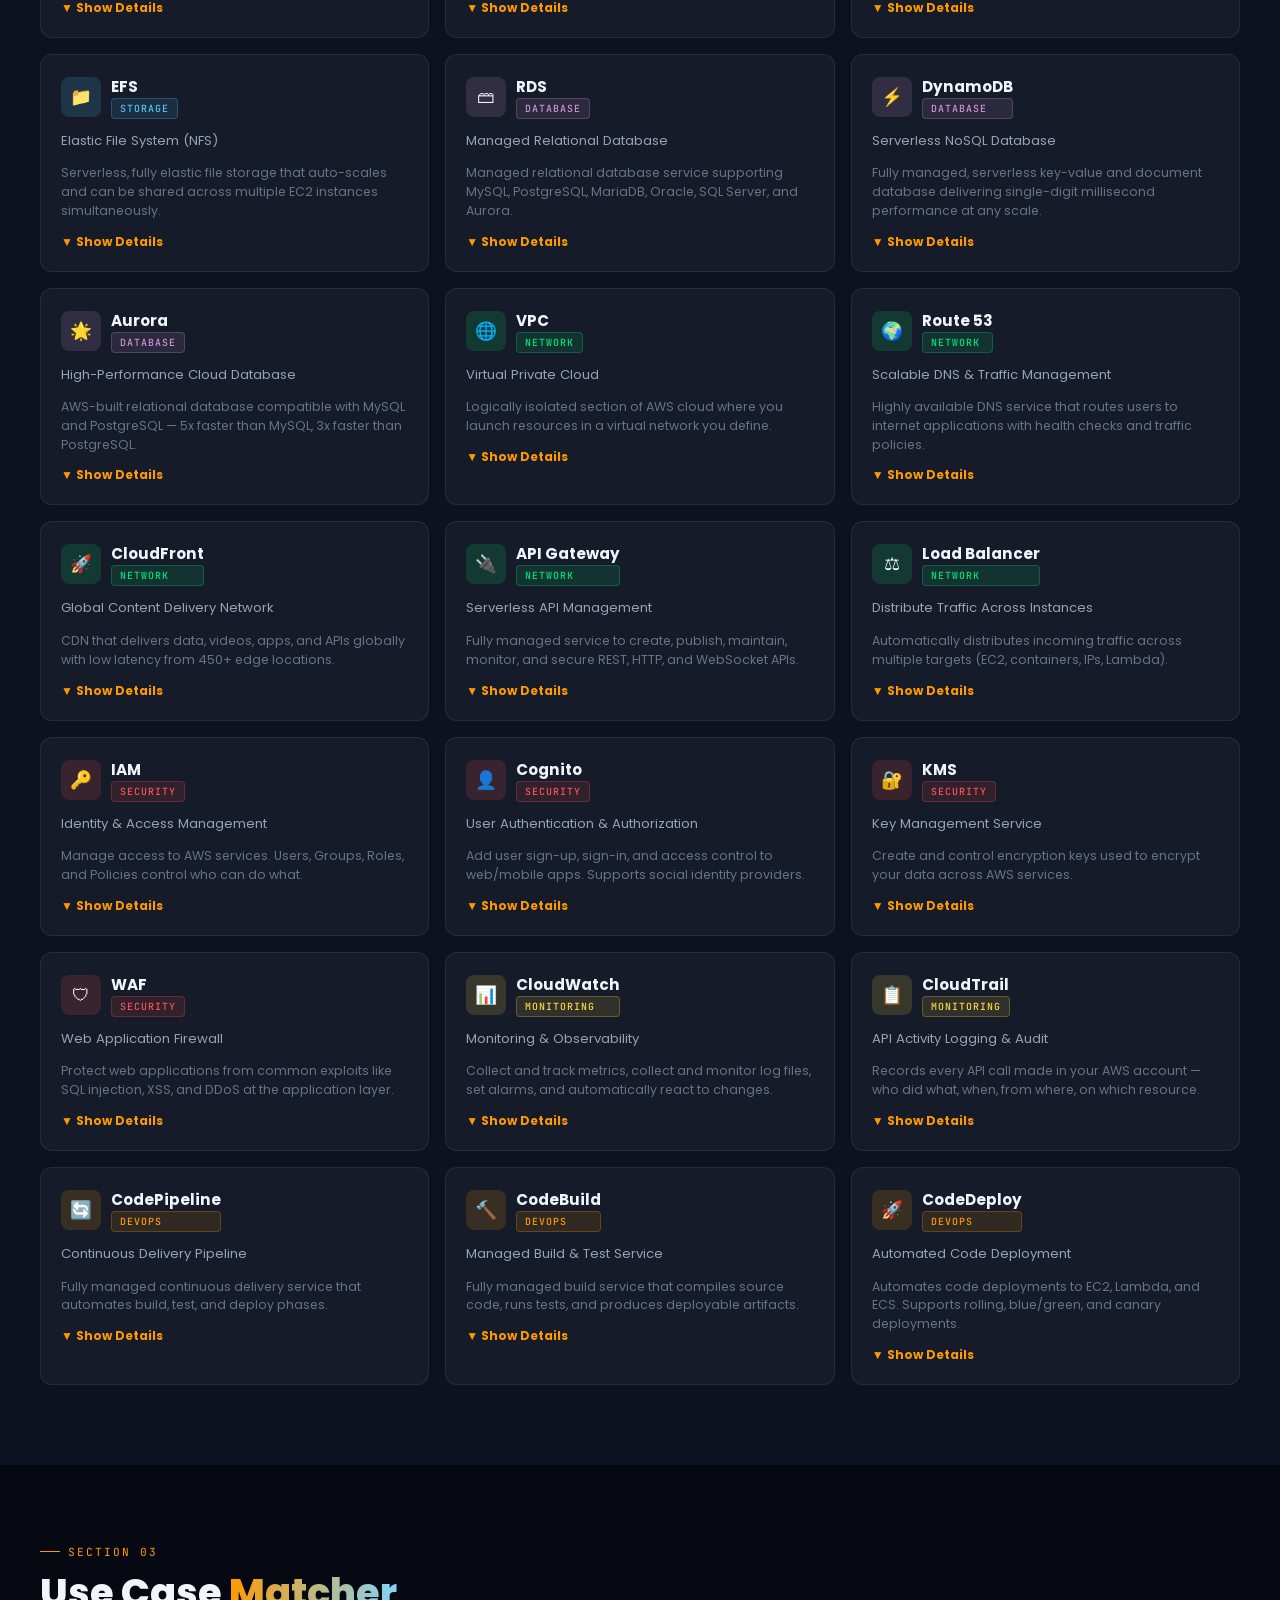
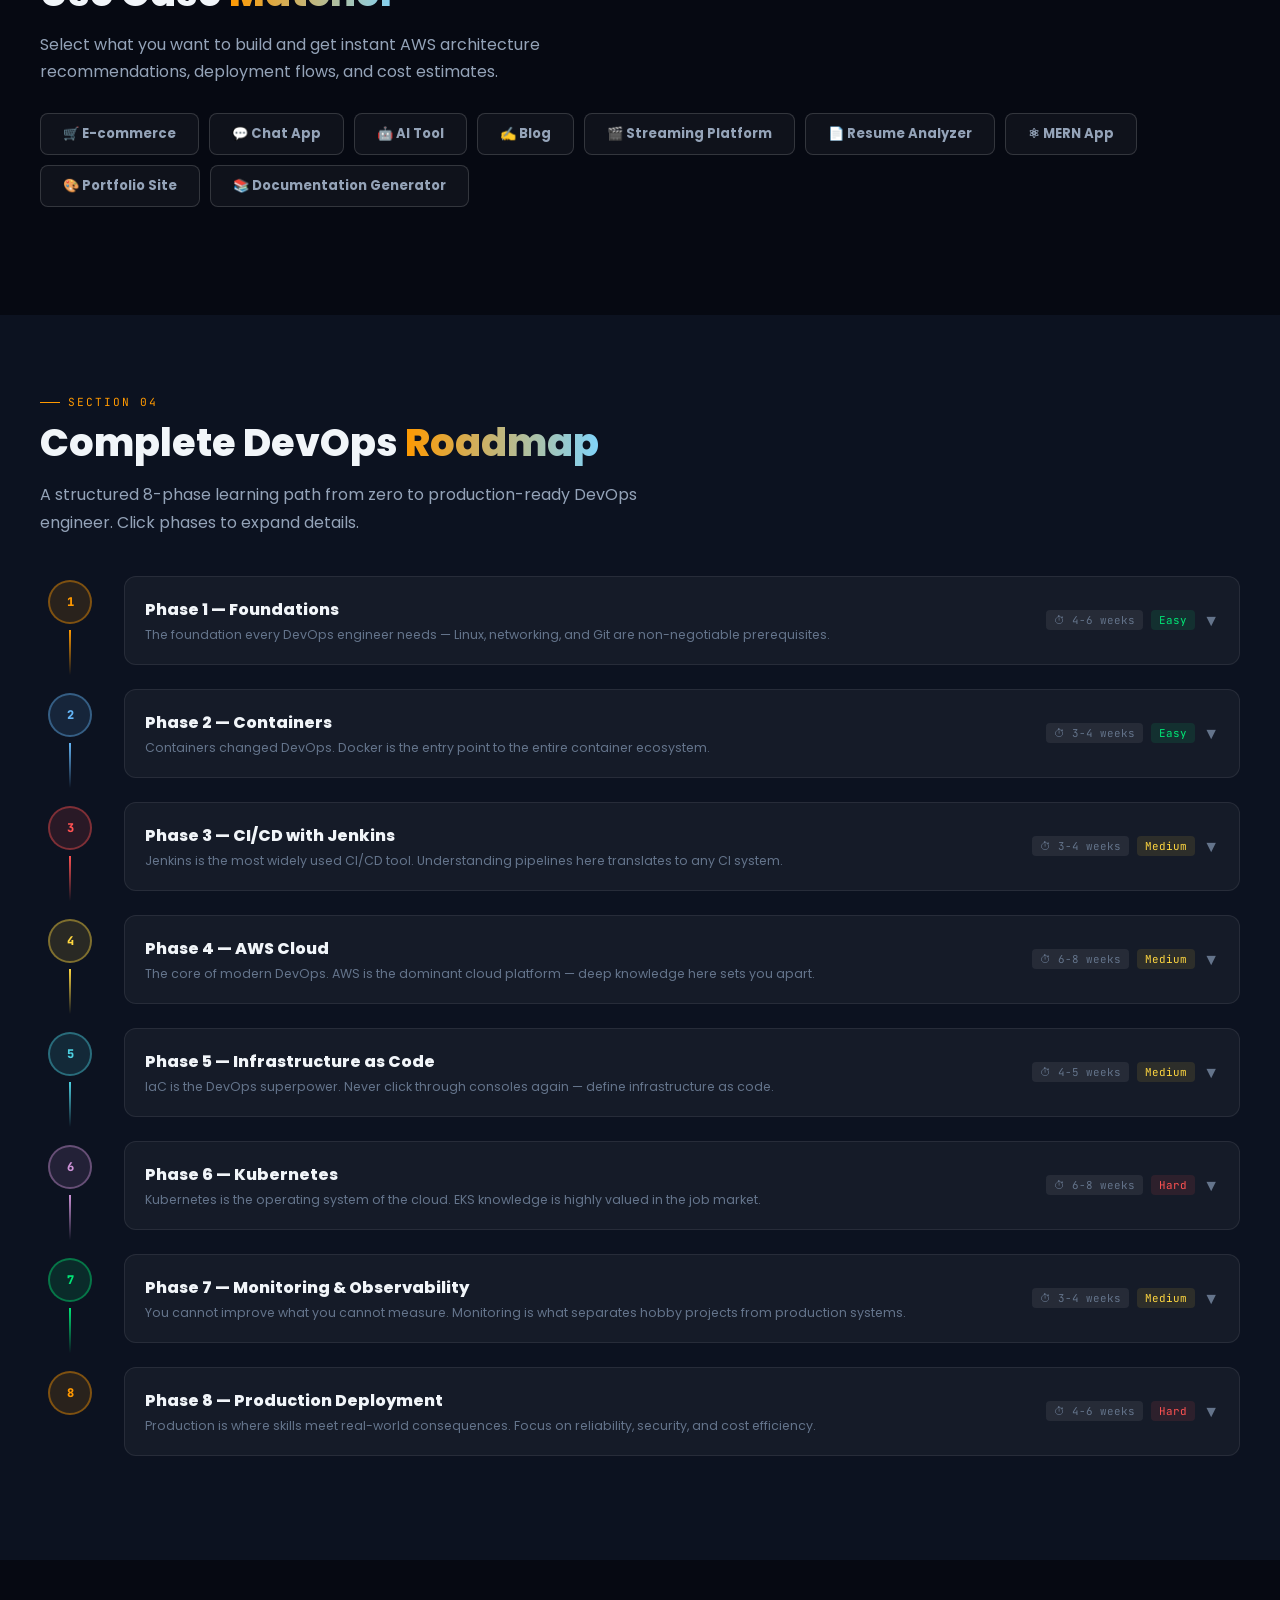
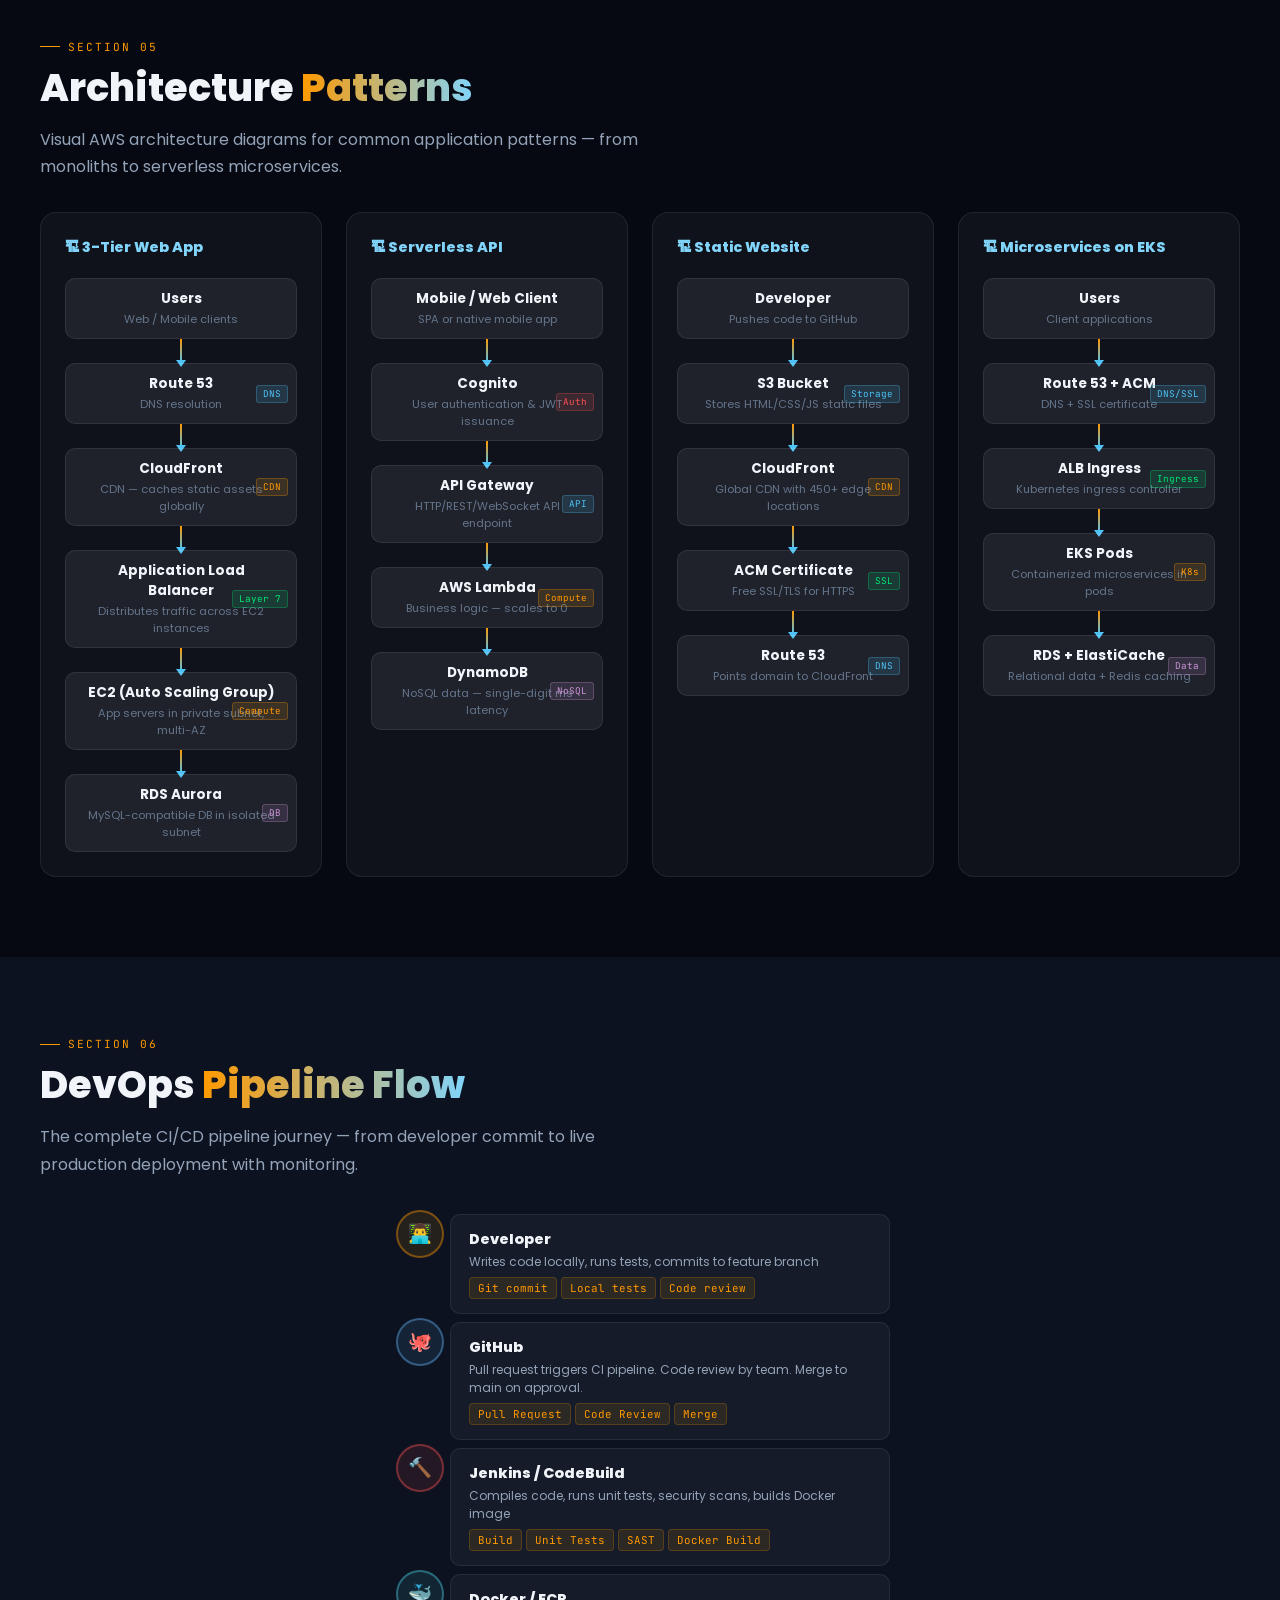
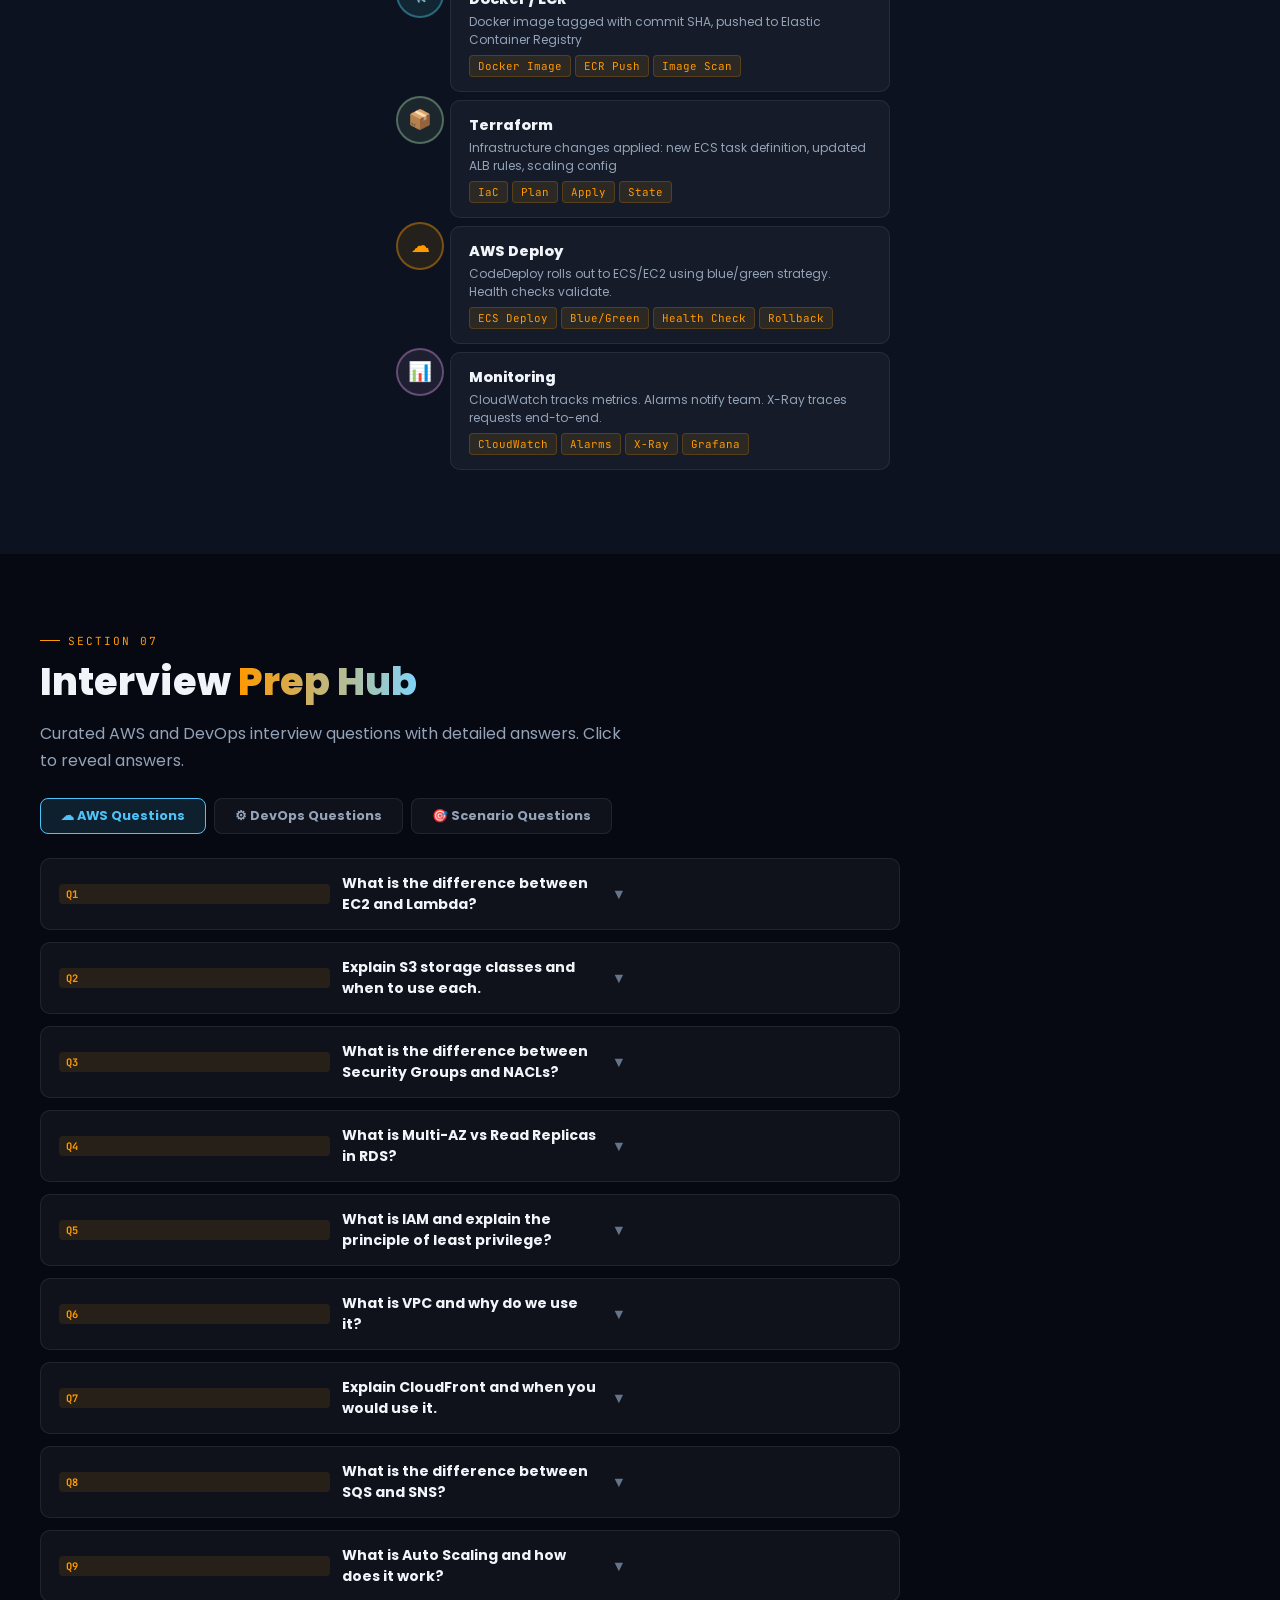
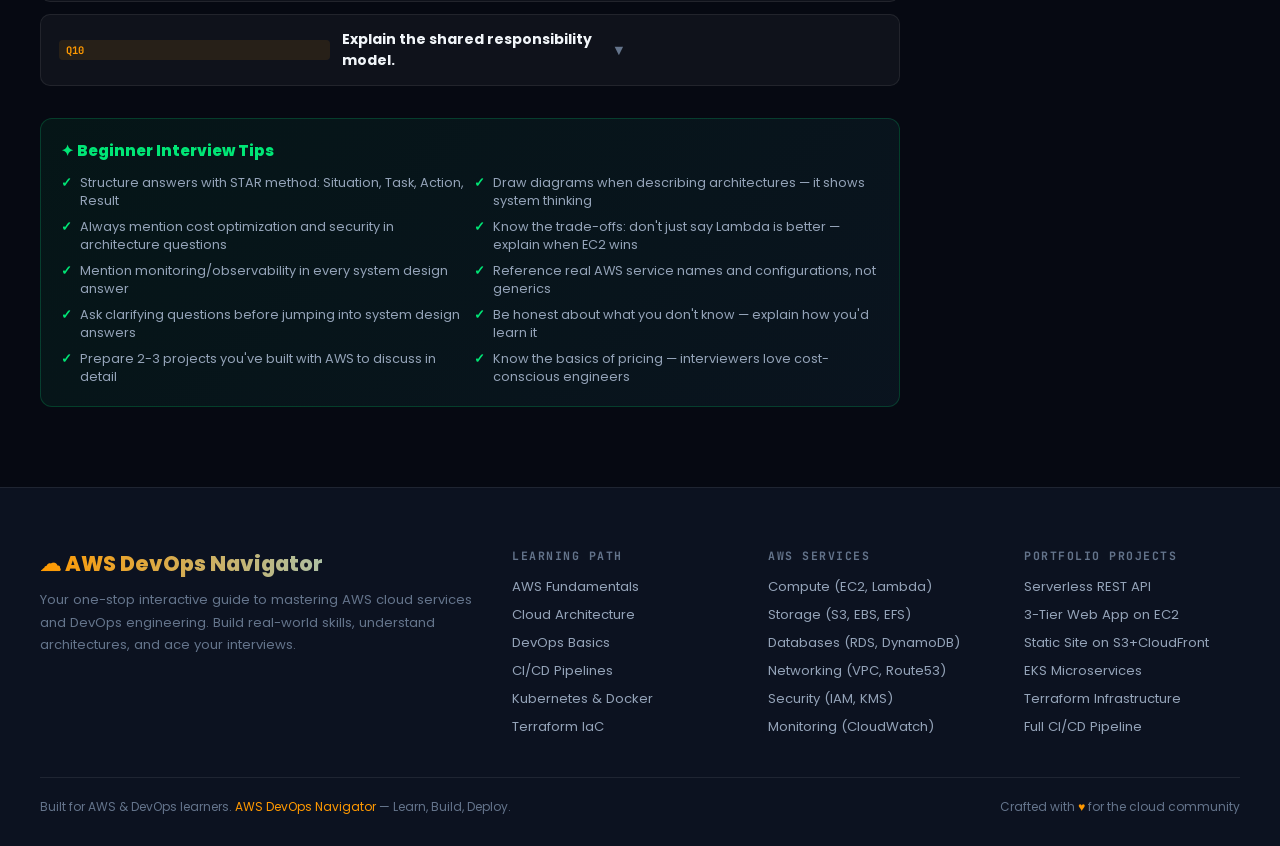
==== commit c225e254: "Test GitOps pipeline" ====
--- a/app/index.html
+++ b/app/index.html
@@ -542,7 +542,7 @@
   <div class="hero-chips" id="heroChips"></div>
   <div class="hero-badge">✦ AWS DEVOPS NAVIGATOR — LEARN. BUILD. DEPLOY.</div>
   <h1 class="hero-title">
-    <span class="line1">Mastering AWS &</span> 
+    <span class="line1">AWS &</span> 
     <span class="line2">DevOps Engineer</span>
   </h1>
   <p class="hero-sub">Your complete interactive guide to AWS services, DevOps pipelines, real-world architectures, and career roadmaps — all in one place.</p>
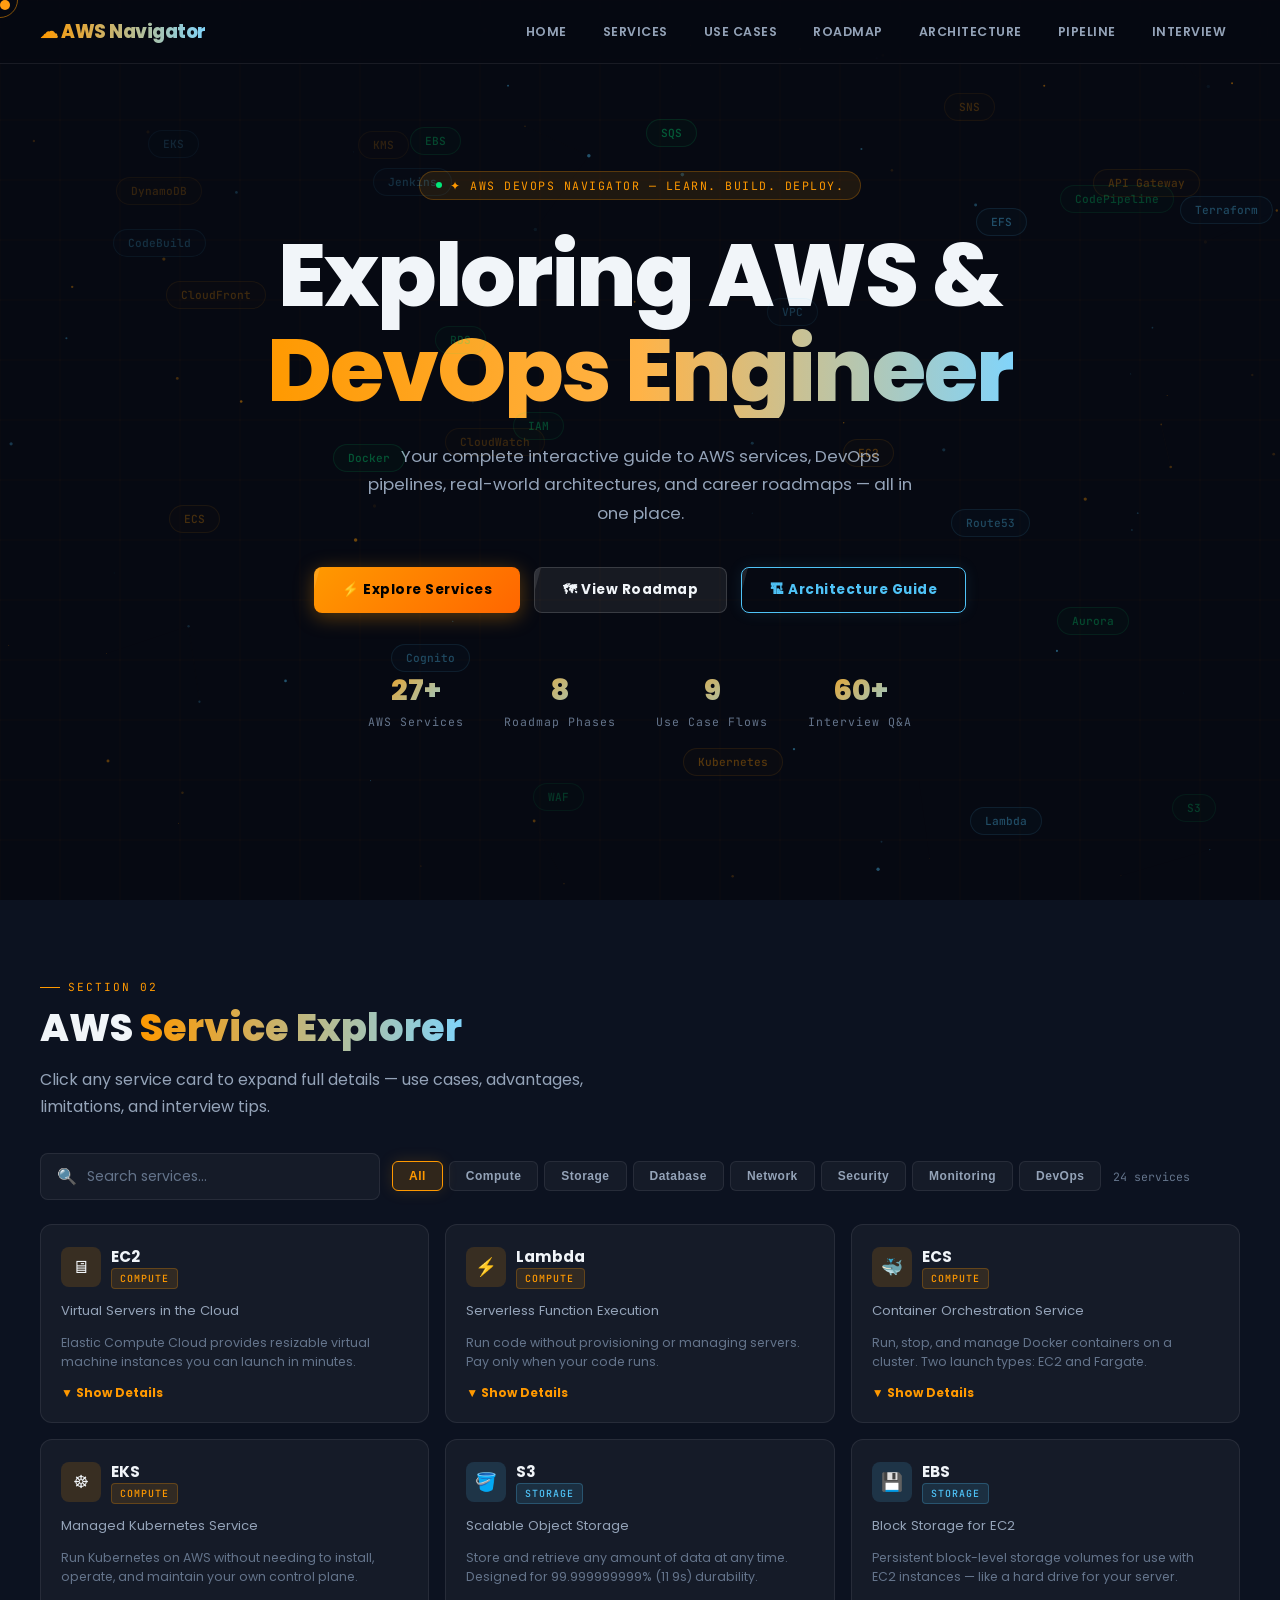
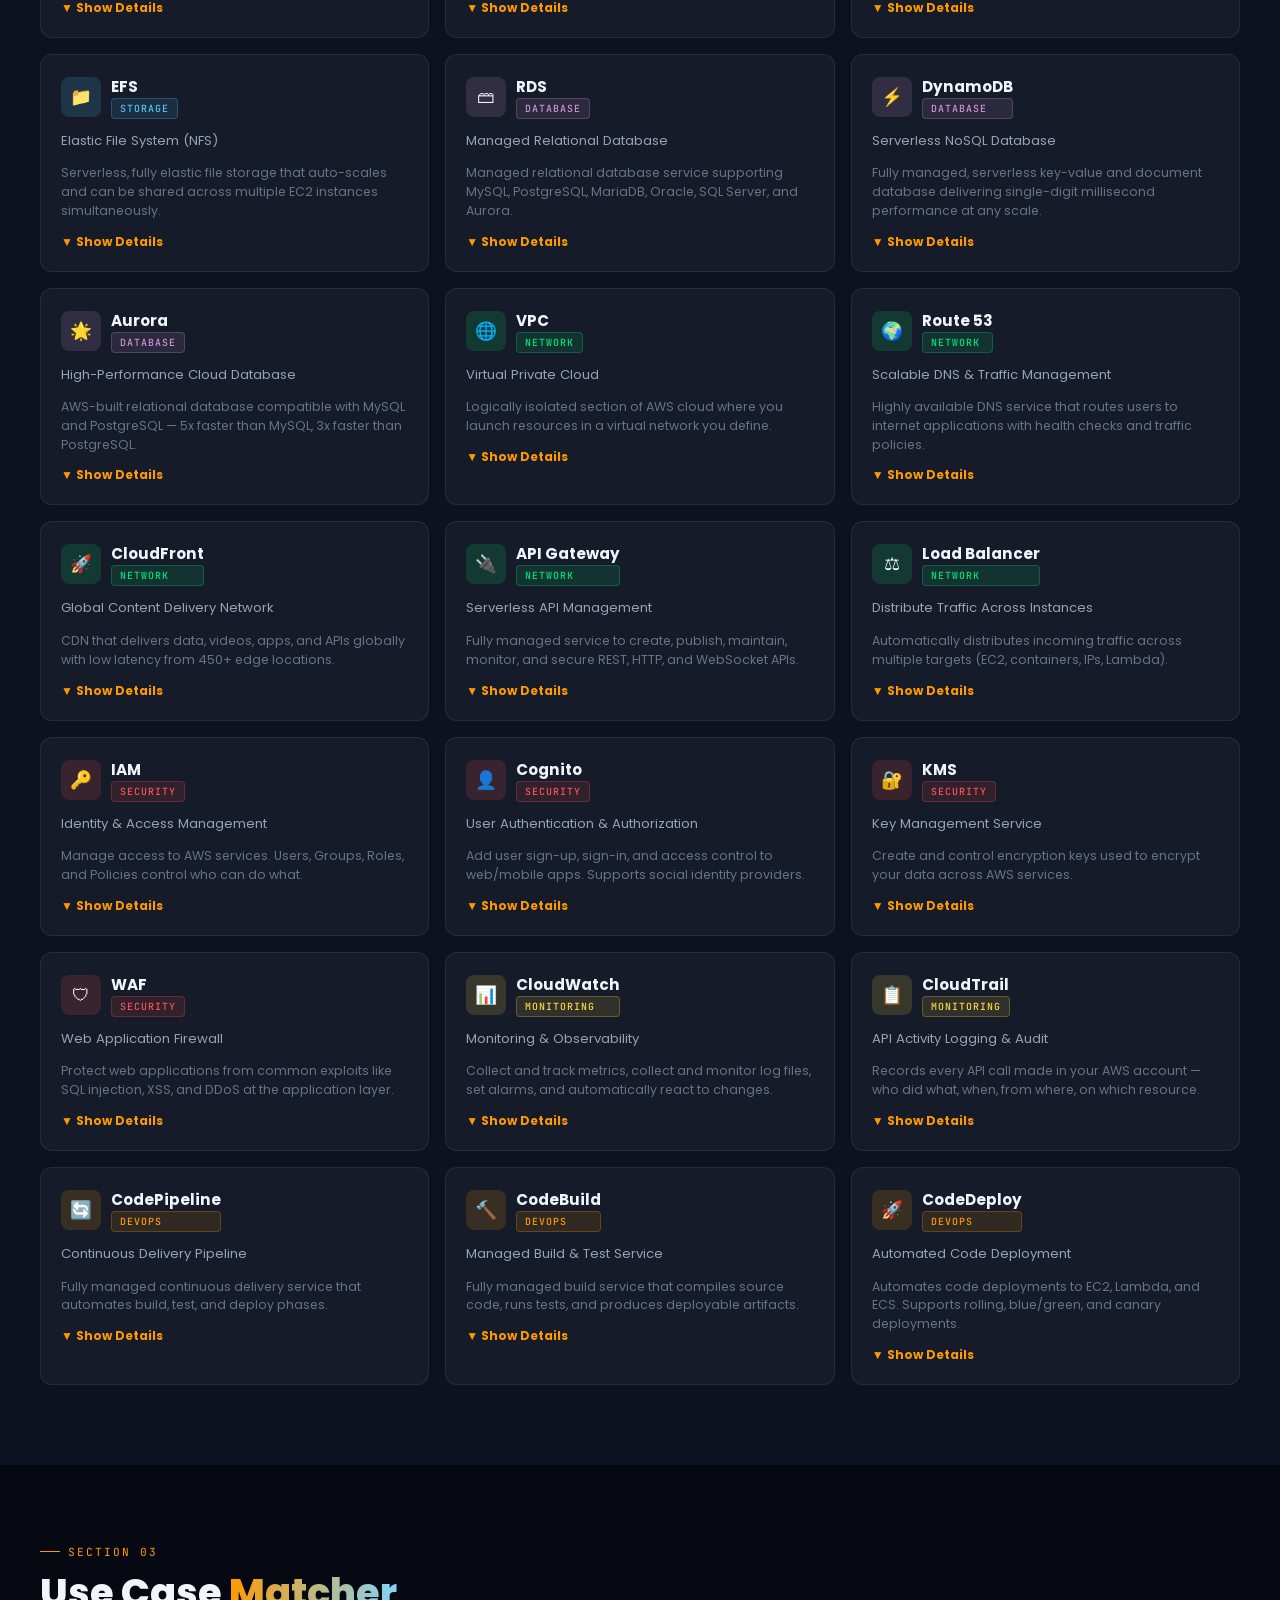
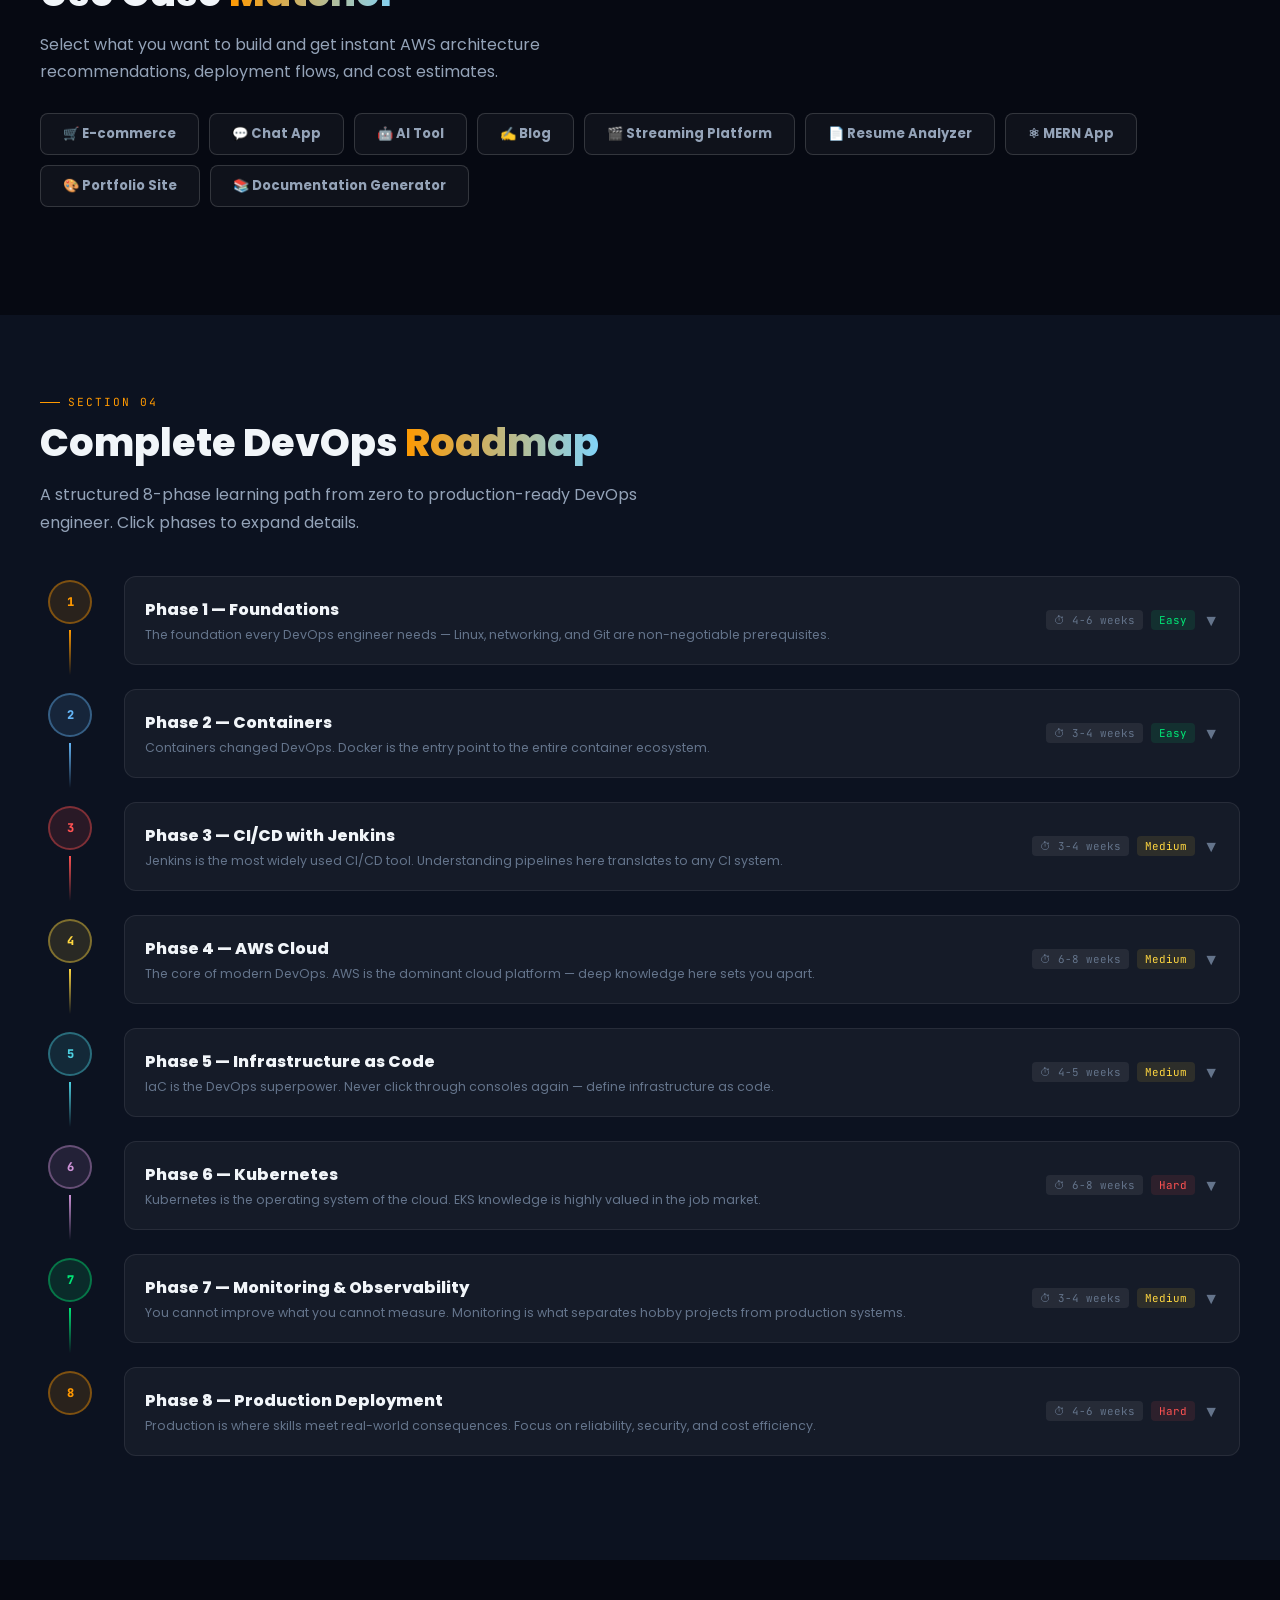
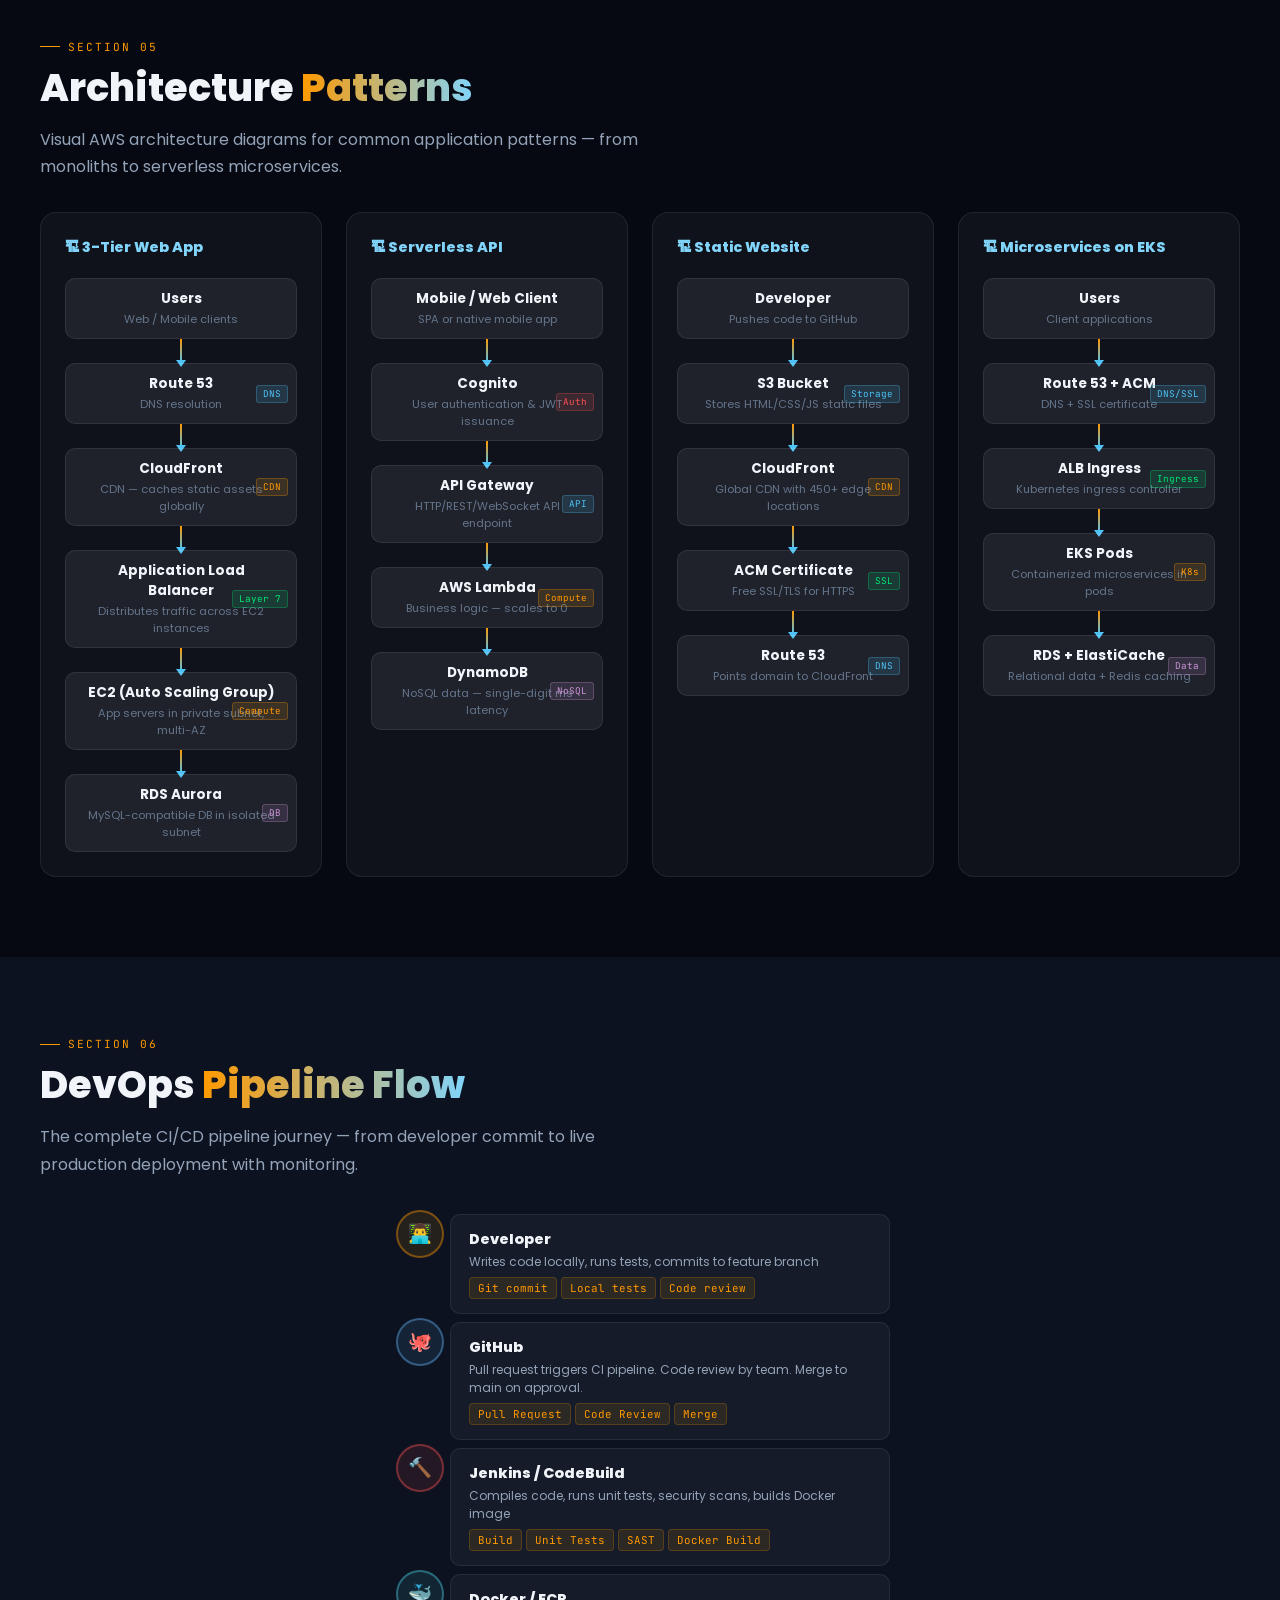
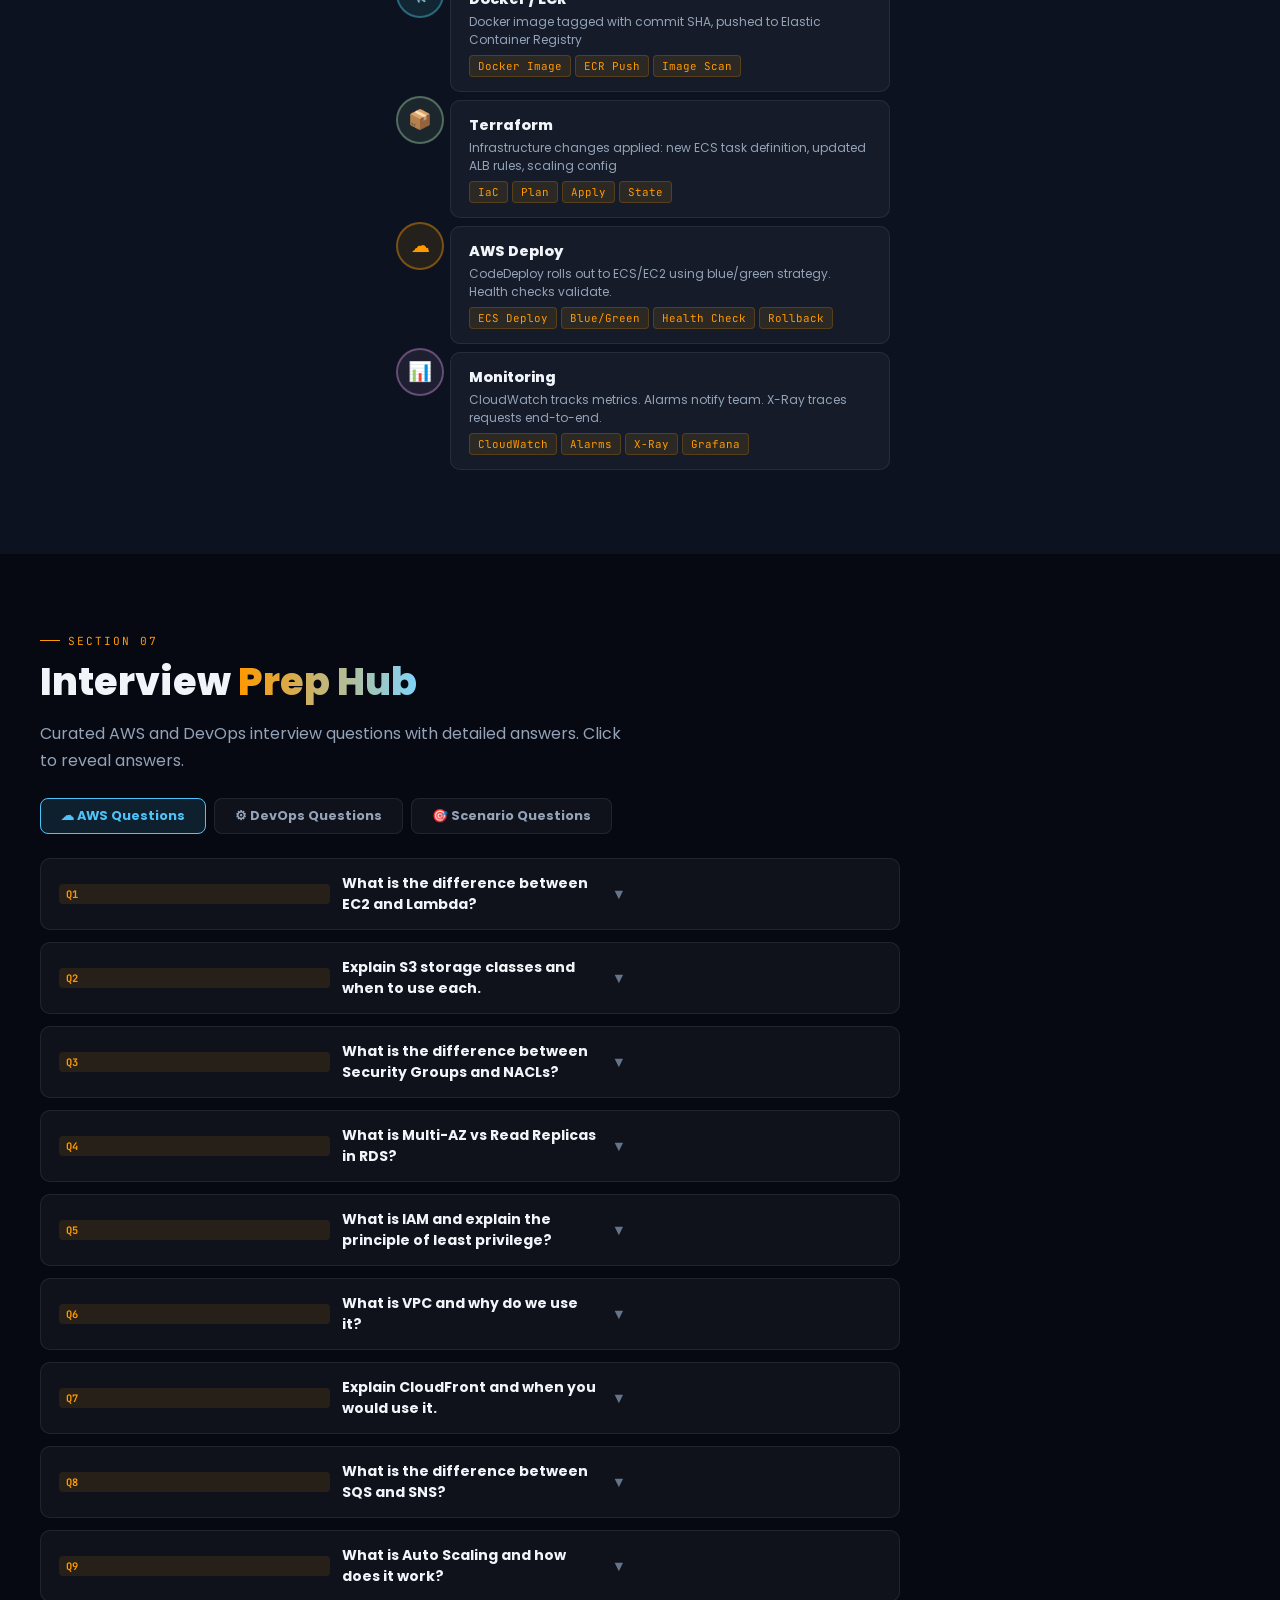
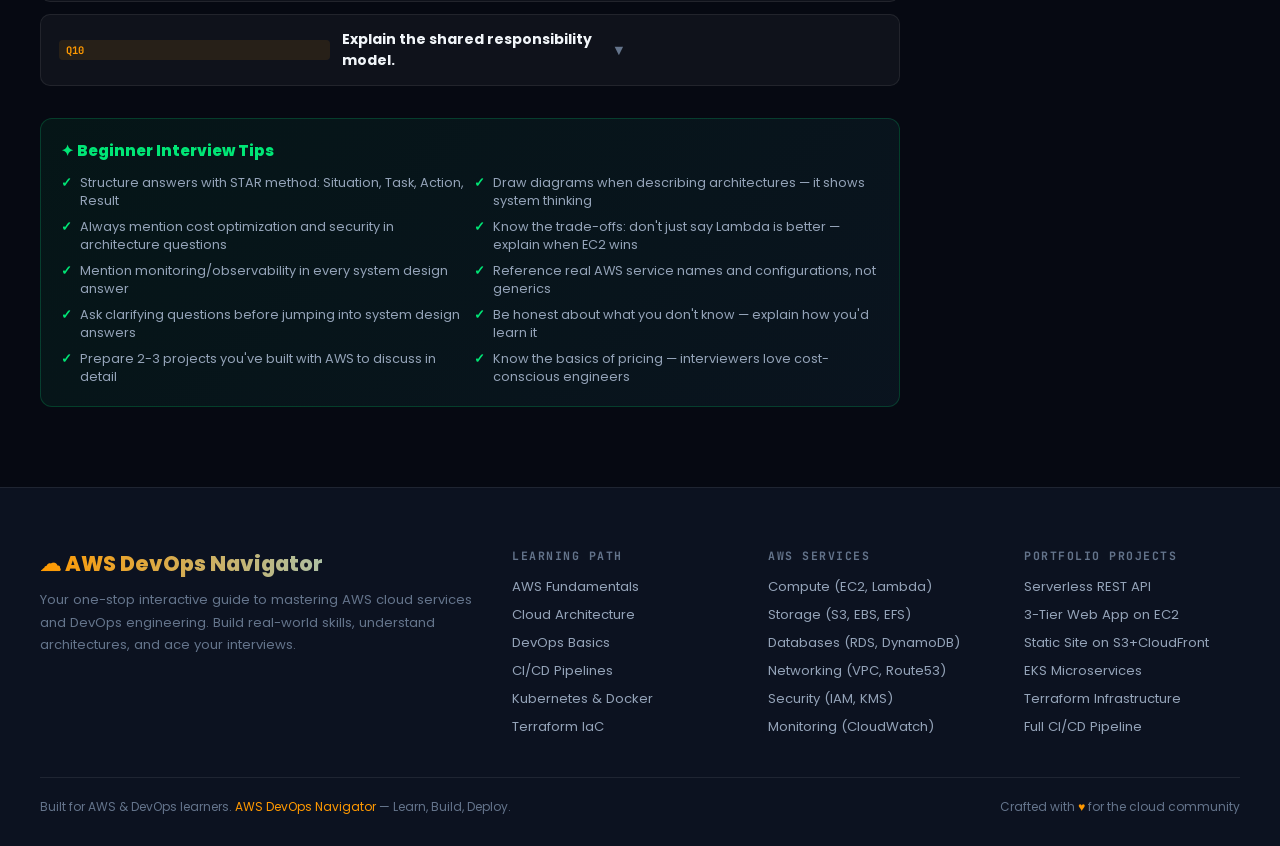
==== commit 9bd4a09a: "Test GitOps" ====
--- a/app/index.html
+++ b/app/index.html
@@ -542,7 +542,7 @@
   <div class="hero-chips" id="heroChips"></div>
   <div class="hero-badge">✦ AWS DEVOPS NAVIGATOR — LEARN. BUILD. DEPLOY.</div>
   <h1 class="hero-title">
-    <span class="line1">AWS &</span> 
+    <span class="line1">Exploring AWS &</span> 
     <span class="line2">DevOps Engineer</span>
   </h1>
   <p class="hero-sub">Your complete interactive guide to AWS services, DevOps pipelines, real-world architectures, and career roadmaps — all in one place.</p>
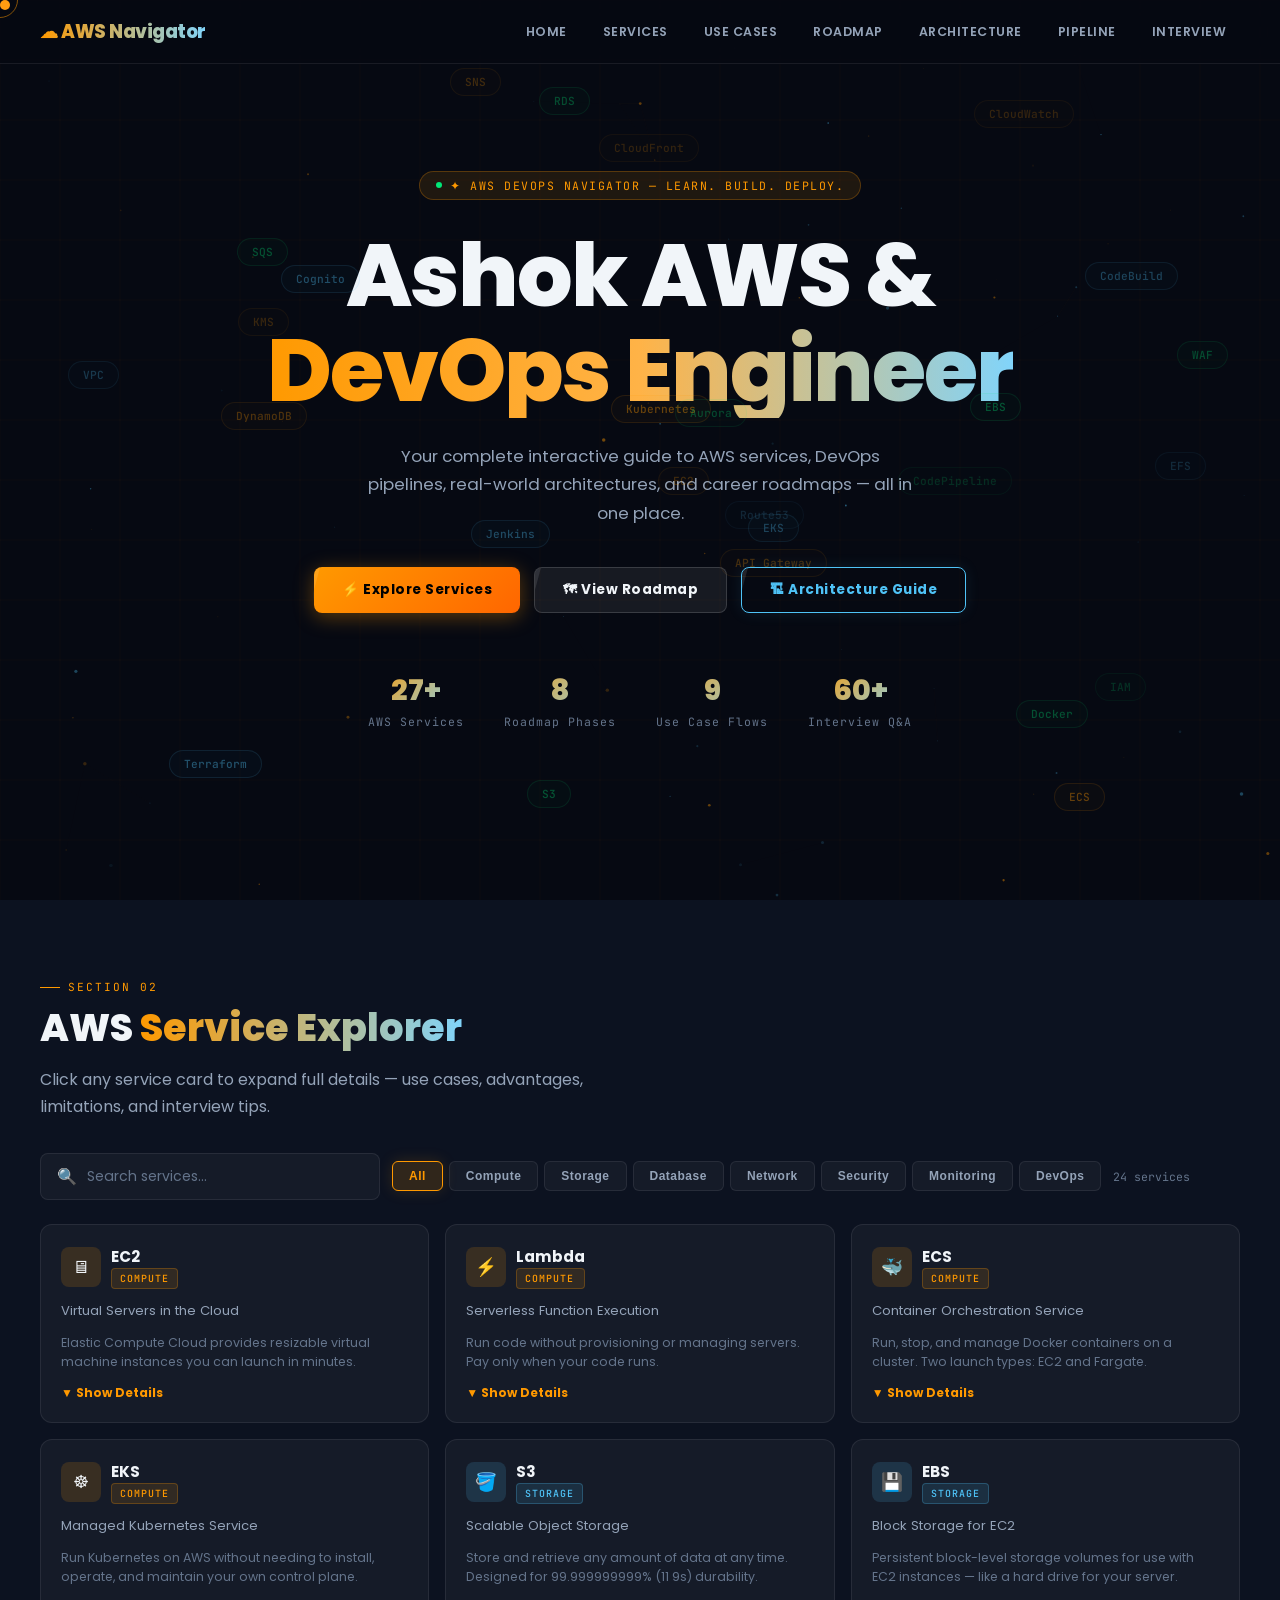
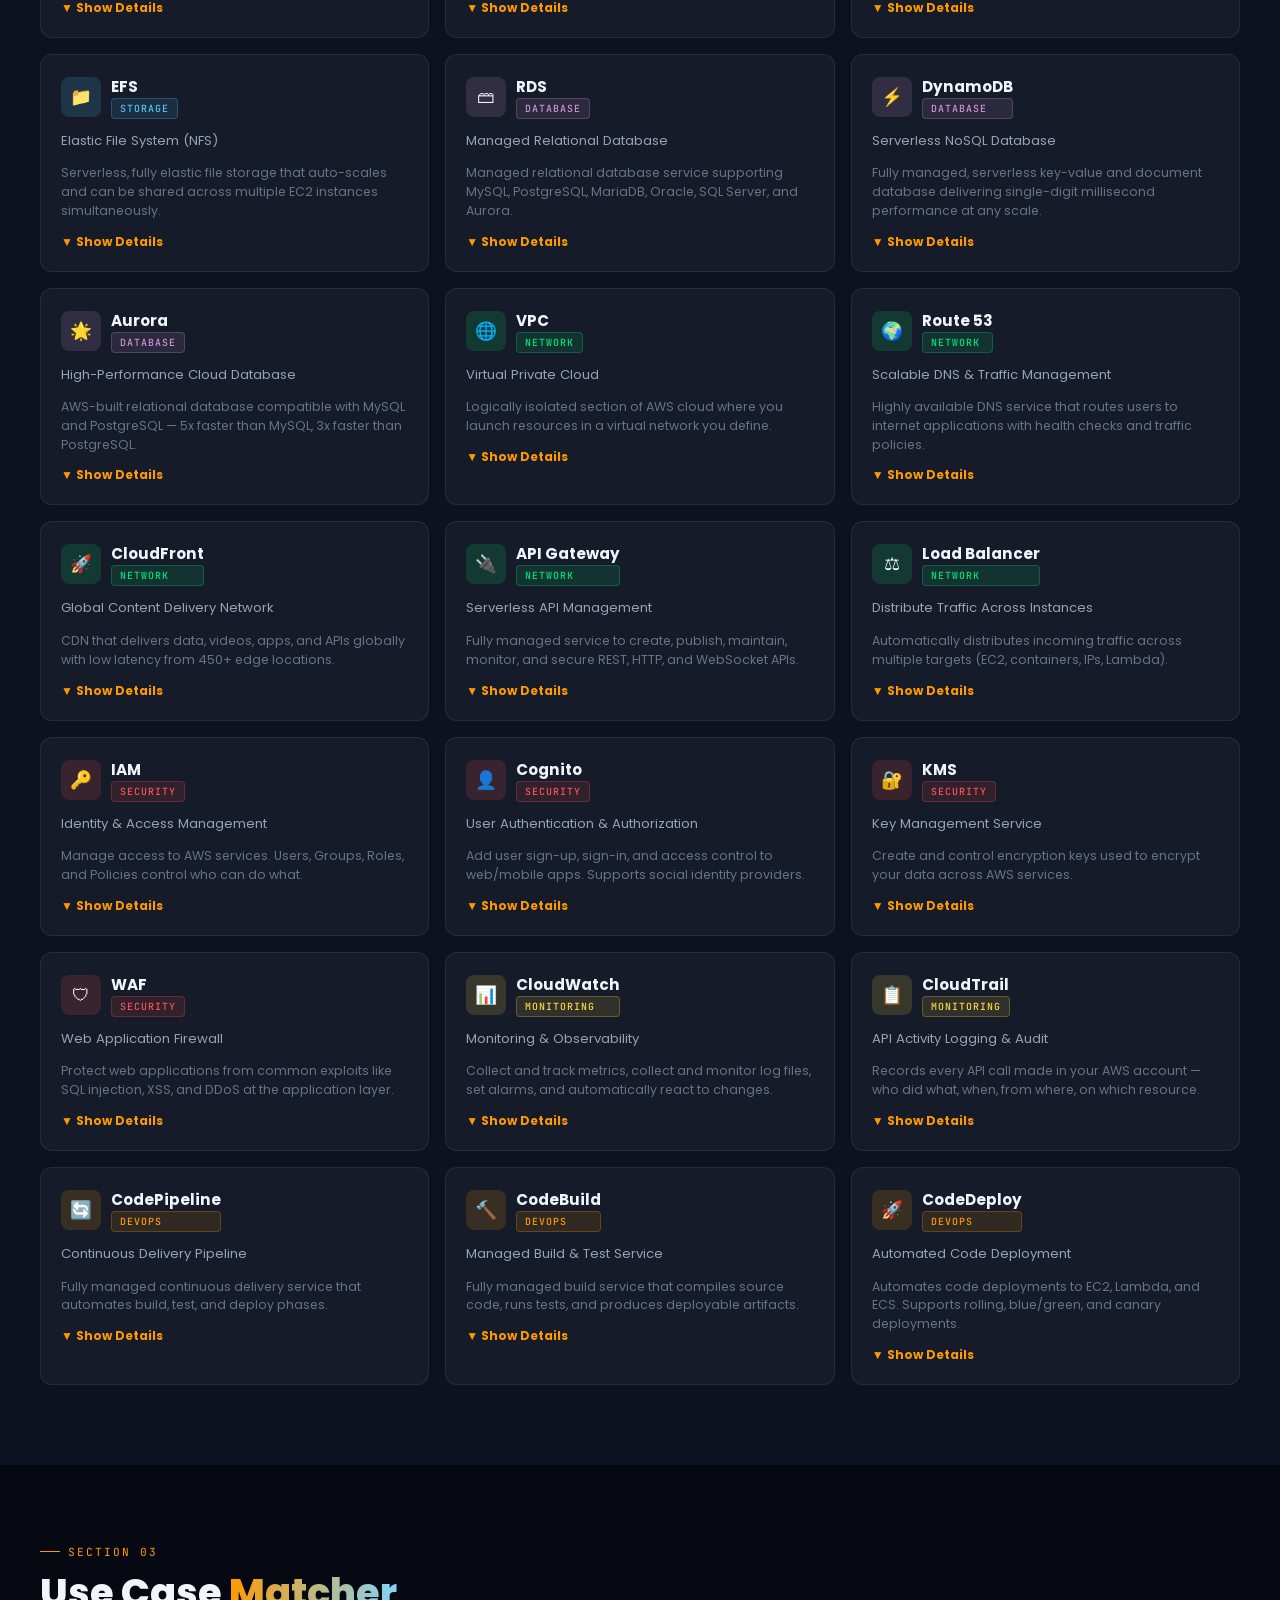
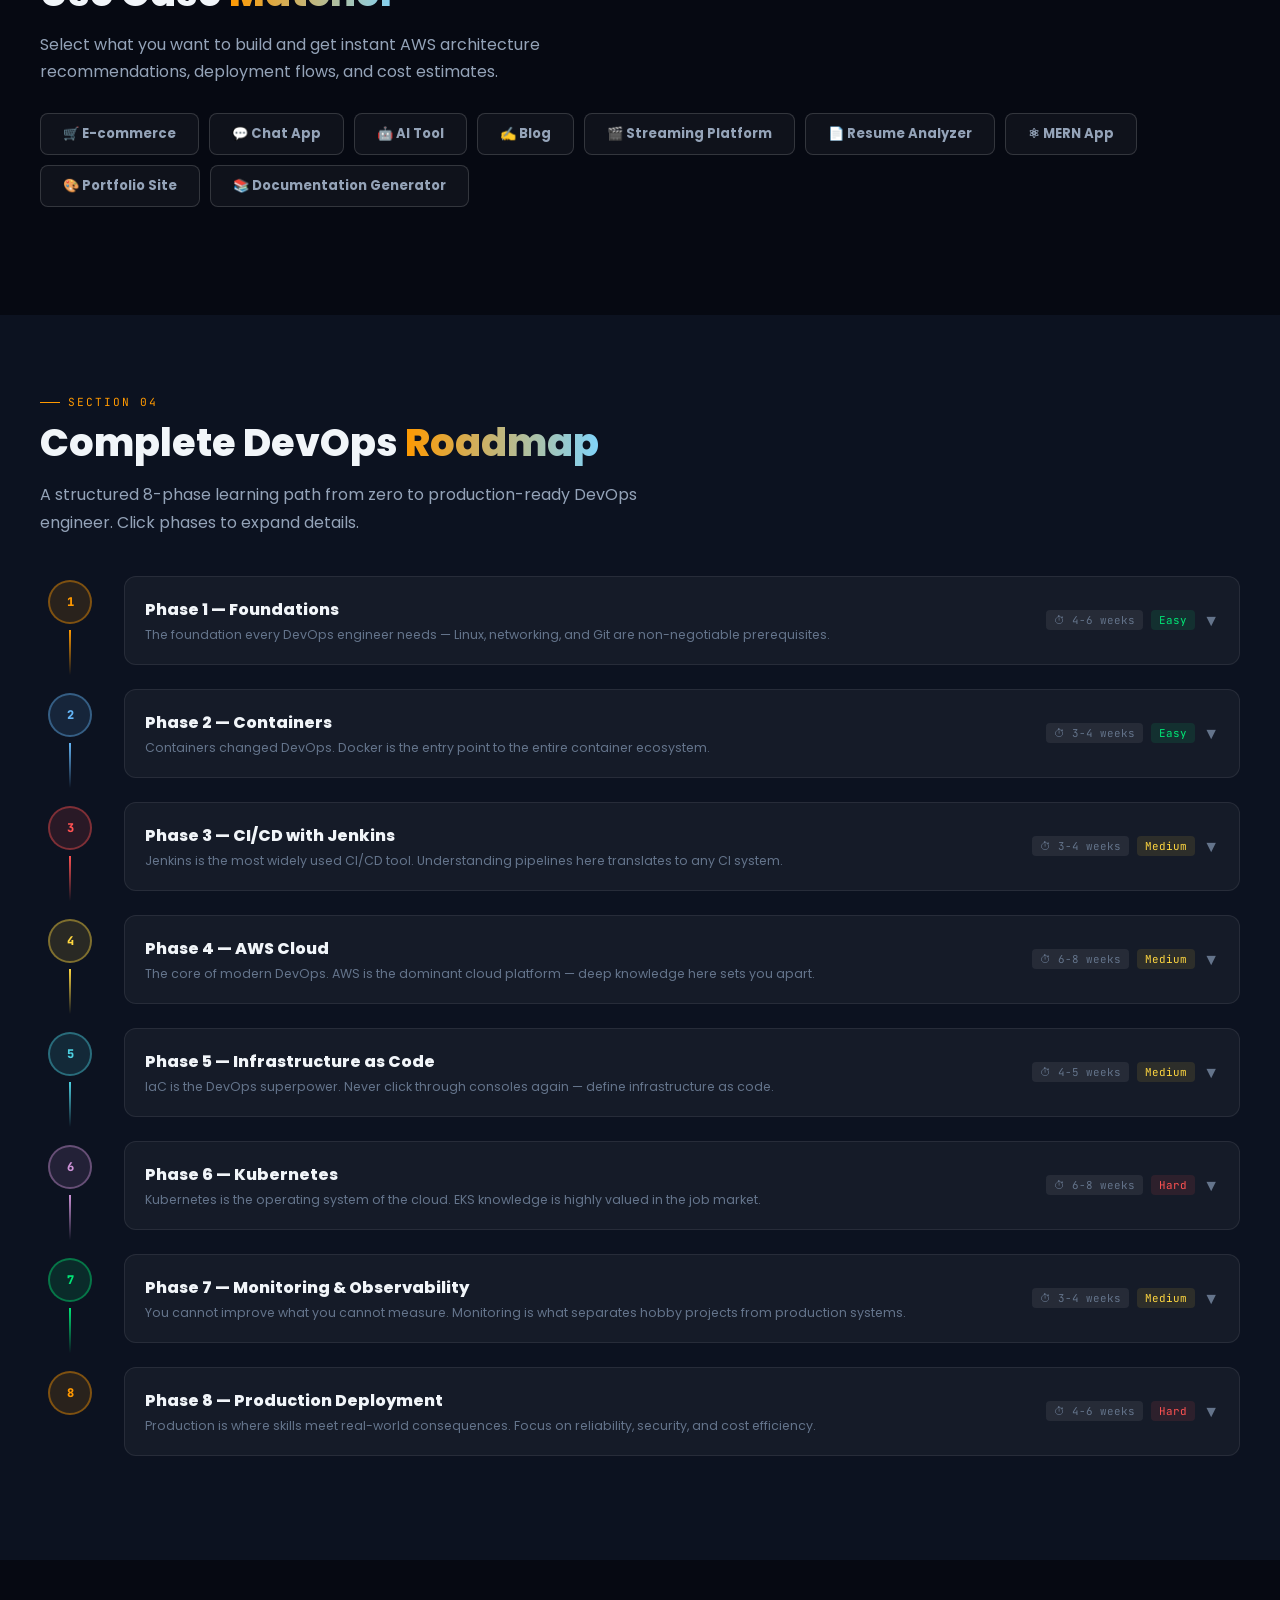
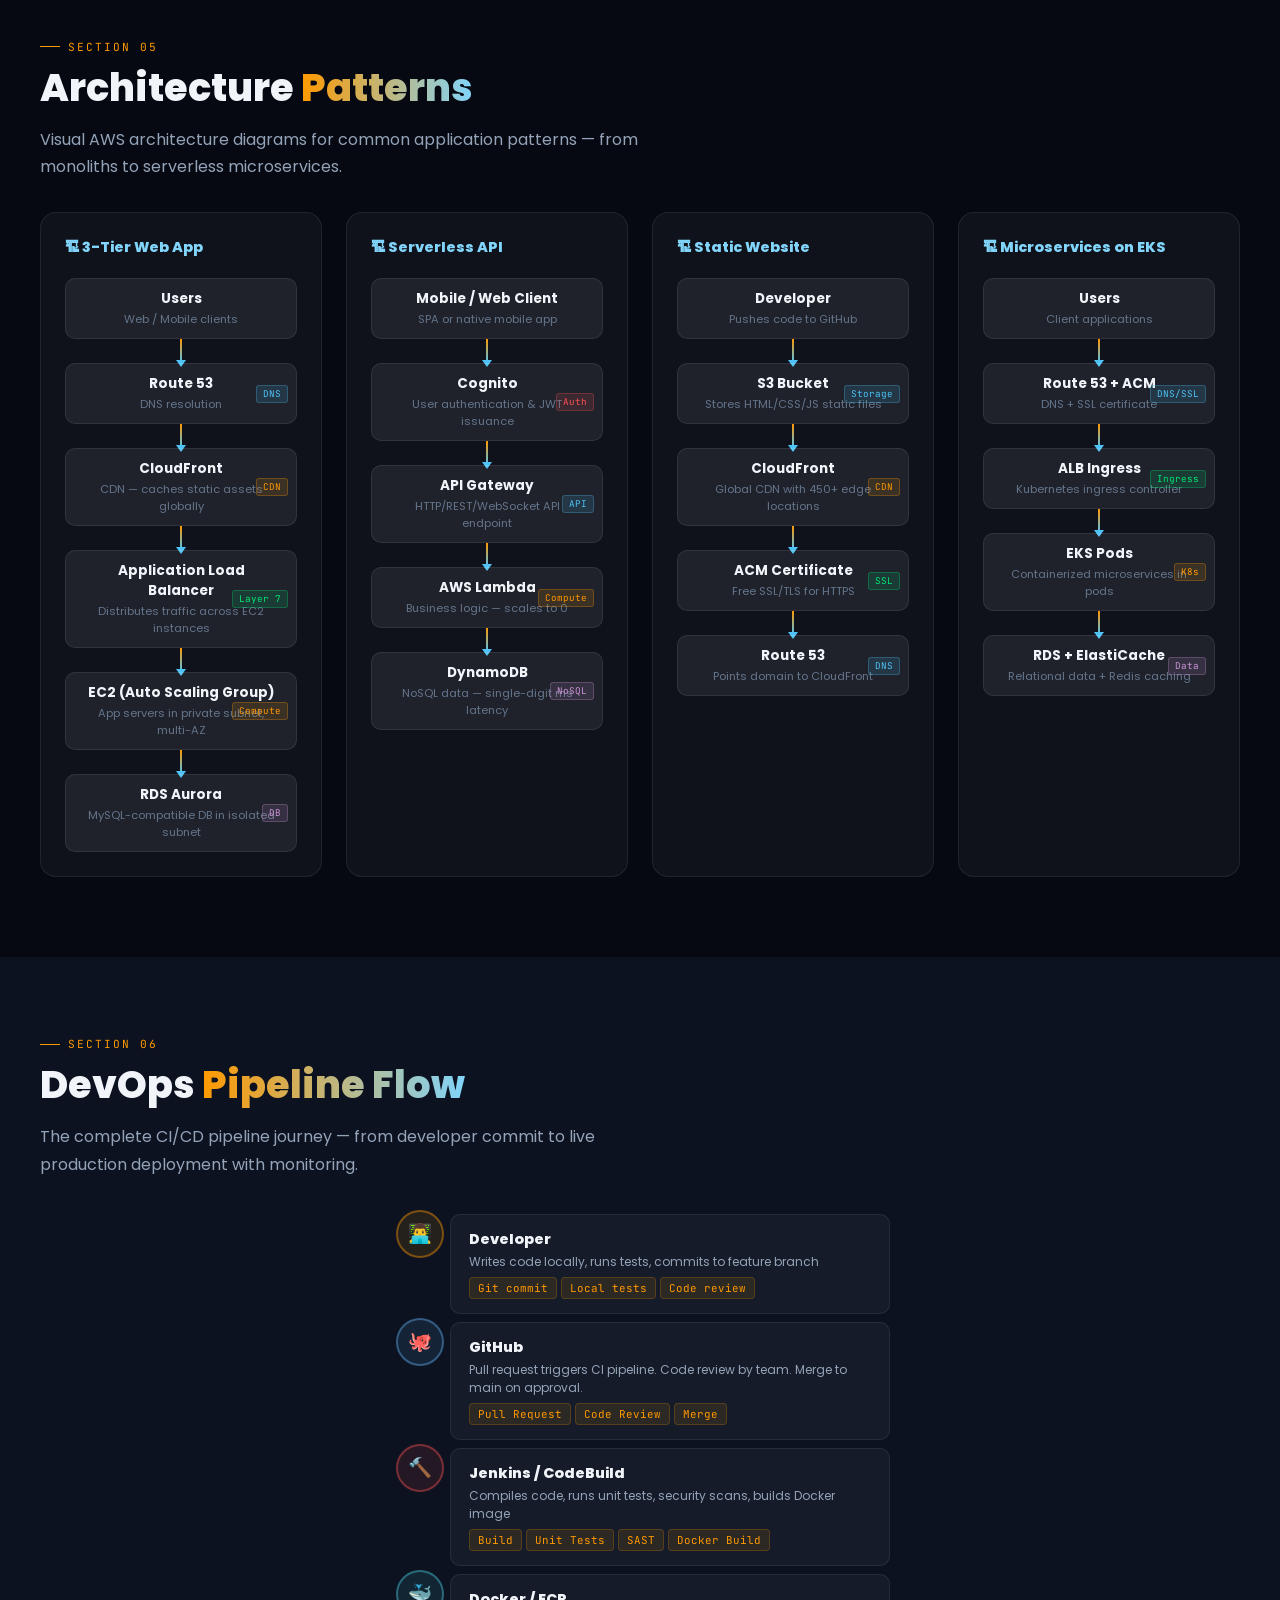
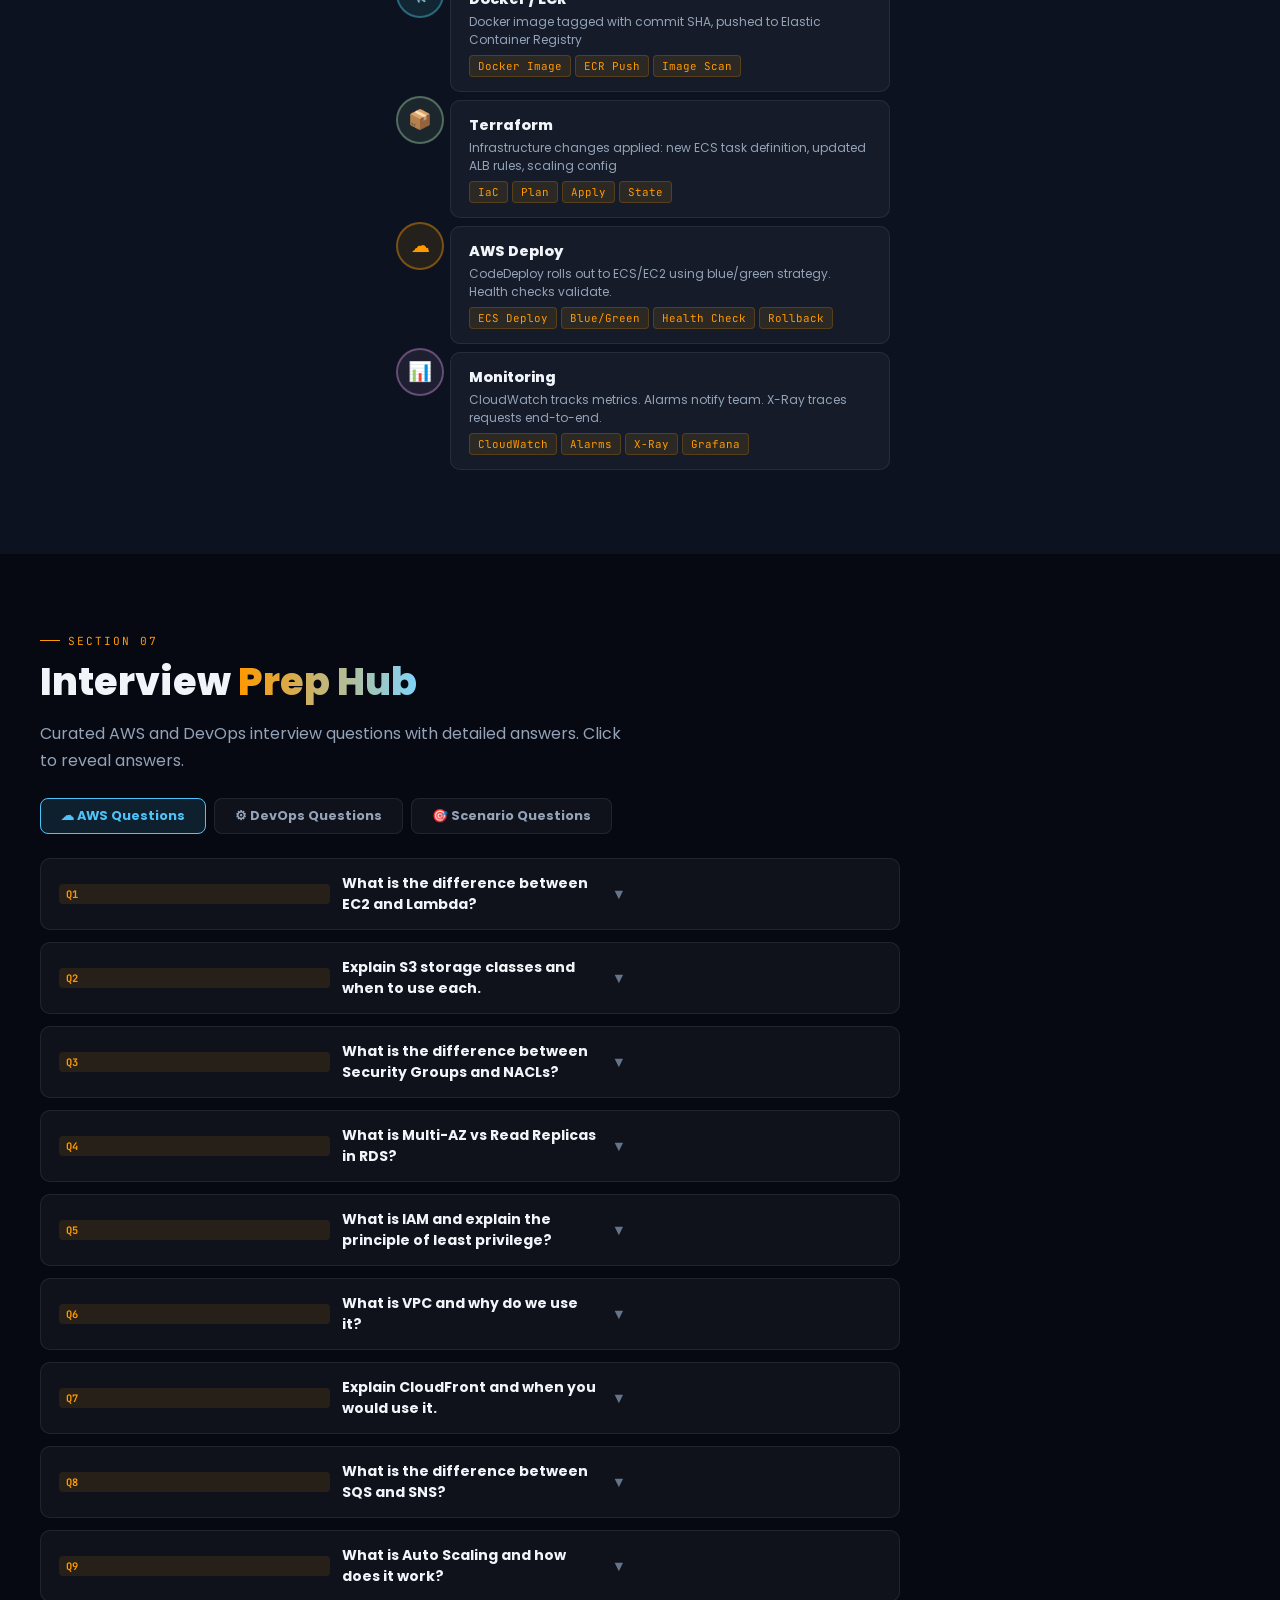
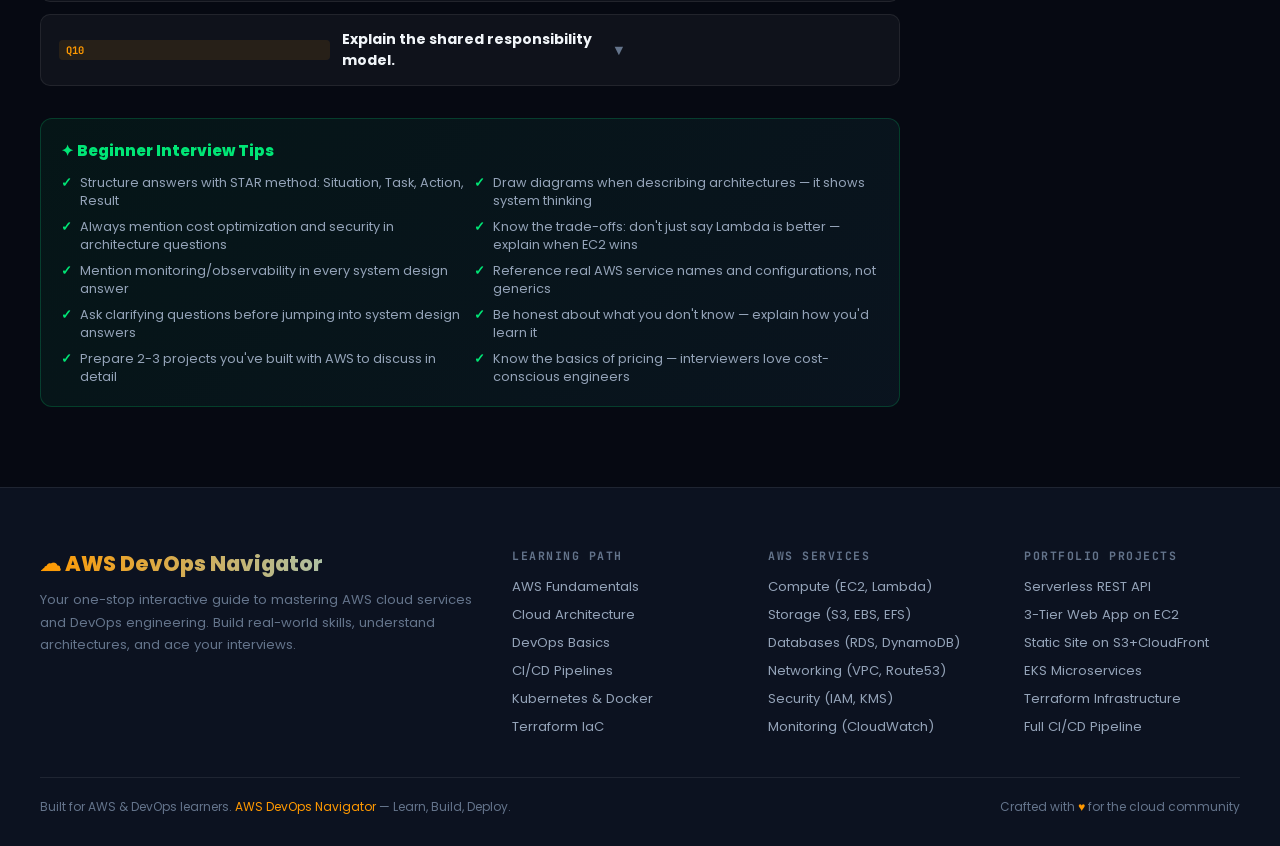
==== commit a1e87e64: "New commit" ====
--- a/app/index.html
+++ b/app/index.html
@@ -542,7 +542,7 @@
   <div class="hero-chips" id="heroChips"></div>
   <div class="hero-badge">✦ AWS DEVOPS NAVIGATOR — LEARN. BUILD. DEPLOY.</div>
   <h1 class="hero-title">
-    <span class="line1">Exploring AWS &</span> 
+    <span class="line1">Ashok AWS &</span> 
     <span class="line2">DevOps Engineer</span>
   </h1>
   <p class="hero-sub">Your complete interactive guide to AWS services, DevOps pipelines, real-world architectures, and career roadmaps — all in one place.</p>
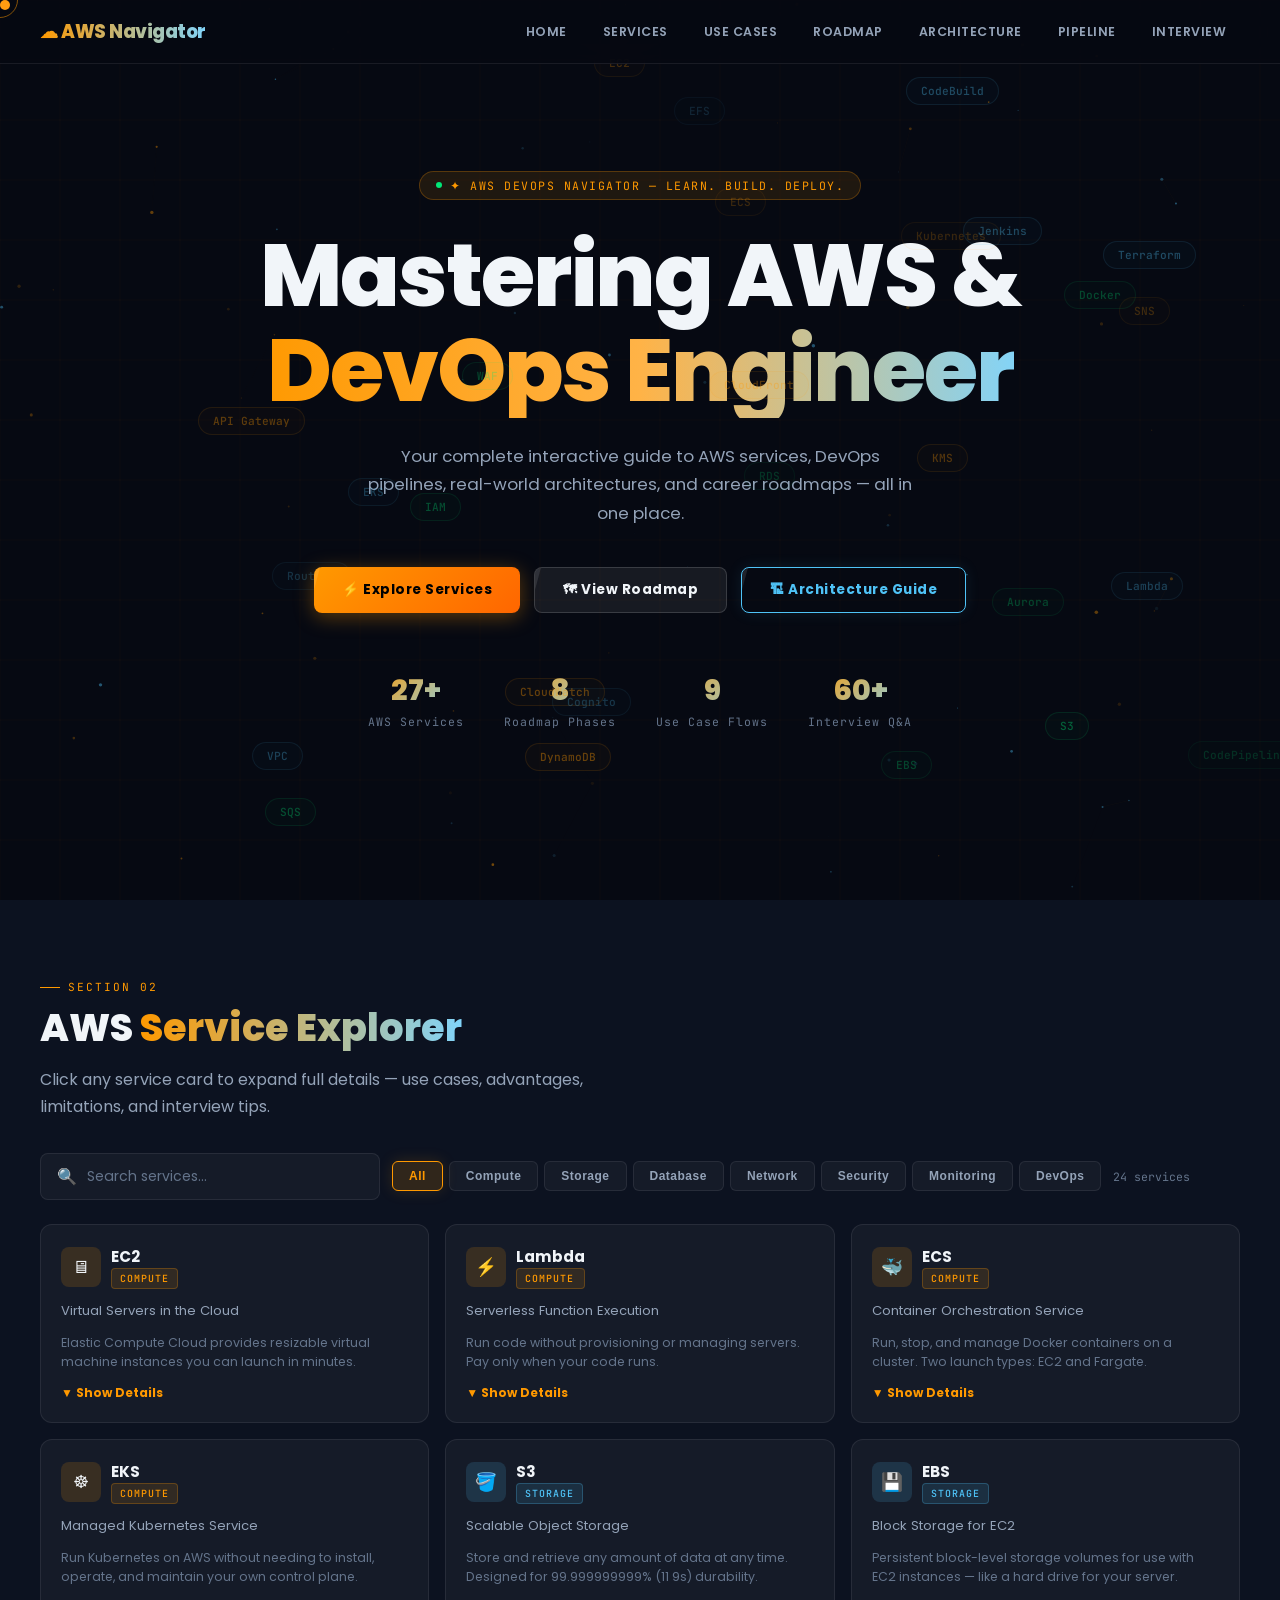
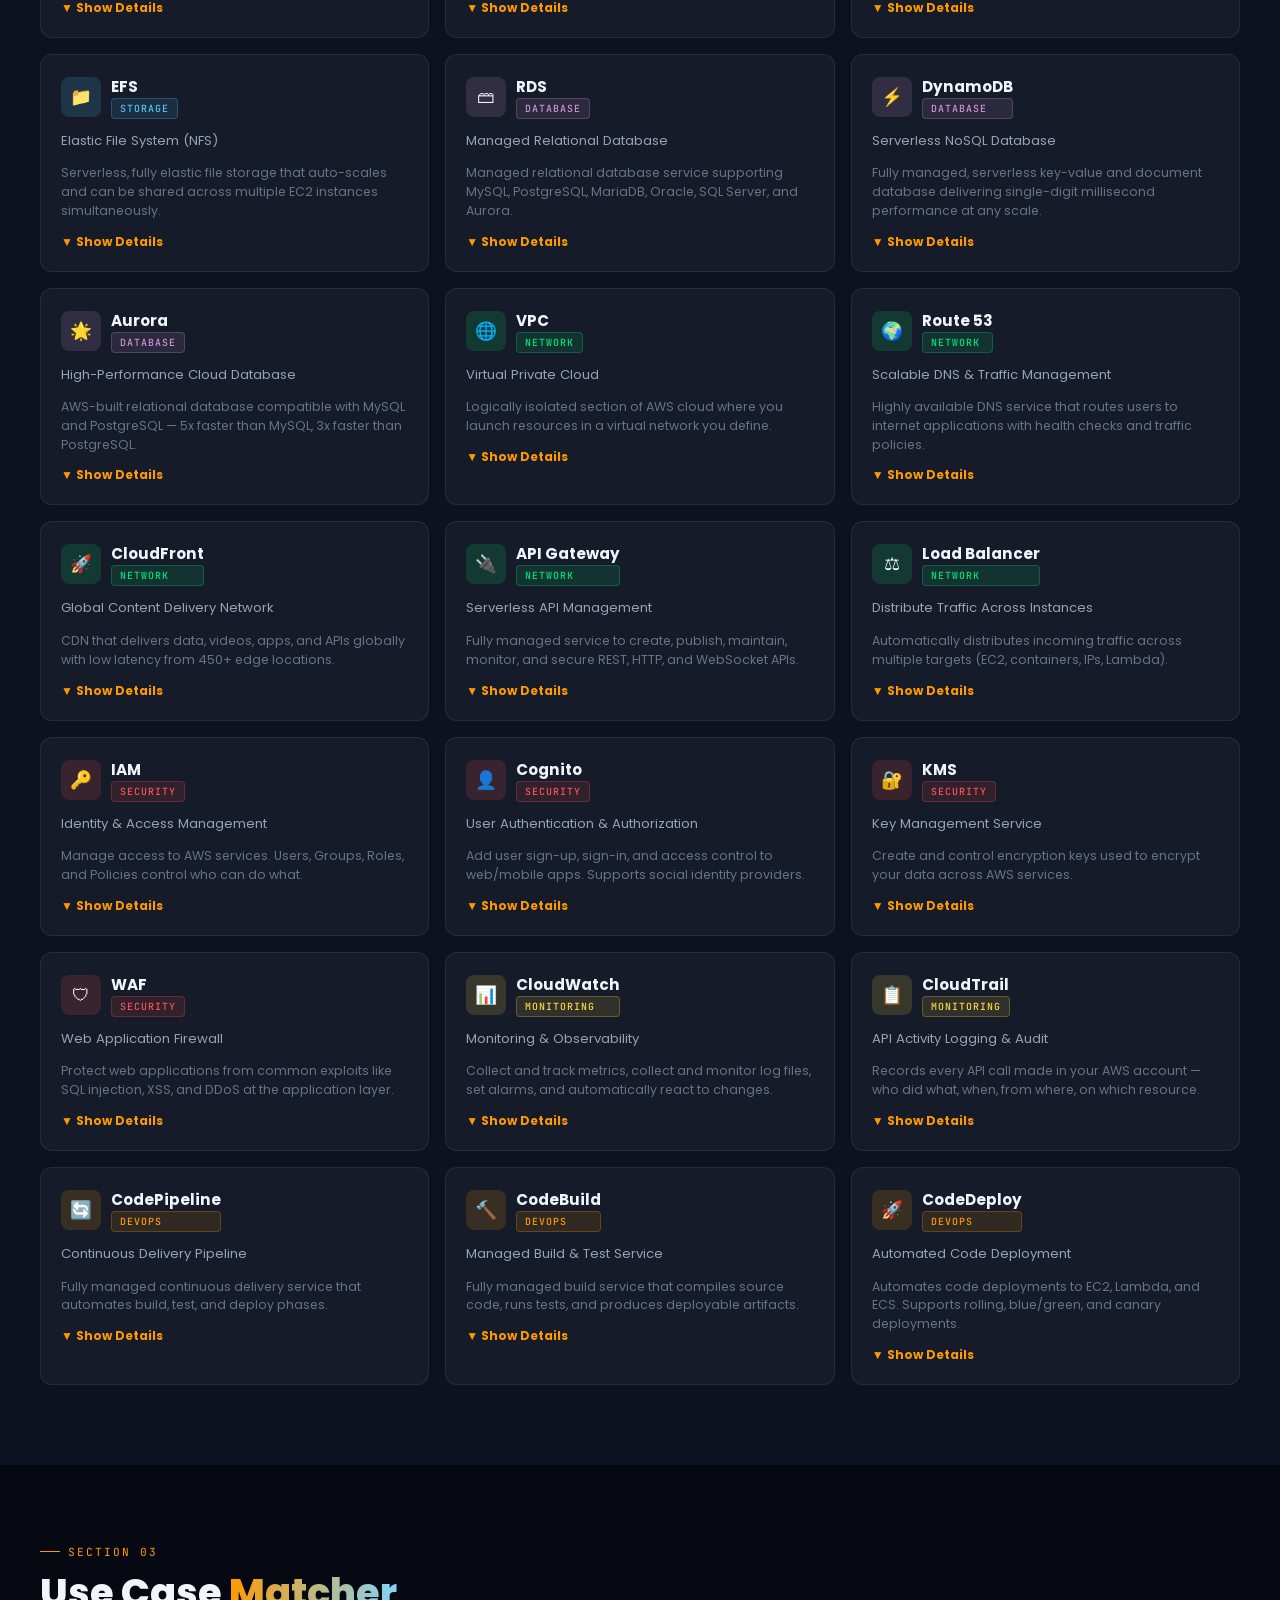
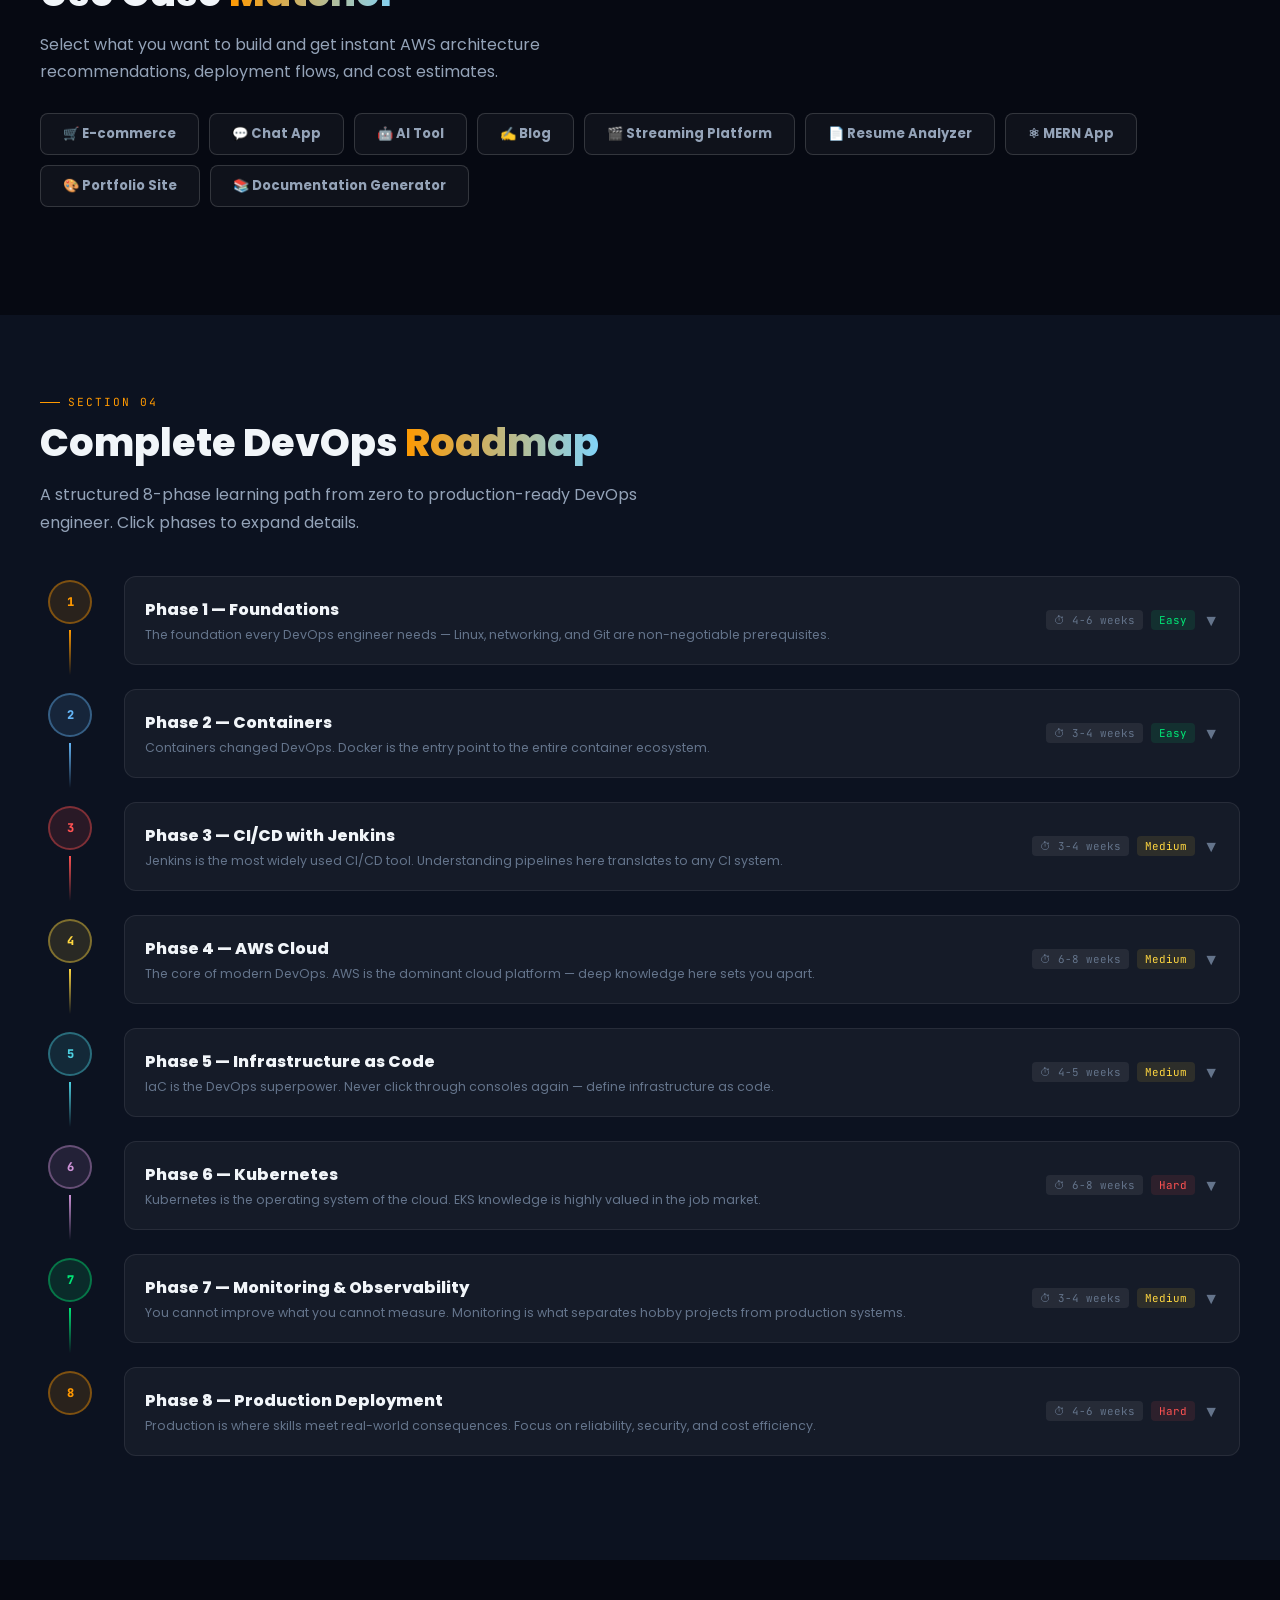
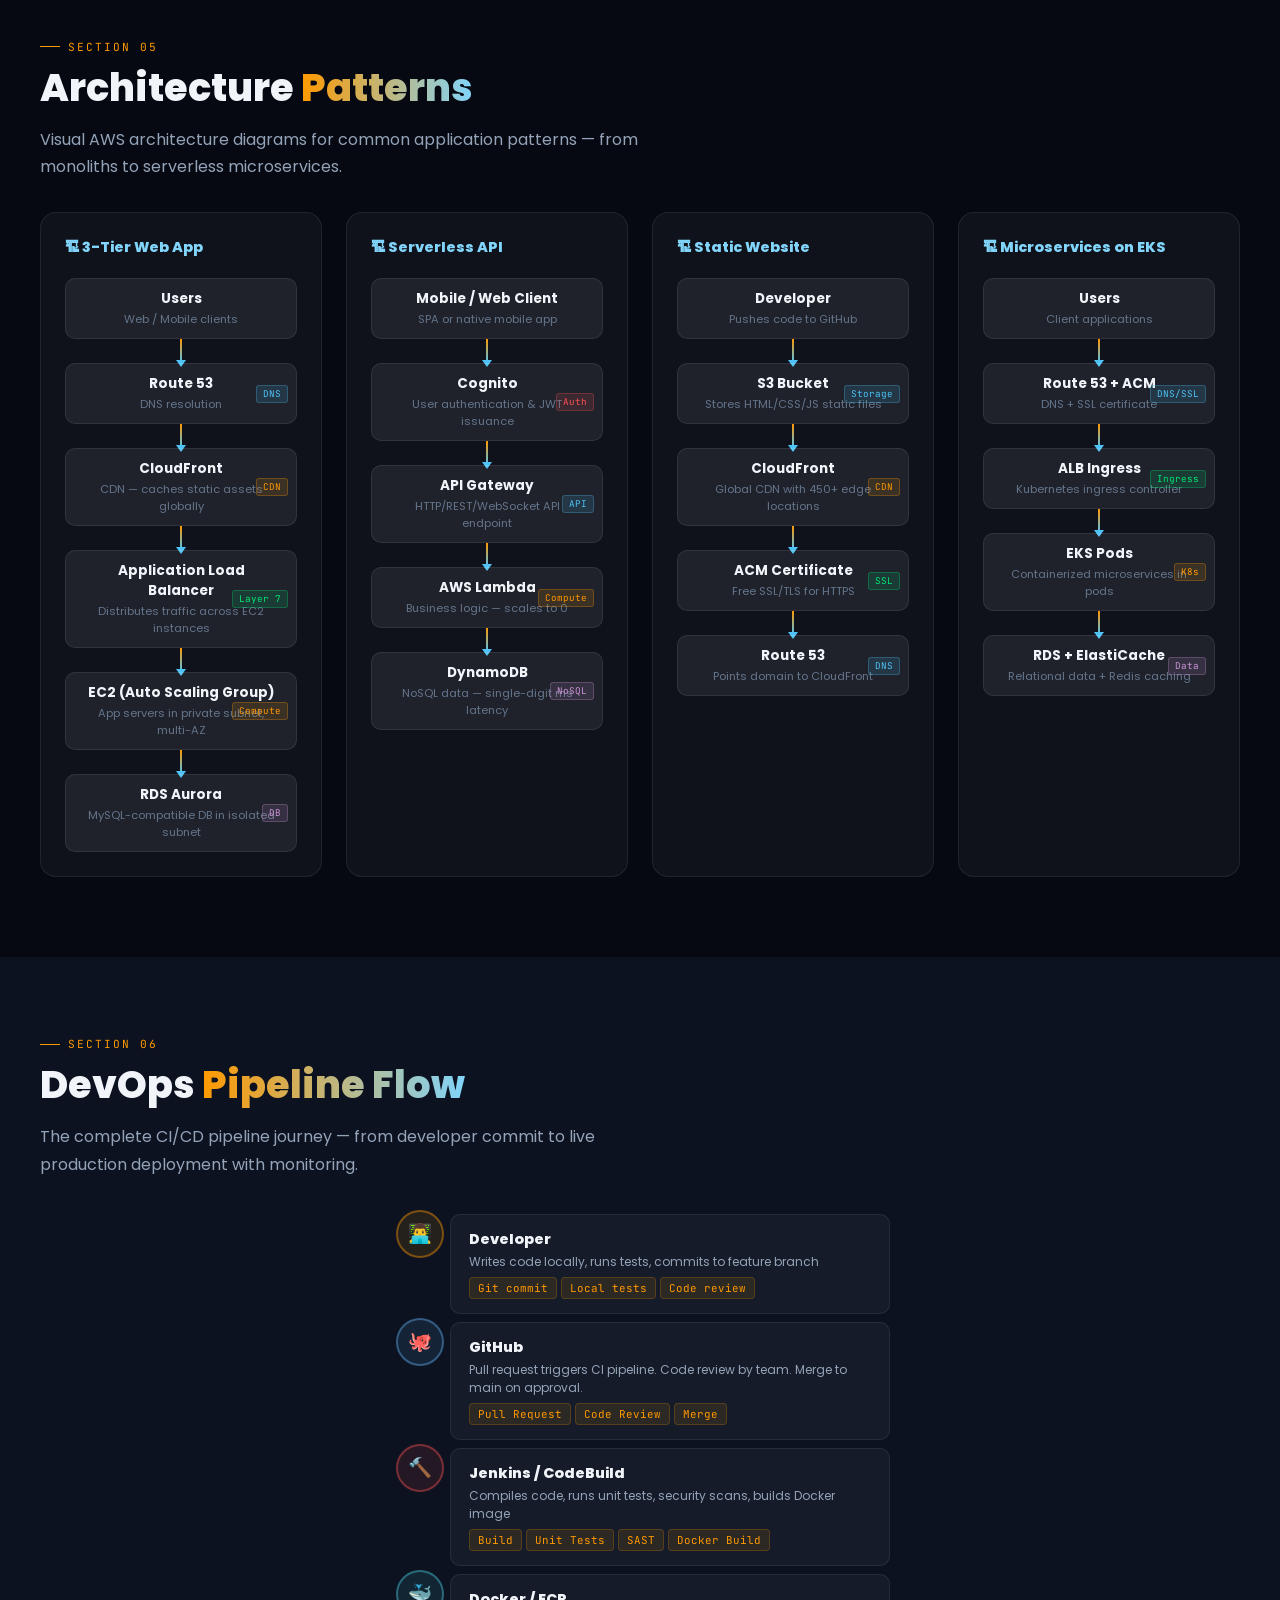
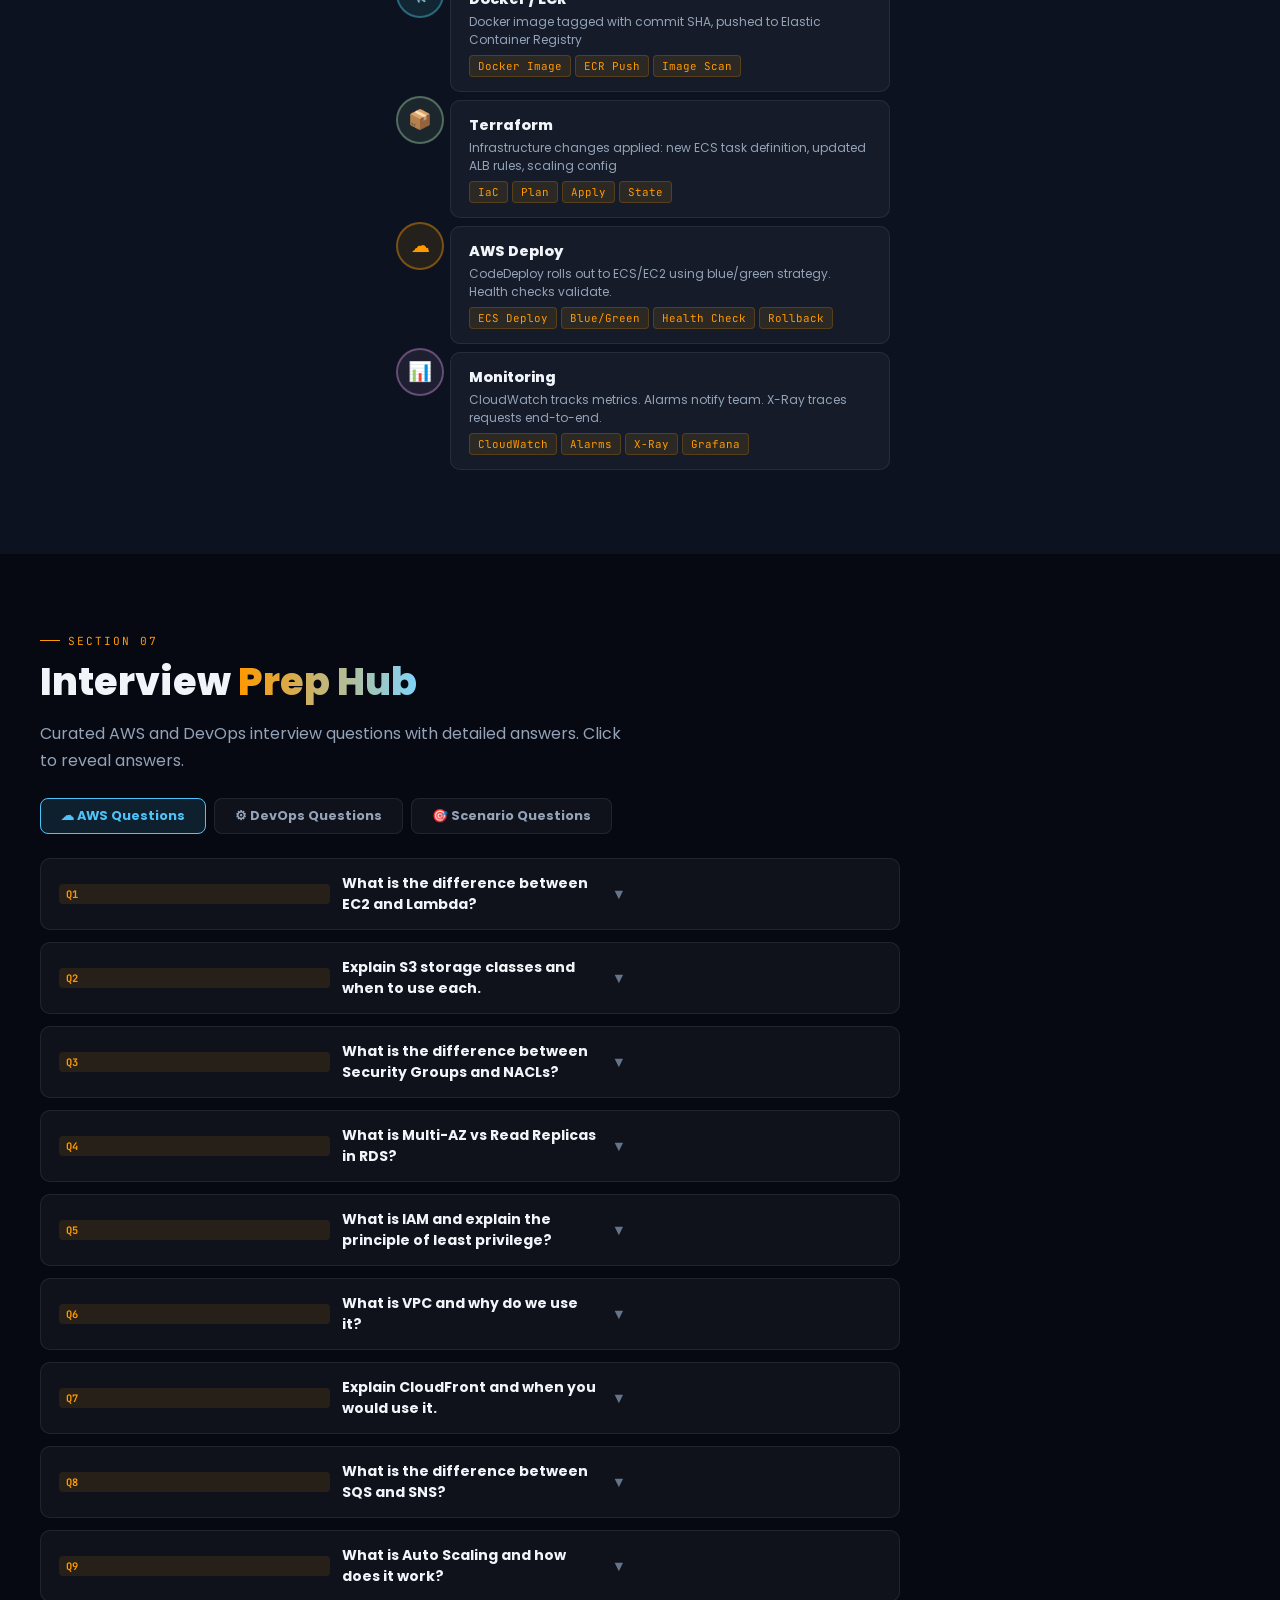
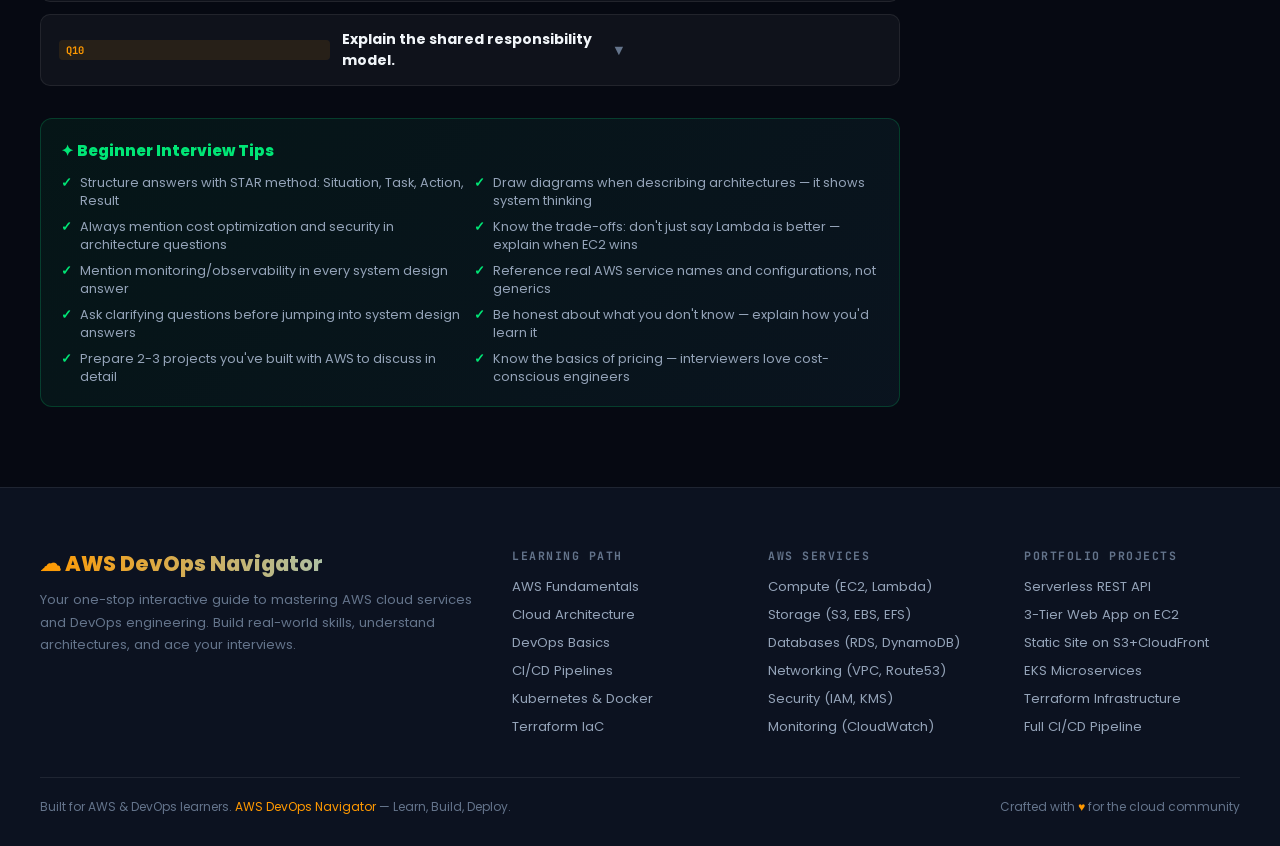
==== commit 7335cff7: "Final CI test" ====
--- a/app/index.html
+++ b/app/index.html
@@ -542,7 +542,7 @@
   <div class="hero-chips" id="heroChips"></div>
   <div class="hero-badge">✦ AWS DEVOPS NAVIGATOR — LEARN. BUILD. DEPLOY.</div>
   <h1 class="hero-title">
-    <span class="line1">Ashok AWS &</span> 
+    <span class="line1">Mastering AWS &</span> 
     <span class="line2">DevOps Engineer</span>
   </h1>
   <p class="hero-sub">Your complete interactive guide to AWS services, DevOps pipelines, real-world architectures, and career roadmaps — all in one place.</p>
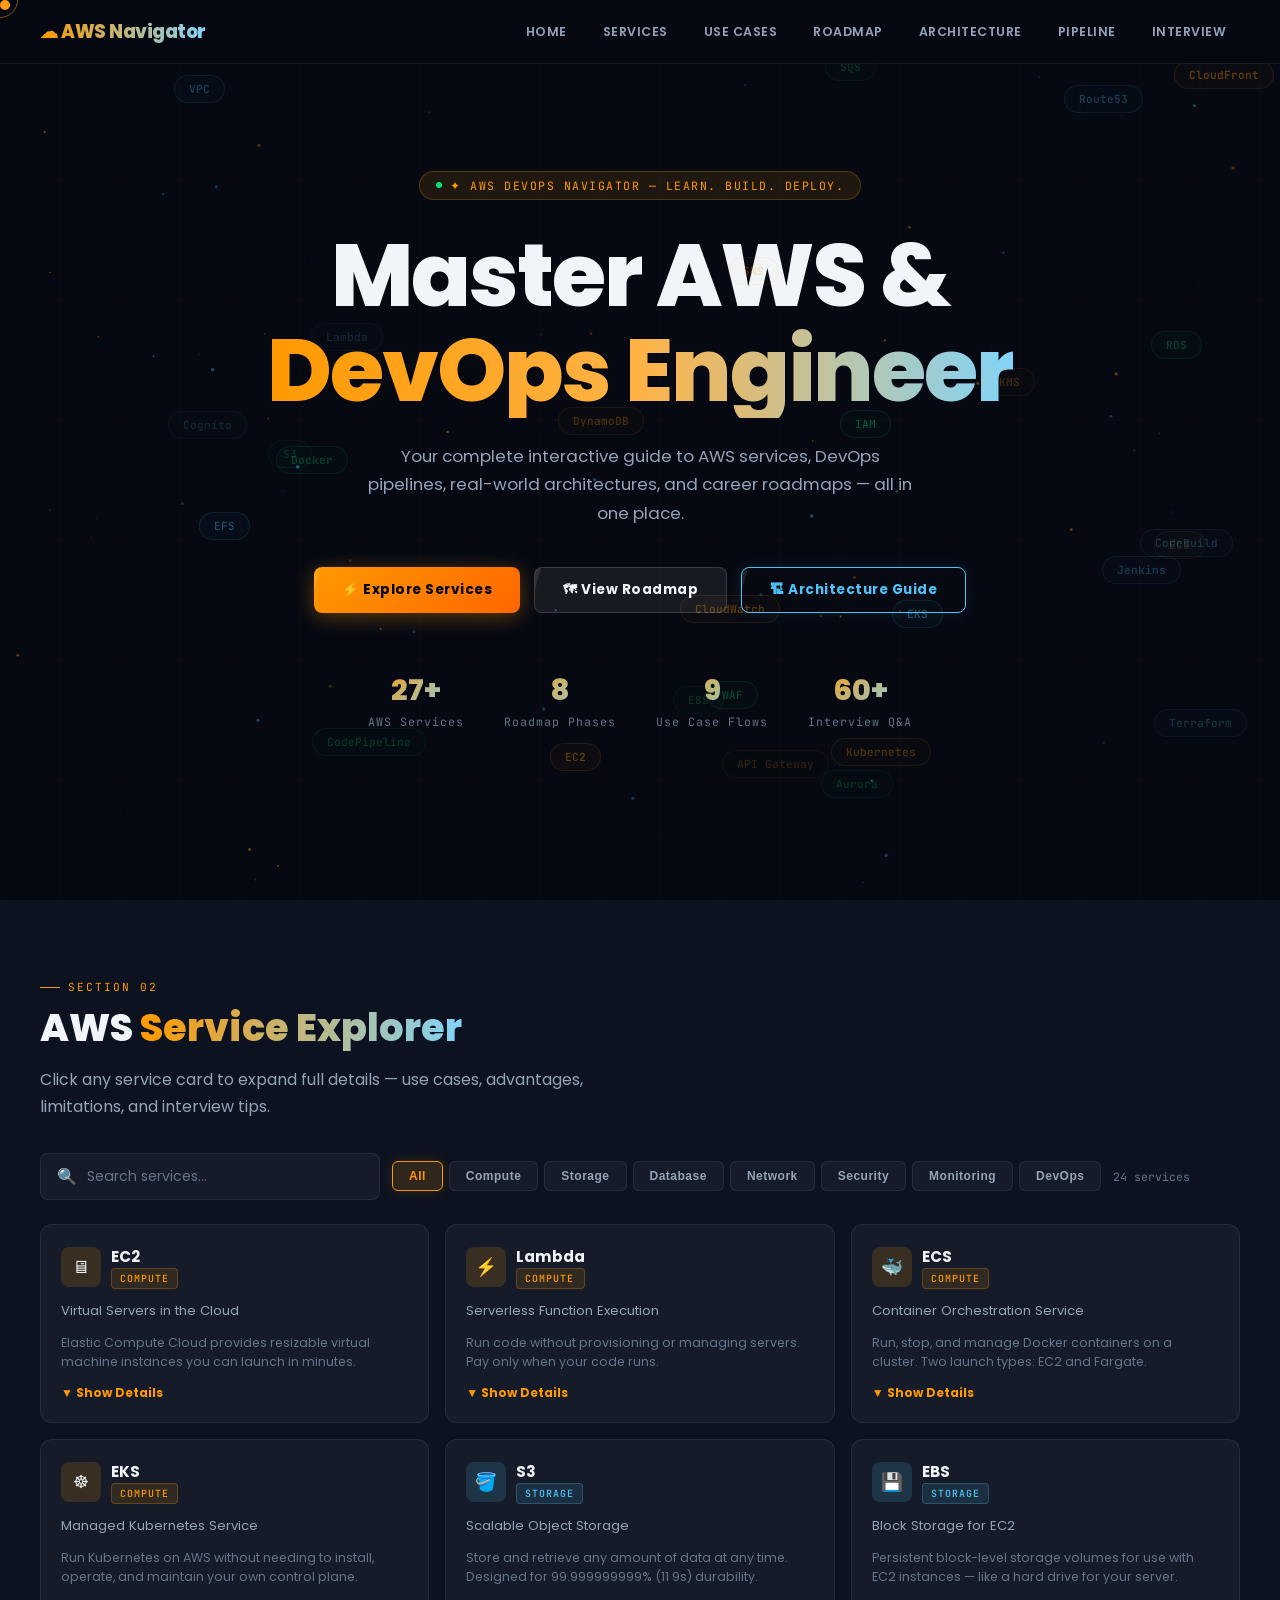
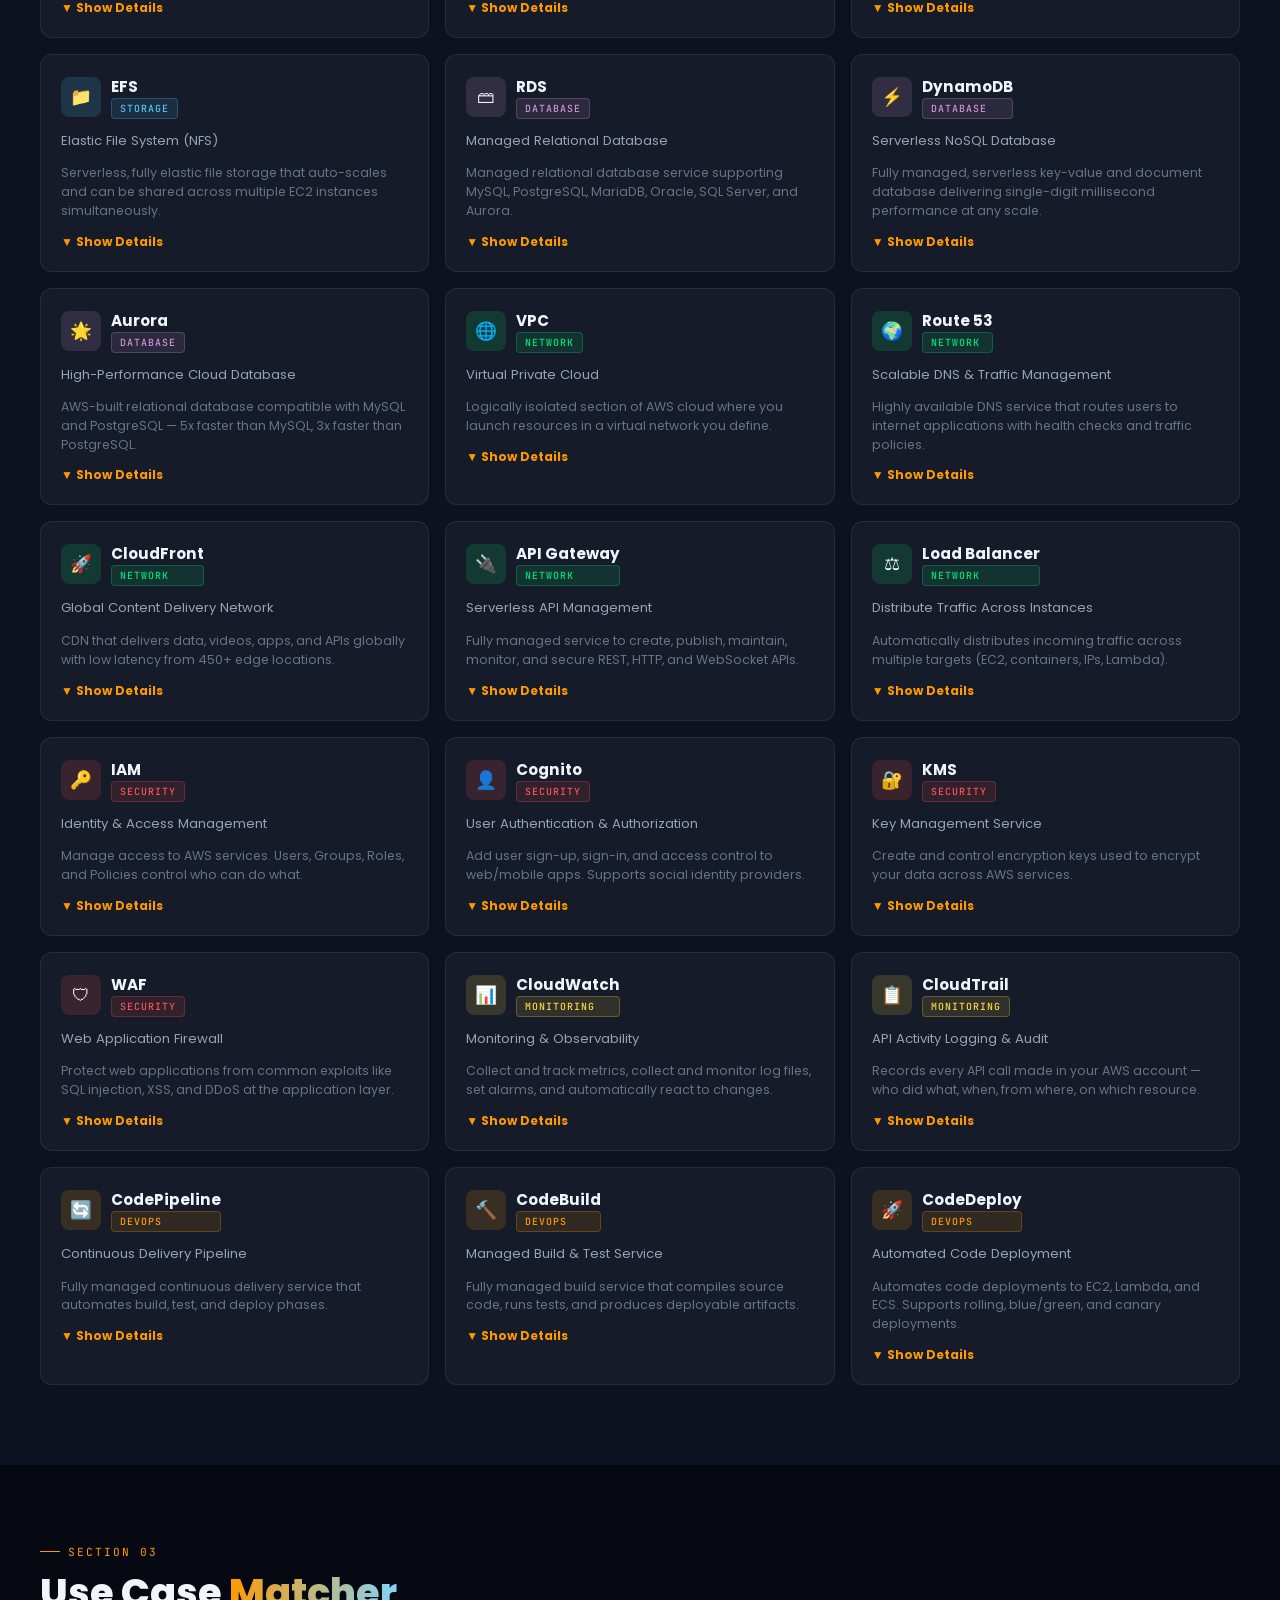
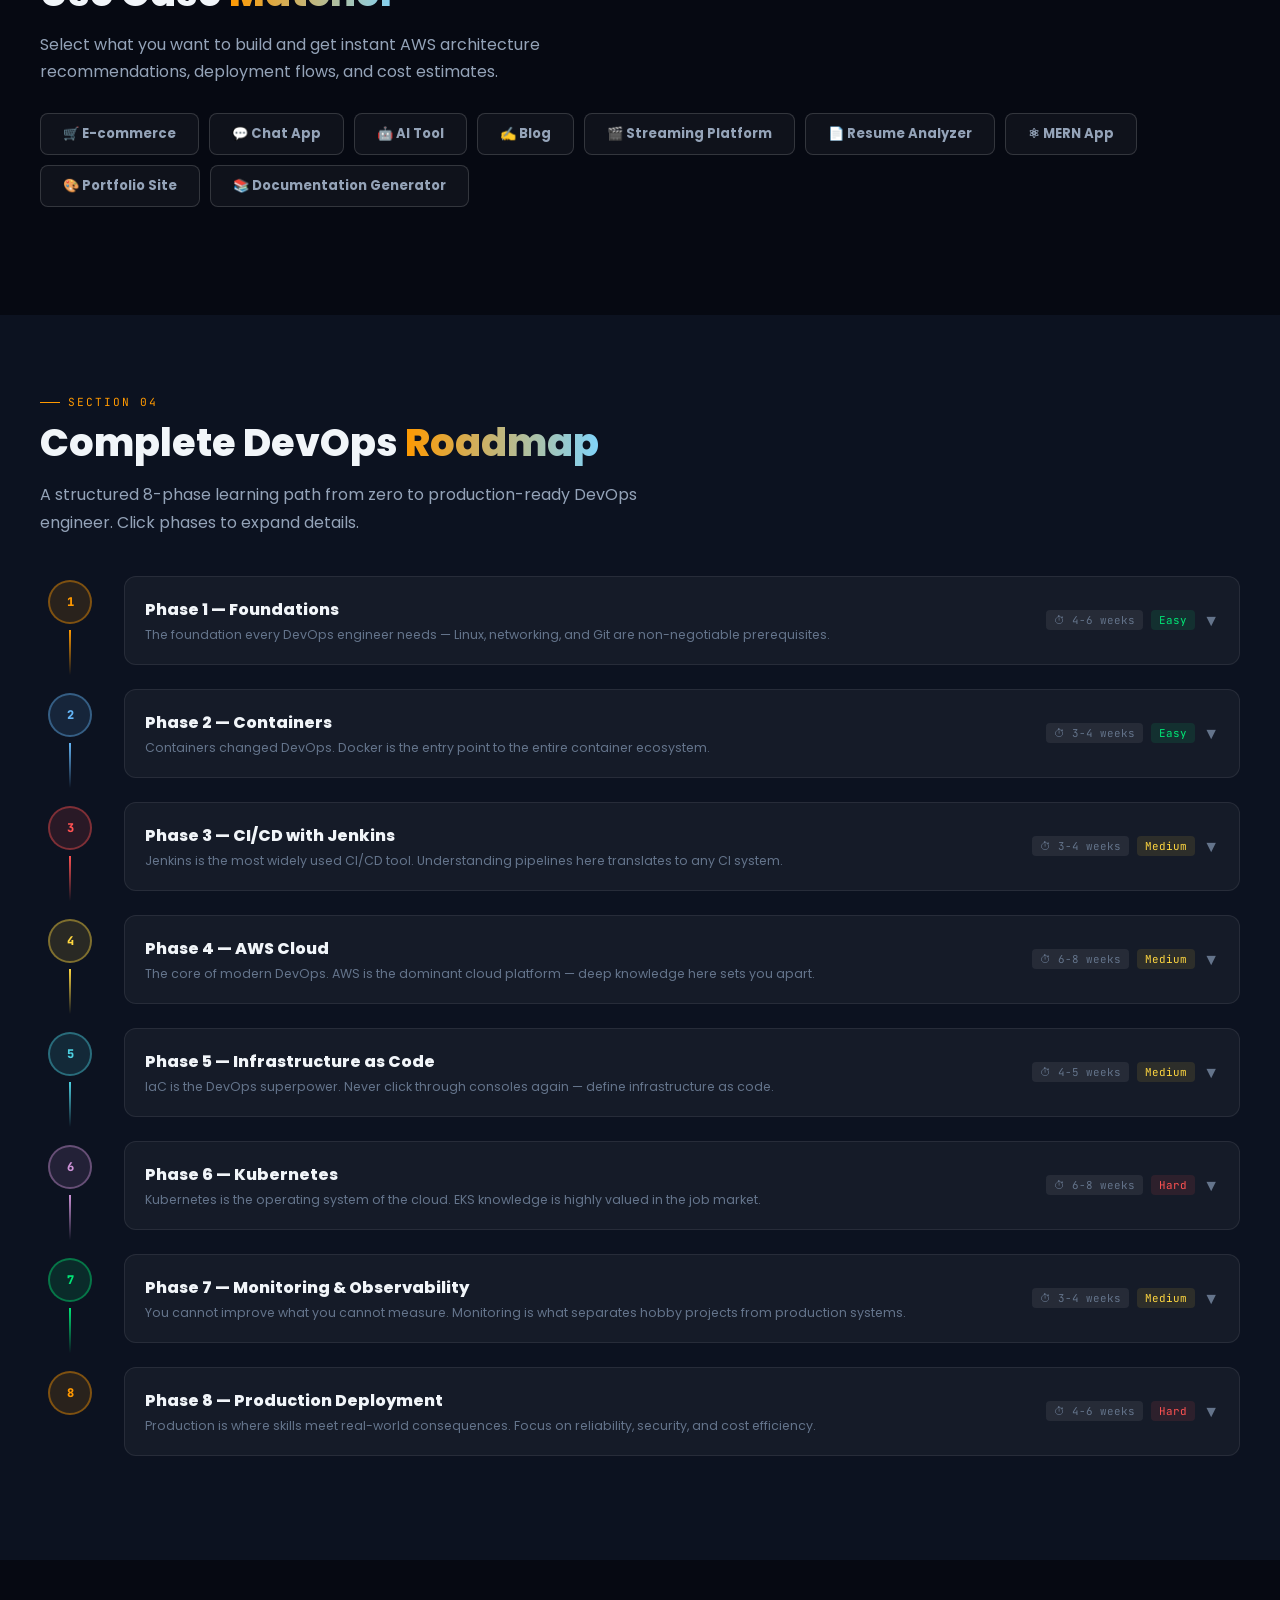
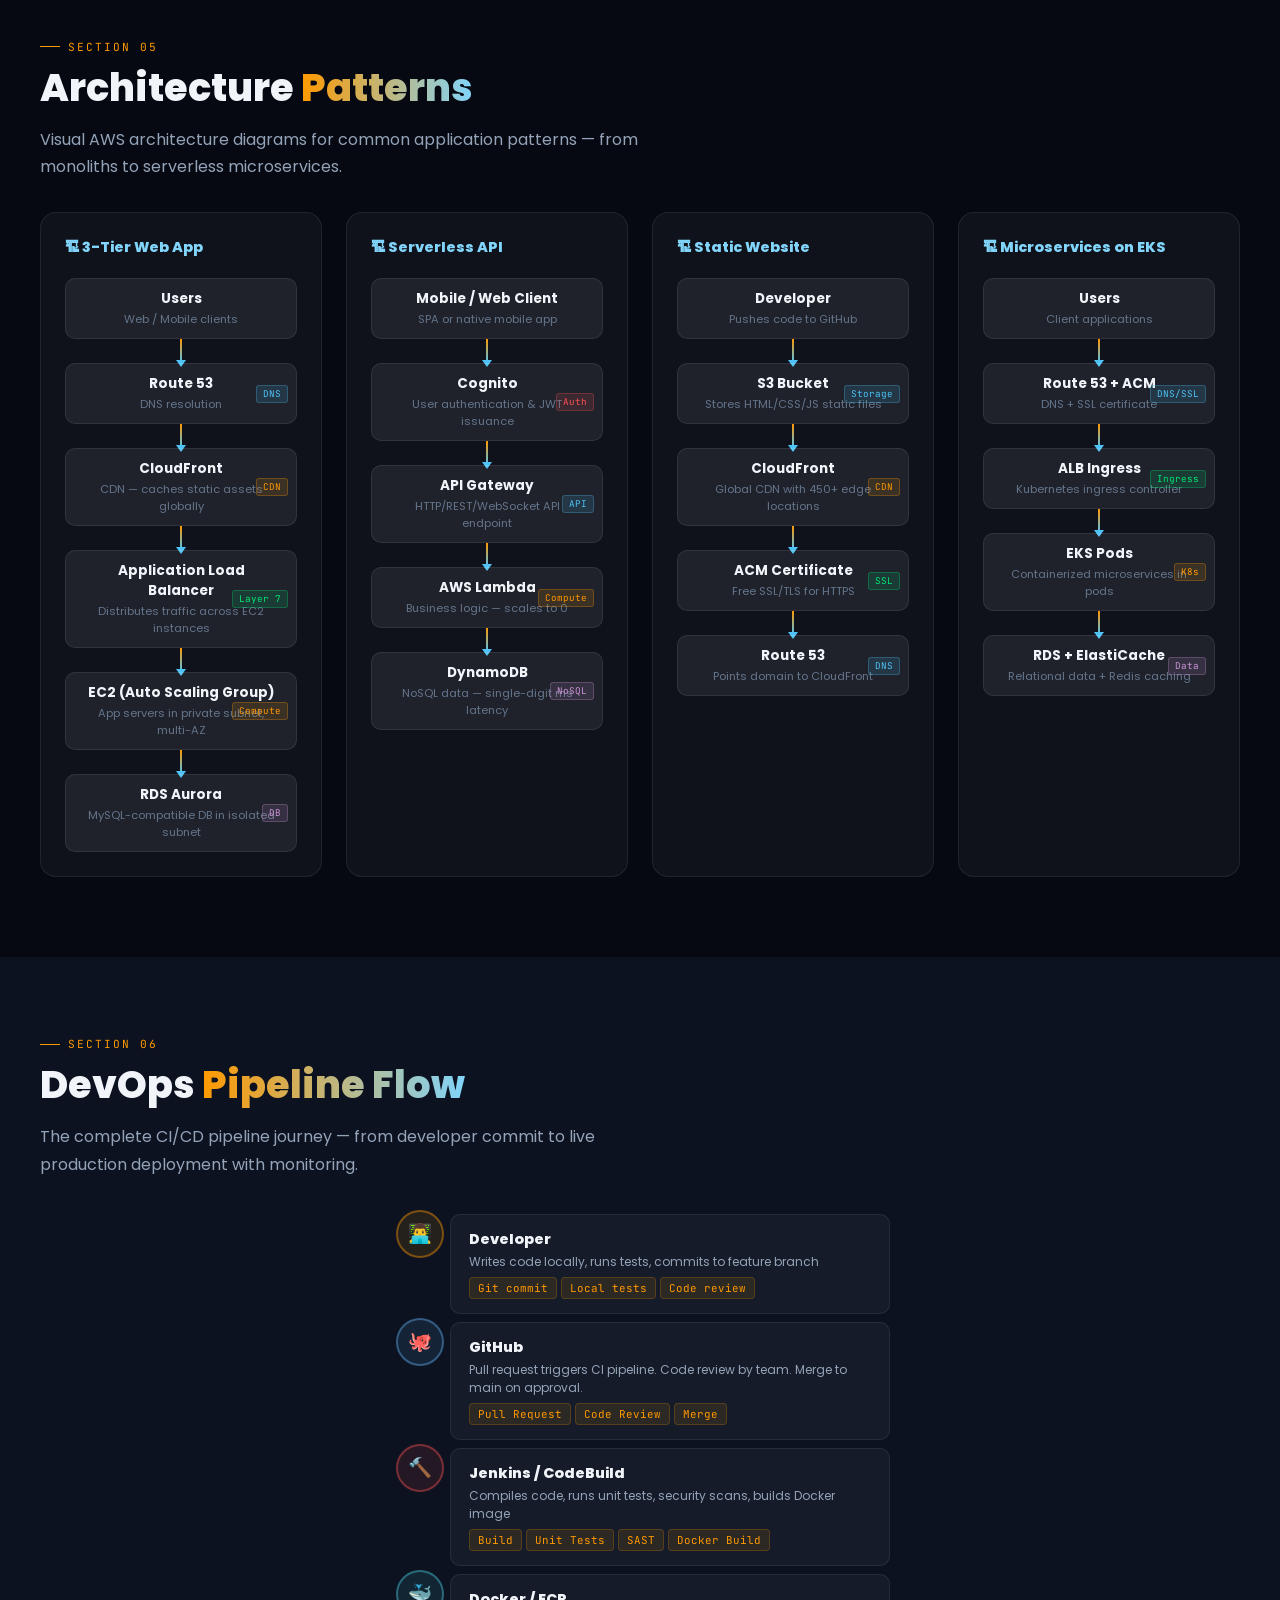
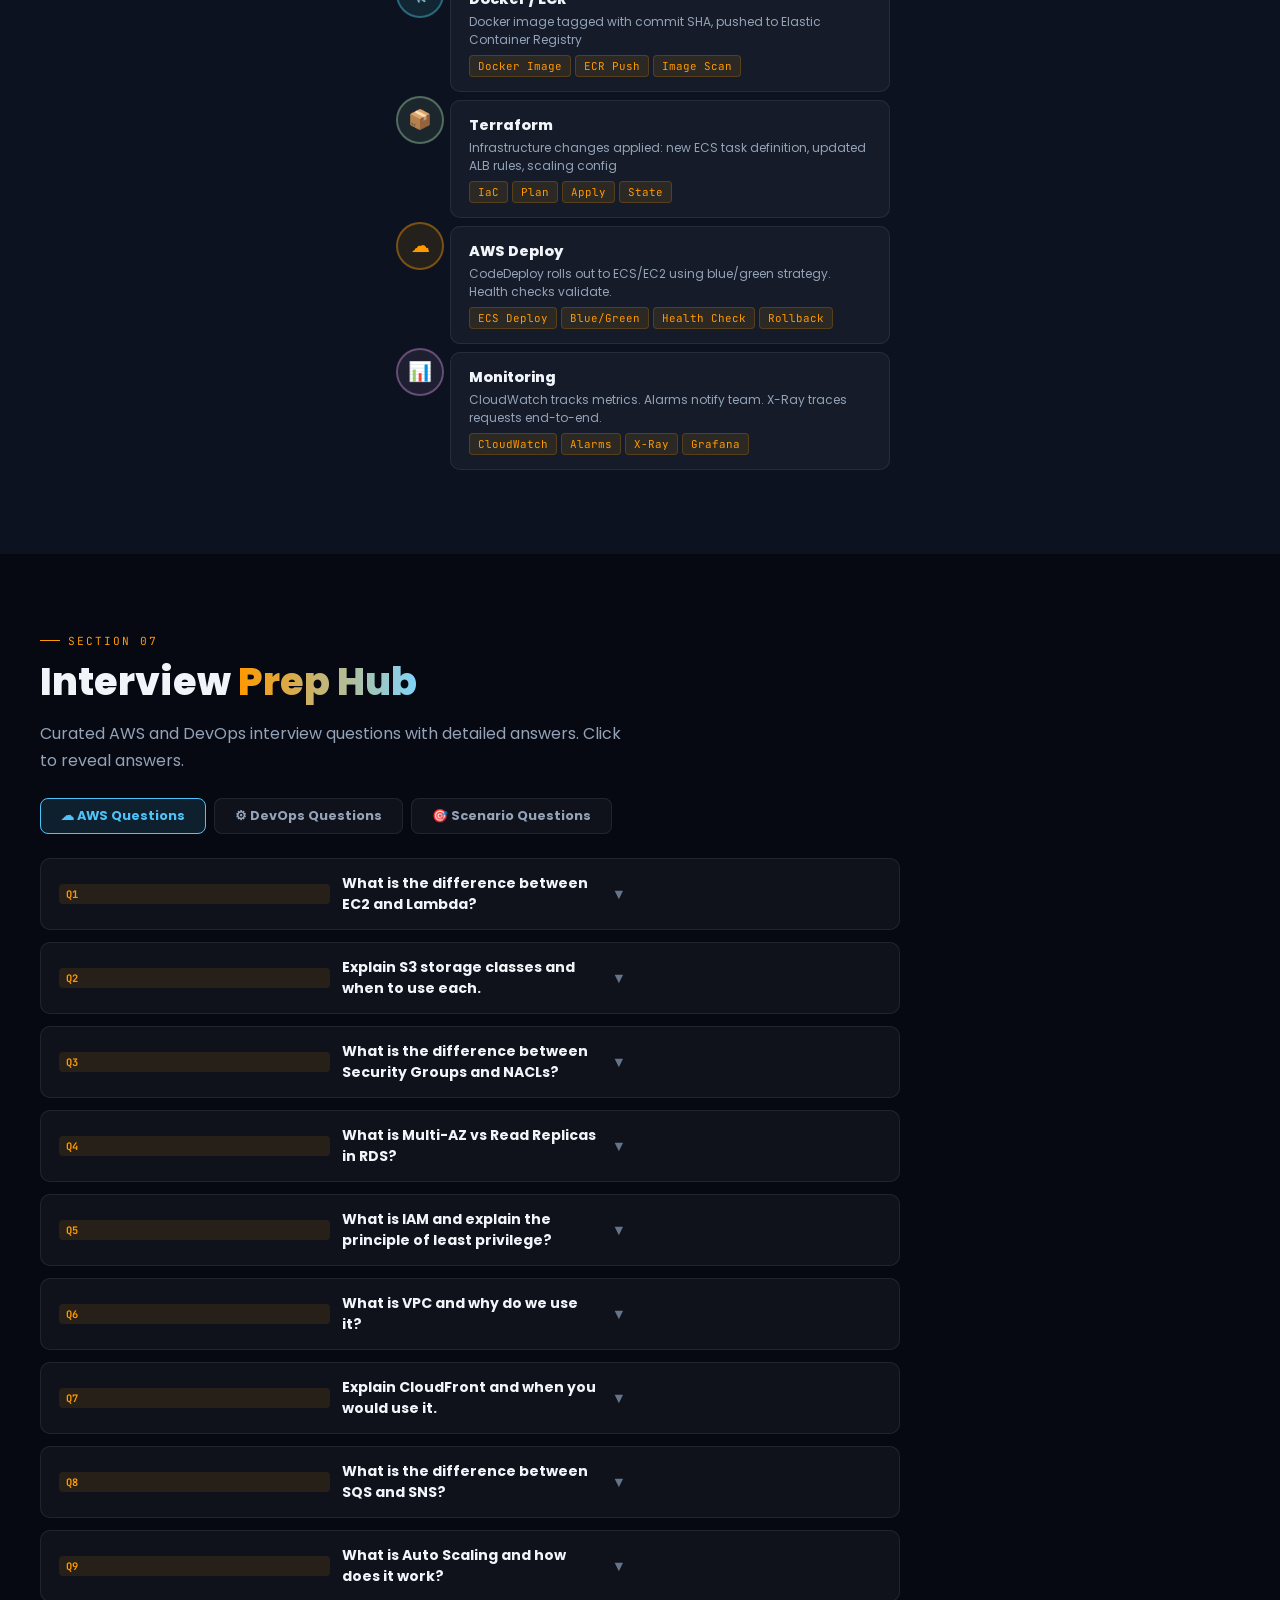
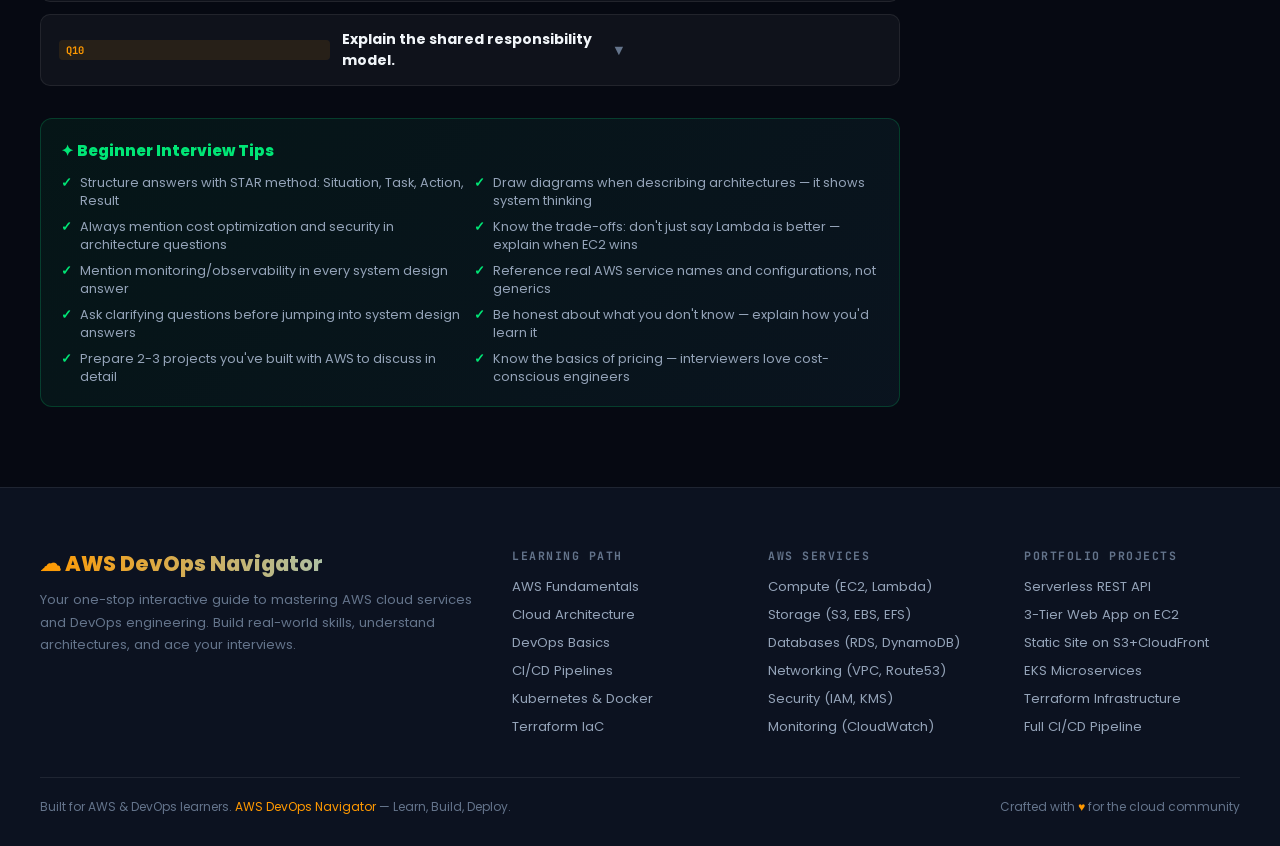
==== commit 51f12465: "release: v1.0 complete" ====
--- a/app/index.html
+++ b/app/index.html
@@ -542,7 +542,7 @@
   <div class="hero-chips" id="heroChips"></div>
   <div class="hero-badge">✦ AWS DEVOPS NAVIGATOR — LEARN. BUILD. DEPLOY.</div>
   <h1 class="hero-title">
-    <span class="line1">Mastering AWS &</span> 
+    <span class="line1">Master AWS &</span> 
     <span class="line2">DevOps Engineer</span>
   </h1>
   <p class="hero-sub">Your complete interactive guide to AWS services, DevOps pipelines, real-world architectures, and career roadmaps — all in one place.</p>
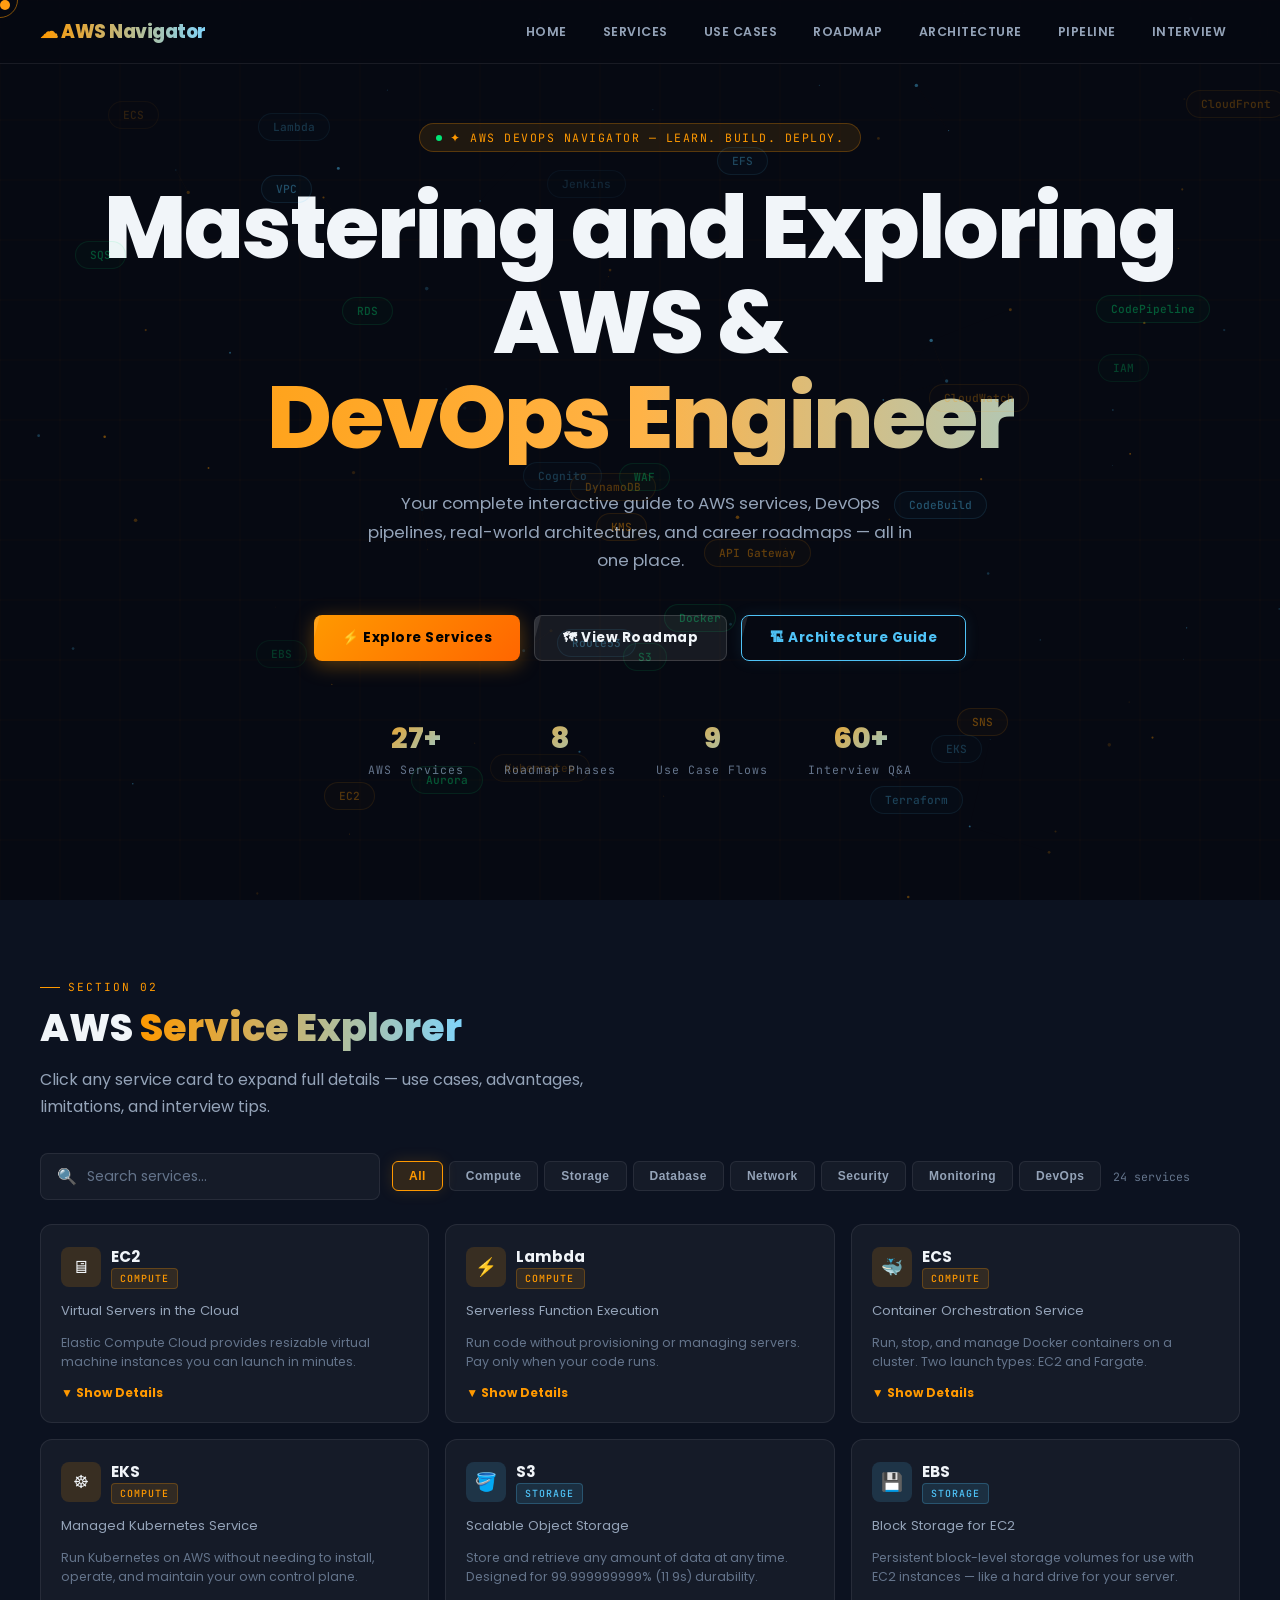
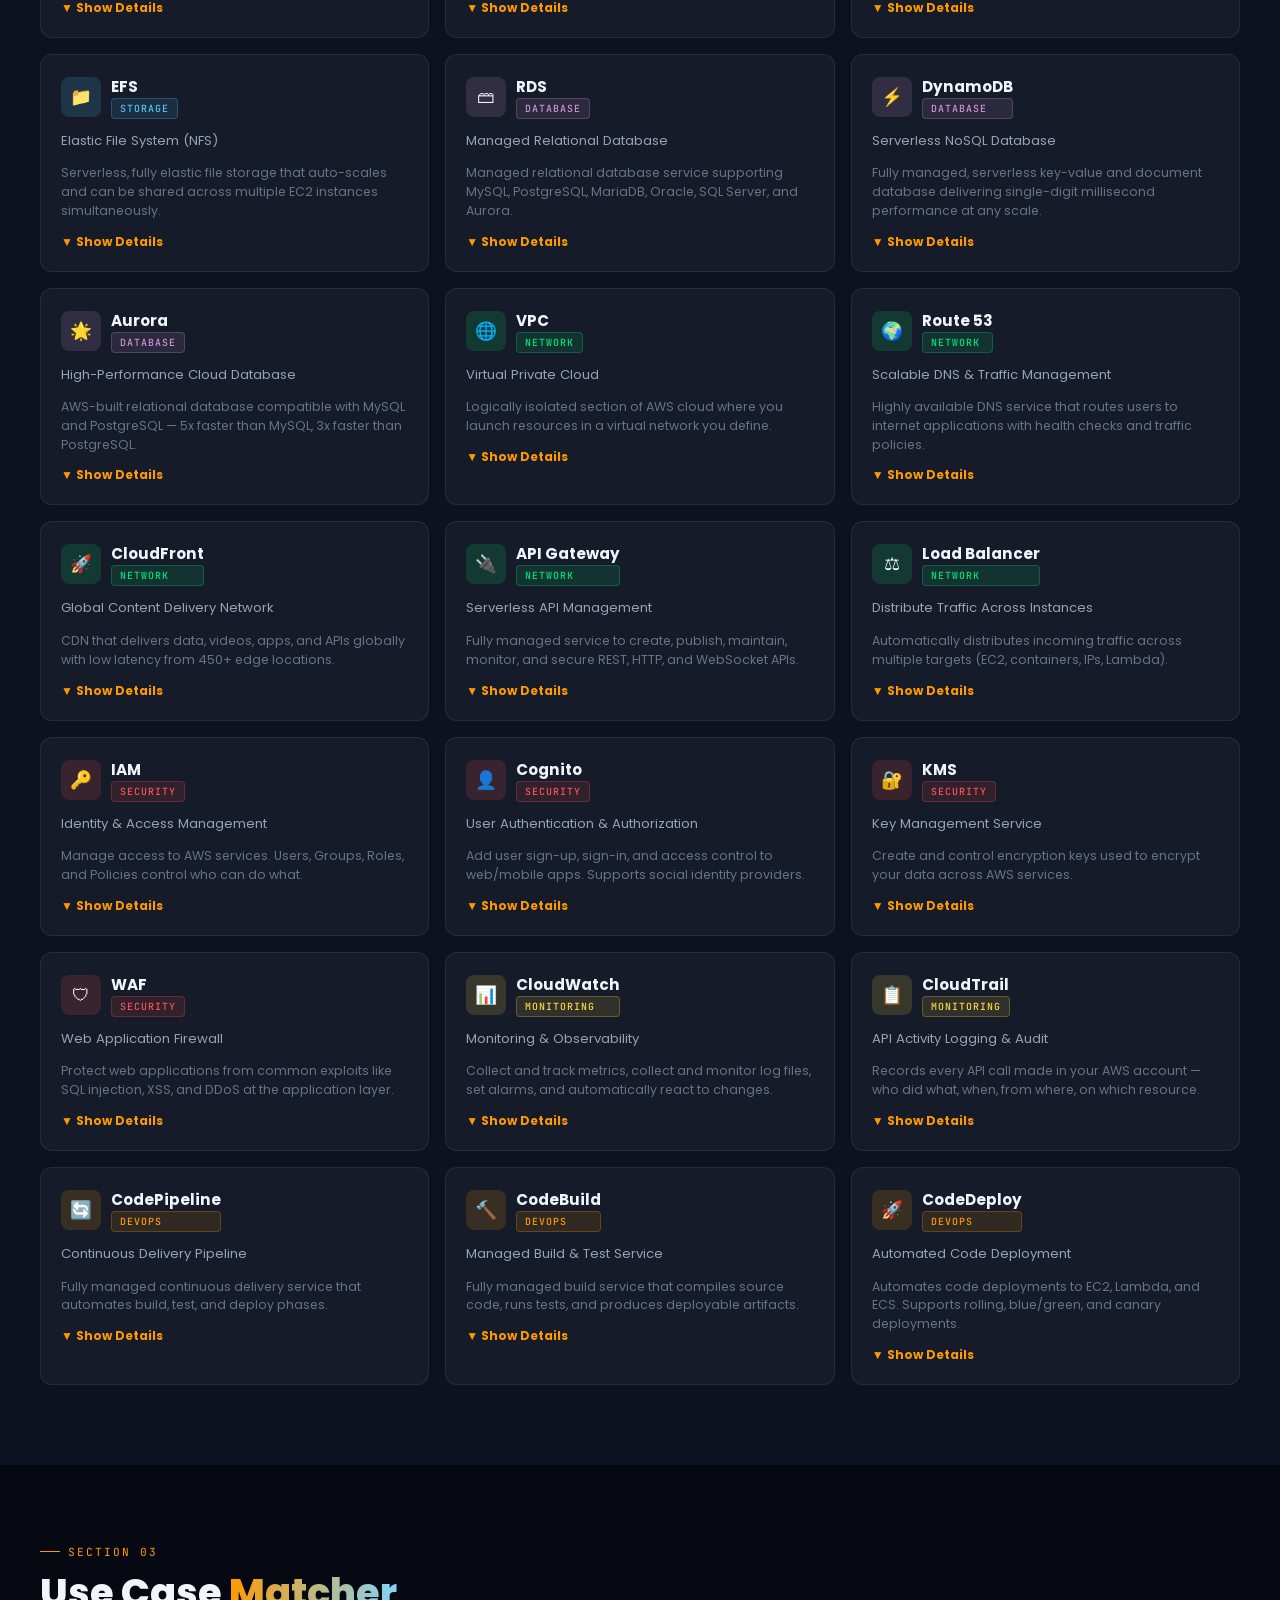
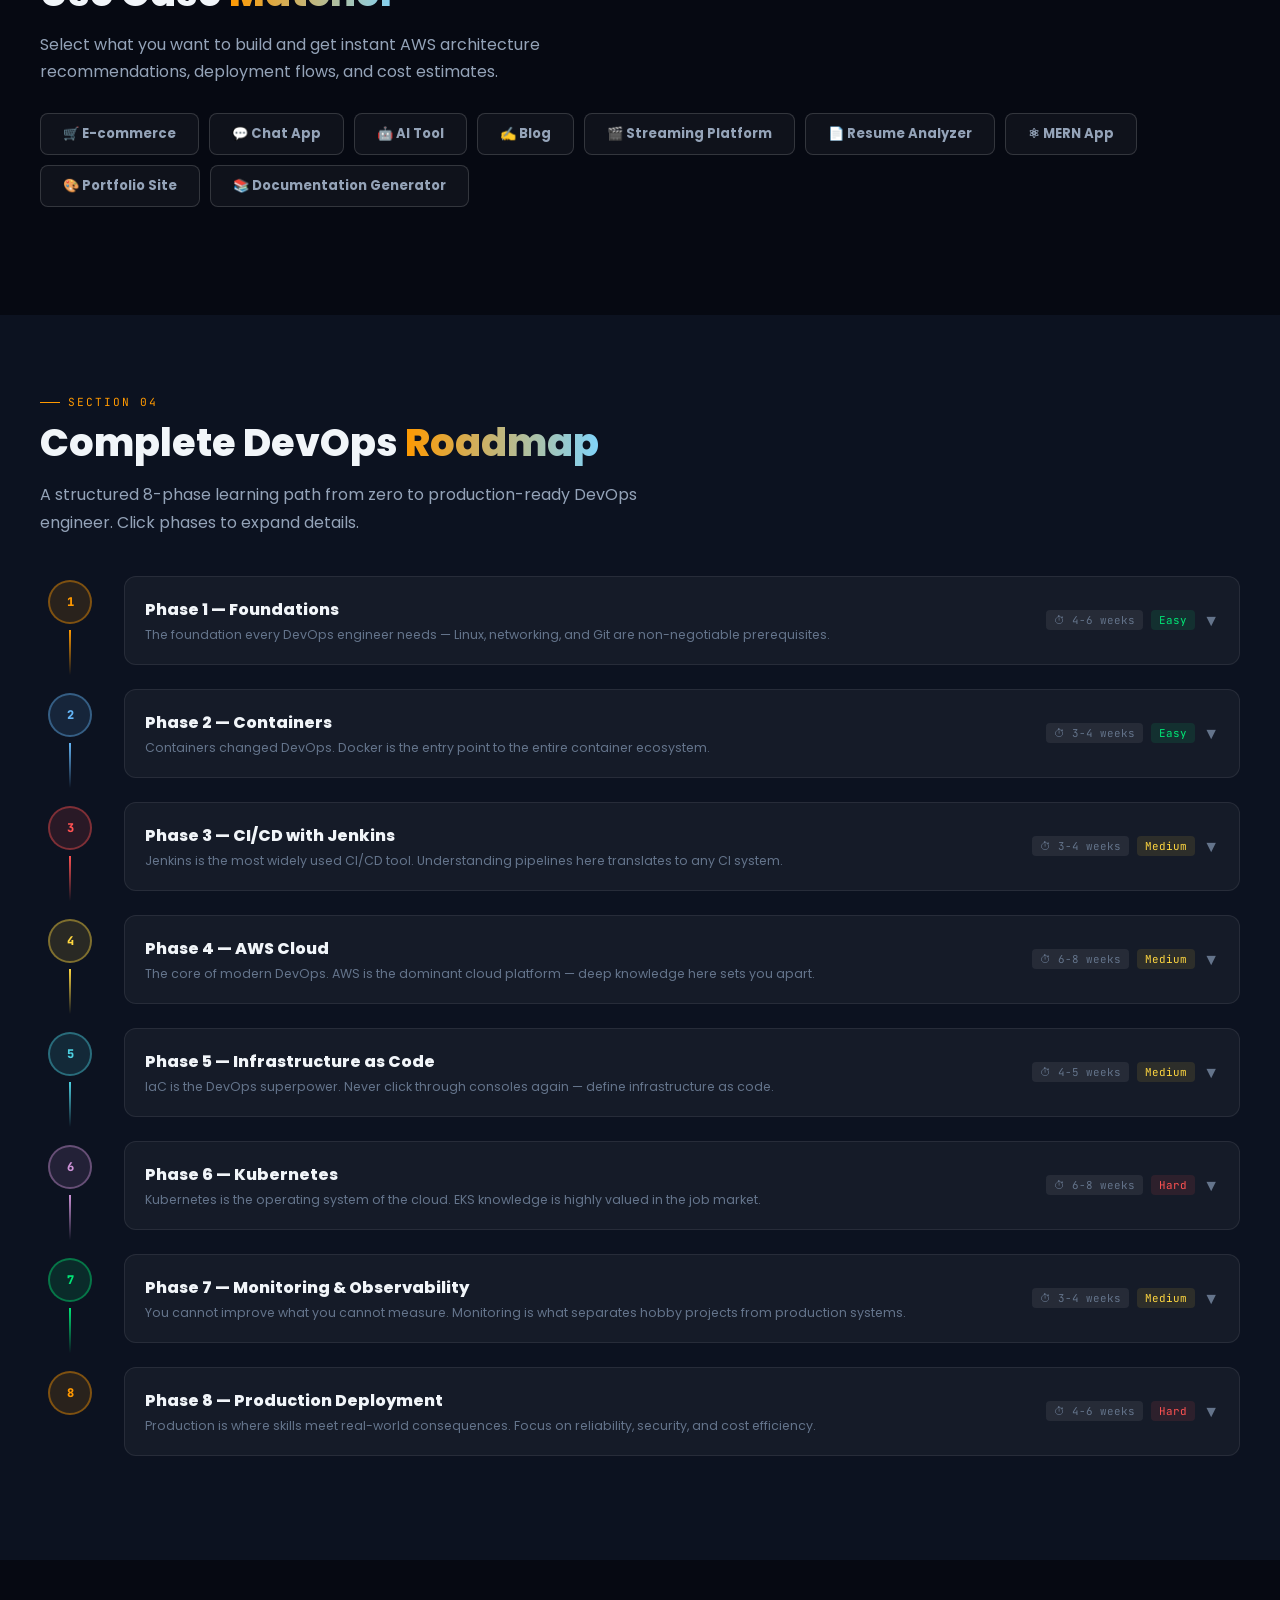
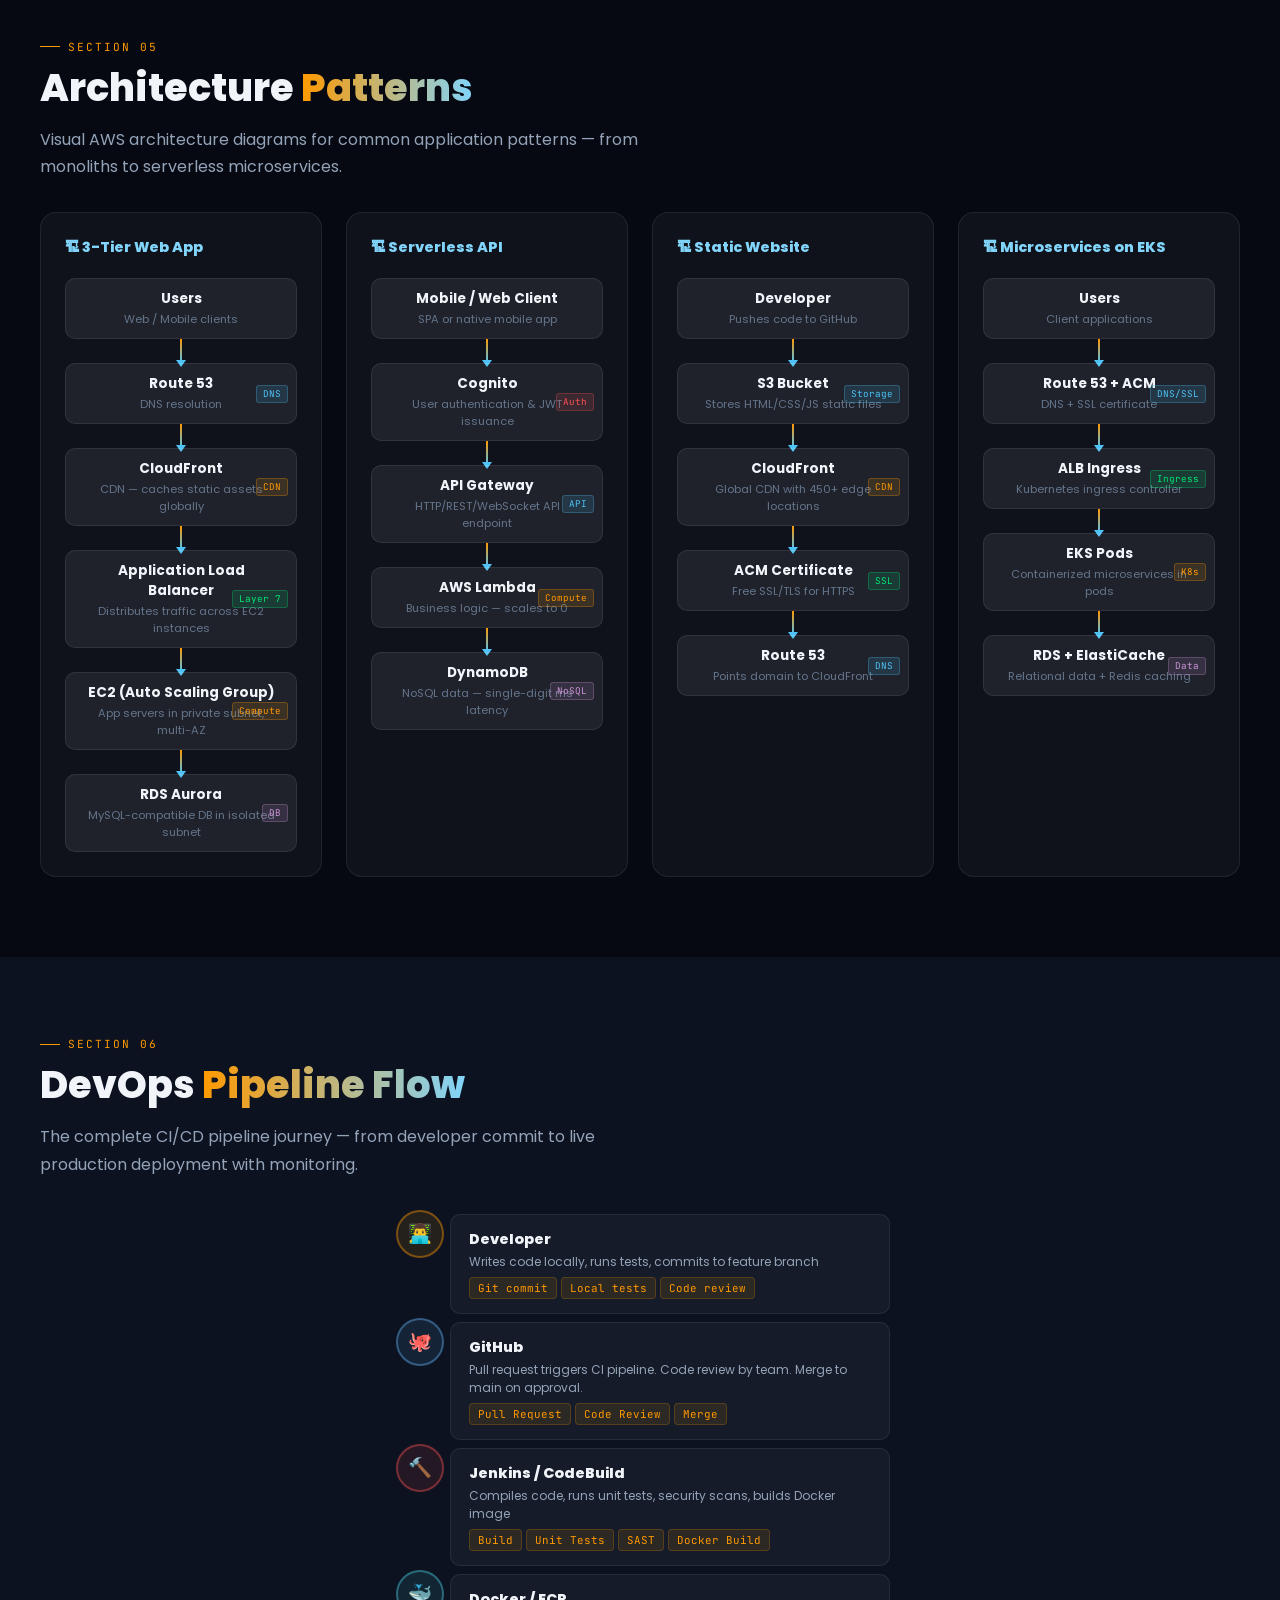
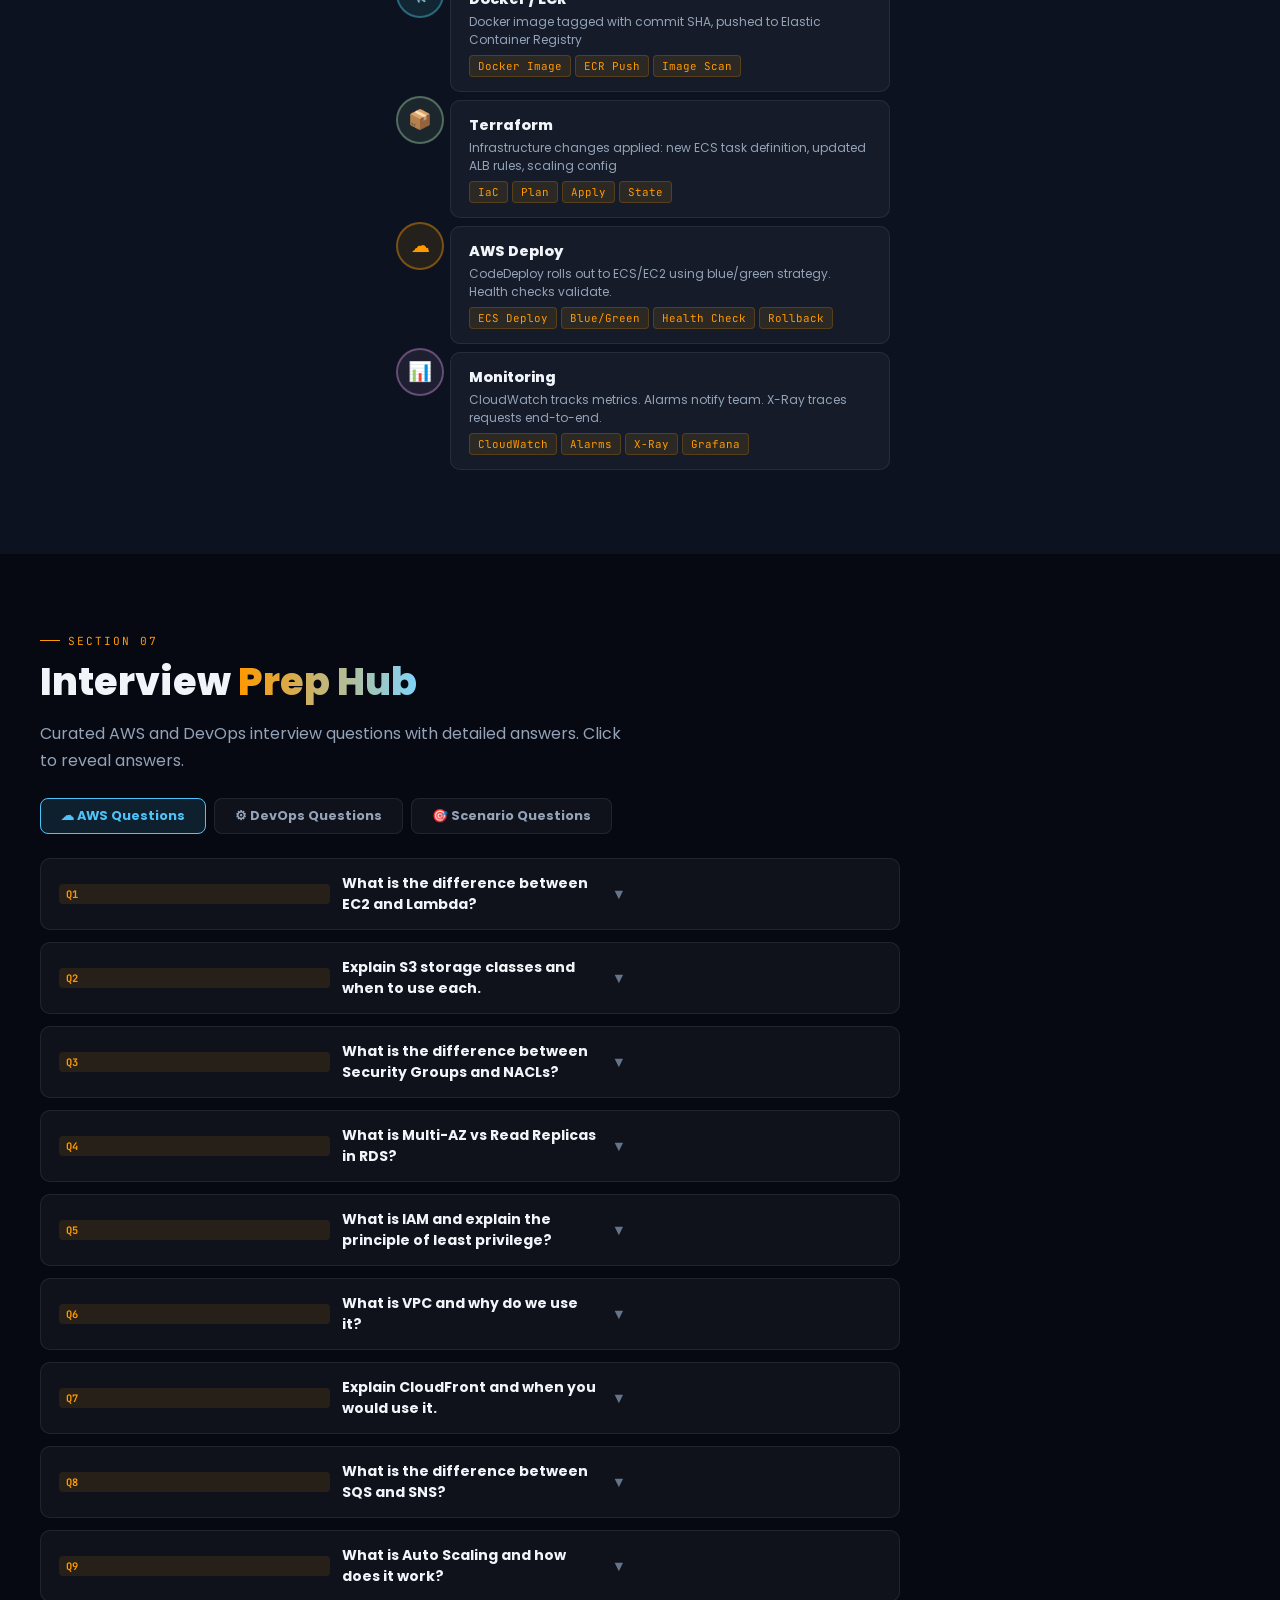
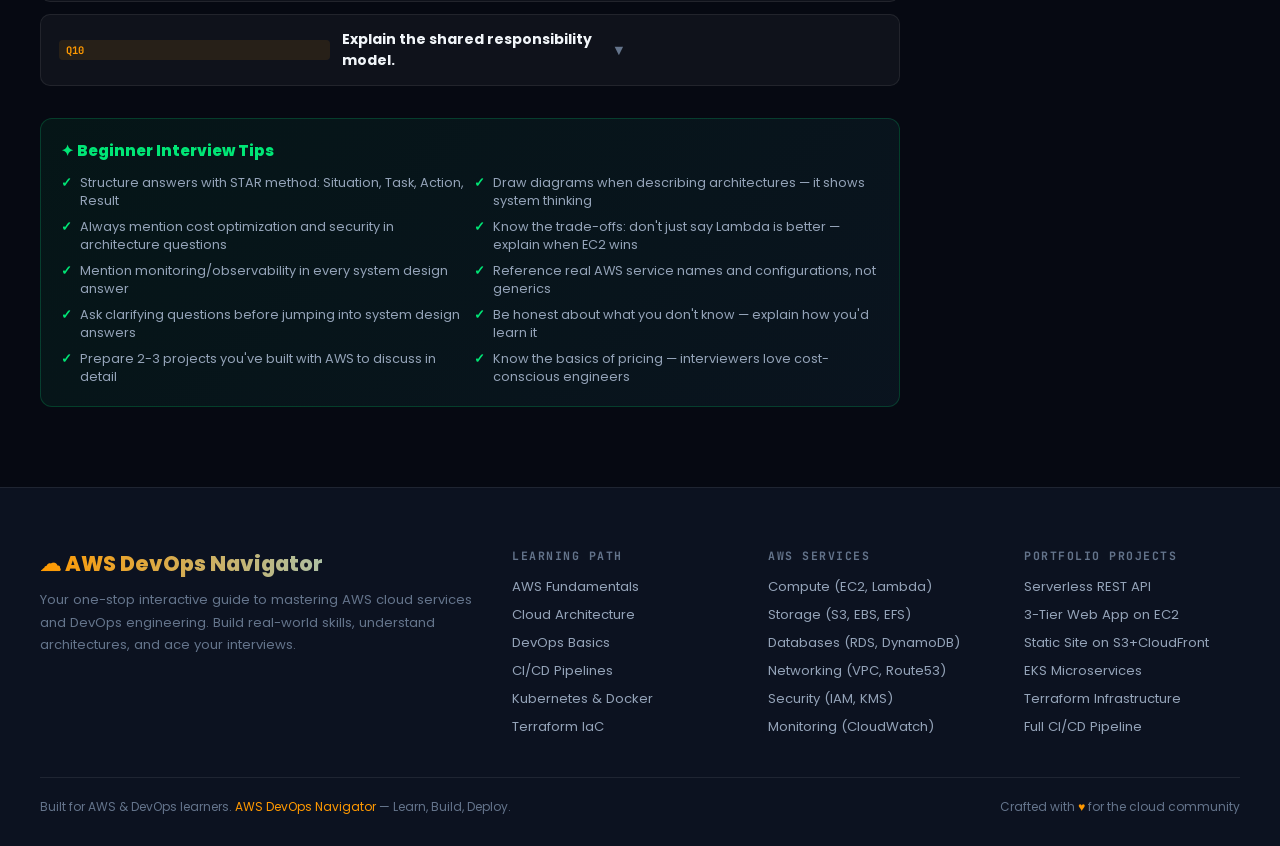
==== commit b79c1123: "Update the header" ====
--- a/app/index.html
+++ b/app/index.html
@@ -542,7 +542,7 @@
   <div class="hero-chips" id="heroChips"></div>
   <div class="hero-badge">✦ AWS DEVOPS NAVIGATOR — LEARN. BUILD. DEPLOY.</div>
   <h1 class="hero-title">
-    <span class="line1">Master AWS &</span> 
+    <span class="line1">Mastering and Exploring AWS &</span> 
     <span class="line2">DevOps Engineer</span>
   </h1>
   <p class="hero-sub">Your complete interactive guide to AWS services, DevOps pipelines, real-world architectures, and career roadmaps — all in one place.</p>
